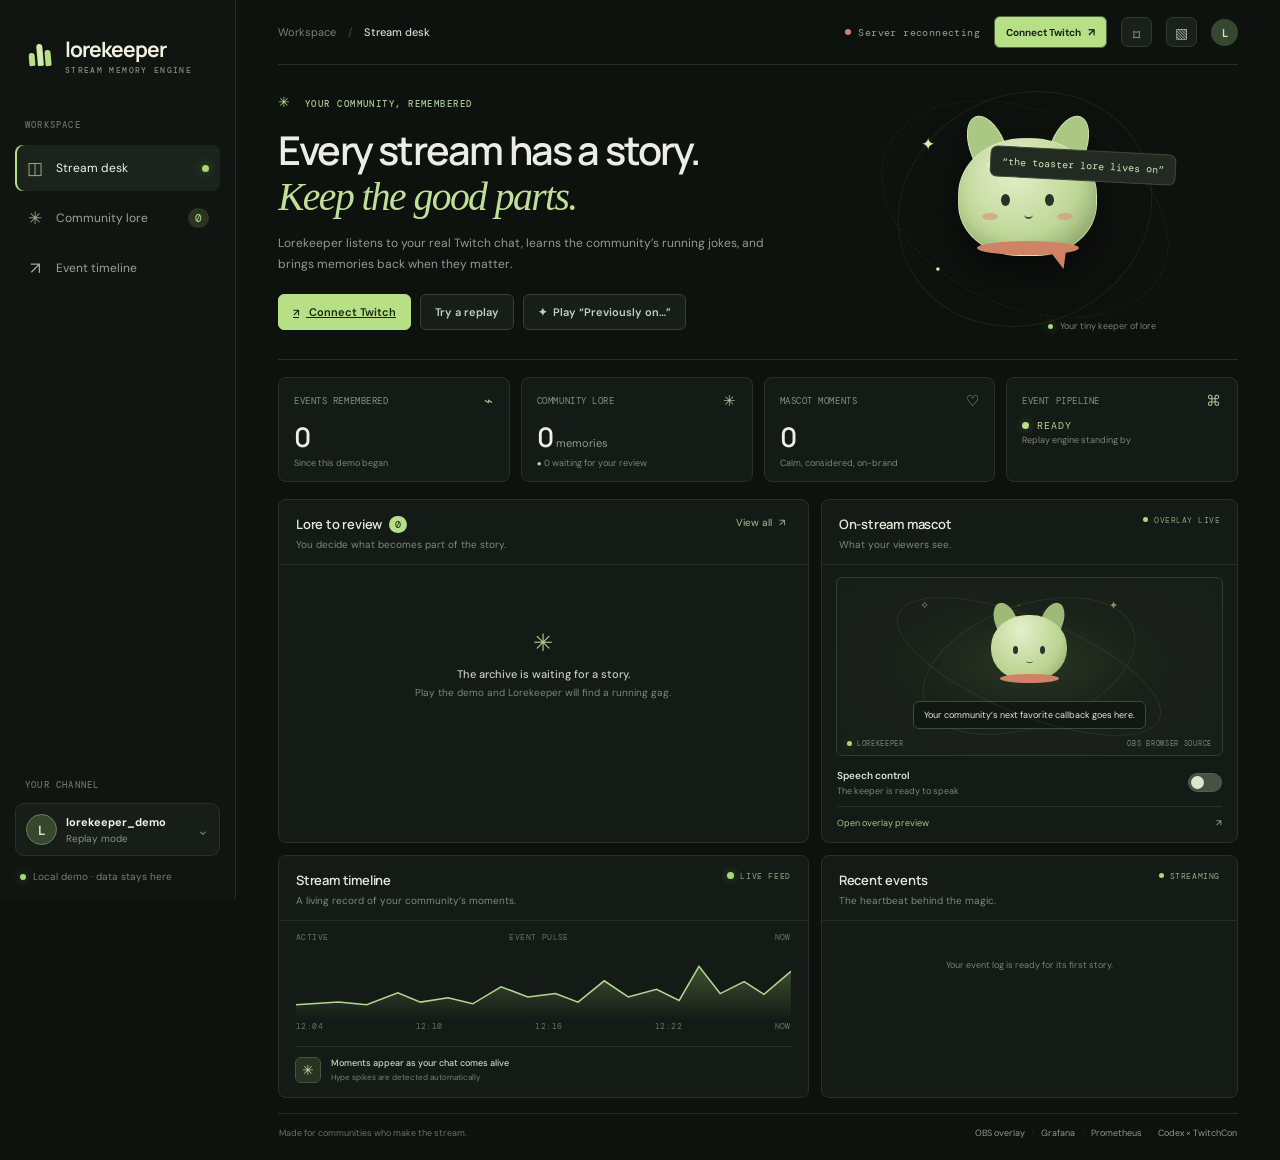
==== web/index.html @ 79e54e63 "Initial Build and design of Twitch-connected Lorekeeper with EvenSub and OBS overlay" ====
<!doctype html>
<html lang="en">
<head>
  <meta charset="utf-8"><meta name="viewport" content="width=device-width,initial-scale=1">
  <meta name="theme-color" content="#101511"><title>Lorekeeper — stream memory, made magical</title>
  <link rel="preconnect" href="https://fonts.googleapis.com"><link rel="preconnect" href="https://fonts.gstatic.com" crossorigin>
  <link href="https://fonts.googleapis.com/css2?family=DM+Mono:wght@400;500&family=DM+Sans:wght@400;500;600;700&family=Manrope:wght@400;500;600;700;800&display=swap" rel="stylesheet">
  <link rel="stylesheet" href="/web/style.css"><link rel="stylesheet" href="/web/twitch.css">
</head>
<body>
<aside class="sidebar">
  <a class="brand" href="/"><span class="brand-mark"><i></i><i></i><i></i></span><span>lorekeeper<small>STREAM MEMORY ENGINE</small></span></a>
  <div class="side-label">WORKSPACE</div>
  <button class="nav-item active" data-scroll="overview"><span class="nav-icon">◫</span>Stream desk <b class="live-dot"></b></button>
  <button class="nav-item" data-scroll="lore-section"><span class="nav-icon">✳</span>Community lore <span class="nav-count" id="side-pending">0</span></button>
  <button class="nav-item" data-scroll="activity-section"><span class="nav-icon">↗</span>Event timeline</button>
  <div class="sidebar-bottom"><div class="side-label">YOUR CHANNEL</div><div class="channel"><div class="avatar">L</div><div><strong>lorekeeper_demo</strong><span id="channel-status">Replay mode</span></div><span class="chevron">⌄</span></div><div class="side-footer"><span class="green-pip"></span>Local demo · data stays here</div></div>
</aside>
<main class="main" id="overview">
  <header class="topbar"><div class="breadcrumb">Workspace <span>/</span> <b>Stream desk</b></div><div class="top-actions"><div class="connection" id="connection"><i></i><span>Connect your Twitch channel</span></div><a class="connect-link" id="twitch-connect" href="/auth/connect">Connect Twitch <span>↗</span></a><button class="connect-link hide" id="twitch-retry">Retry EventSub</button><button class="connect-link hide" id="twitch-disconnect">Disconnect</button><button class="icon-button privacy-button" id="forget-button" title="Forget viewer memory">⌑</button><a class="icon-button" href="/overlay" target="_blank" title="Open OBS overlay">▧</a><button class="avatar tiny">L</button></div></header>
  <section class="hero"><div class="hero-copy"><div class="eyebrow"><span class="spark">✳</span> YOUR COMMUNITY, REMEMBERED</div><h1>Every stream has a story.<br><em>Keep the good parts.</em></h1><p>Lorekeeper listens to your real Twitch chat, learns the community’s running jokes, and brings memories back when they matter.</p><div class="hero-buttons"><a class="button primary" id="connect-hero" href="/auth/connect"><span>↗</span> Connect Twitch</a><button class="button ghost" id="start-replay">Try a replay</button><button class="button ghost" id="recap-button">✦ &nbsp;Play “Previously on…”</button></div></div><div class="mascot-art"><div class="orbit orbit-a"></div><div class="orbit orbit-b"></div><div class="star s1">✦</div><div class="star s2">✳</div><div class="star s3">·</div><div class="mascot"><div class="ear left"></div><div class="ear right"></div><div class="face"><div class="eye e1"></div><div class="eye e2"></div><div class="cheek c1"></div><div class="cheek c2"></div><div class="mouth"></div><div class="shine"></div></div><div class="scarf"></div></div><div class="speech-tag">“the toaster lore lives on”</div><div class="mascot-caption"><span class="live-dot"></span> Your tiny keeper of lore</div></div></section>
  <section class="stats-row"><div class="stat-card"><div class="stat-top"><span>EVENTS REMEMBERED</span><span class="stat-icon">⌁</span></div><div class="stat-value" id="stat-events">0</div><div class="stat-foot">Since this demo began</div></div><div class="stat-card"><div class="stat-top"><span>COMMUNITY LORE</span><span class="stat-icon">✳</span></div><div class="stat-value"><span id="stat-lore">0</span><small> memories</small></div><div class="stat-foot"><b class="tiny-green">●</b> <span id="stat-pending">0</span> waiting for your review</div></div><div class="stat-card"><div class="stat-top"><span>MASCOT MOMENTS</span><span class="stat-icon">♡</span></div><div class="stat-value" id="stat-reactions">0</div><div class="stat-foot">Calm, considered, on-brand</div></div><div class="stat-card"><div class="stat-top"><span>EVENT PIPELINE</span><span class="stat-icon">⌘</span></div><div class="stat-value"><span class="pipeline-state"><i></i><span id="pipeline-label">READY</span></span></div><div class="stat-foot" id="uptime">Replay engine standing by</div></div></section>
  <section class="desk-grid">
   <div class="panel lore-panel" id="lore-section"><div class="panel-head"><div><div class="panel-title">Lore to review <span class="count-pill" id="pending-pill">0</span></div><div class="panel-sub">You decide what becomes part of the story.</div></div><button class="text-button" id="view-all">View all <span>↗</span></button></div><div id="lore-list" class="lore-list"></div><div class="empty-state" id="lore-empty"><div class="empty-symbol">✳</div><strong>The archive is waiting for a story.</strong><span>Play the demo and Lorekeeper will find a running gag.</span></div></div>
   <div class="panel mascot-panel"><div class="panel-head"><div><div class="panel-title">On-stream mascot</div><div class="panel-sub">What your viewers see.</div></div><span class="mini-status"><i></i> OVERLAY LIVE</span></div><div class="overlay-preview"><div class="preview-stars">✧ &nbsp; · &nbsp; ✦</div><div class="preview-creature"><div class="p-ear left"></div><div class="p-ear right"></div><div class="p-face"><span></span><span></span><i></i></div><div class="p-scarf"></div></div><div class="preview-bubble" id="preview-line">Your community’s next favorite callback goes here.</div><div class="preview-footer"><span><i class="green-pip"></i> LOREKEEPER</span><span>OBS BROWSER SOURCE</span></div></div><div class="mascot-controls"><div><strong>Speech control</strong><span id="mute-caption">The keeper is ready to speak</span></div><button class="toggle" id="mute-toggle" aria-label="Mute mascot"><span></span></button></div><a href="/overlay" target="_blank" class="open-overlay">Open overlay preview <span>↗</span></a></div>
  </section>
  <section class="lower-grid"><div class="panel timeline-panel" id="activity-section"><div class="panel-head"><div><div class="panel-title">Stream timeline</div><div class="panel-sub">A living record of your community’s moments.</div></div><span class="timeline-live"><i class="live-dot"></i> LIVE FEED</span></div><div class="timeline-chart"><div class="chart-labels"><span>ACTIVE</span><span>EVENT PULSE</span><span>NOW</span></div><svg viewBox="0 0 700 88" preserveAspectRatio="none" id="chart"><defs><linearGradient id="fill" x1="0" x2="0" y1="0" y2="1"><stop offset="0" stop-color="#a9dc7e" stop-opacity=".28"/><stop offset="1" stop-color="#a9dc7e" stop-opacity="0"/></linearGradient></defs><path class="chart-fill" d="M0,74 L0,70 L60,67 L100,70 L144,56 L176,67 L215,62 L250,69 L290,49 L328,61 L367,57 L399,67 L436,42 L470,61 L510,52 L542,65 L570,25 L600,57 L634,43 L662,58 L700,31 L700,88 L0,88Z"/><path class="chart-line" d="M0,70 L60,67 L100,70 L144,56 L176,67 L215,62 L250,69 L290,49 L328,61 L367,57 L399,67 L436,42 L470,61 L510,52 L542,65 L570,25 L600,57 L634,43 L662,58 L700,31"/></svg><div class="chart-times"><span>12:04</span><span>12:10</span><span>12:16</span><span>12:22</span><span>NOW</span></div></div><div class="moment-strip" id="moment-strip"><div class="moment-marker"><span>✳</span><div><b>Moments appear as your chat comes alive</b><small>Hype spikes are detected automatically</small></div></div></div></div>
   <div class="panel event-panel"><div class="panel-head"><div><div class="panel-title">Recent events</div><div class="panel-sub">The heartbeat behind the magic.</div></div><span class="live-feed"><i></i> STREAMING</span></div><div class="event-list" id="event-list"></div><div class="event-empty" id="event-empty">Your event log is ready for its first story.</div></div></section>
  <footer><span>Made for communities who make the stream.</span><span><a href="/overlay" target="_blank">OBS overlay</a><span class="footer-dot">·</span><a href="http://localhost:3000" target="_blank">Grafana</a><span class="footer-dot">·</span><a href="http://localhost:9090" target="_blank">Prometheus</a><span class="footer-dot">·</span><a href="https://twitchcon-codex.devpost.com/" target="_blank">Codex × TwitchCon</a></span></footer>
</main>
<div class="toast" id="toast"></div><div class="modal-backdrop" id="modal"><div class="modal"><button class="modal-close" id="modal-close">×</button><div class="modal-icon">✳</div><div class="modal-title">Choose a replay</div><p>Play a small, repeatable stream moment. No Twitch account or API key needed.</p><div class="profile-list"><button data-profile="first_stream"><span class="profile-icon">☼</span><span><b>First stream</b><small>Meet the community and discover a running gag.</small></span><span>→</span></button><button data-profile="raid"><span class="profile-icon">↗</span><span><b>The raid</b><small>A burst of chat, handled with a steady paw.</small></span><span>→</span></button><button data-profile="troll"><span class="profile-icon">⌁</span><span><b>Safety check</b><small>See the mascot ignore a prompt injection attempt.</small></span><span>→</span></button></div><div class="modal-note">Replays use the same event pipeline as live chat.</div></div></div>
<script src="/web/app.js?v=2"></script>
</body></html>
---- web/style.css ----
:root{--bg:#0e120f;--surface:#141a15;--surface2:#181f19;--line:#28302a;--text:#eff2e9;--muted:#889287;--dim:#626e63;--lime:#b6df86;--lime2:#d4f0ab;--cream:#f1f0df;--serif:Georgia,'Times New Roman',serif;--sans:'DM Sans',Arial,sans-serif;--head:Manrope,'DM Sans',sans-serif}*{box-sizing:border-box}html{scroll-behavior:smooth}body{margin:0;background:var(--bg);color:var(--text);font:14px var(--sans);min-height:100vh}button,a{font:inherit}button{color:inherit}.sidebar{width:236px;position:fixed;inset:0 auto 0 0;border-right:1px solid #252b26;background:#101511;padding:27px 15px 17px;display:flex;flex-direction:column;z-index:5}.brand{height:55px;display:flex;gap:11px;align-items:center;text-decoration:none;color:var(--cream);padding:0 10px;font:700 21px var(--head);letter-spacing:-1px}.brand small{display:block;color:#82907c;font:500 8px 'DM Mono',monospace;letter-spacing:1.35px;margin-top:2px}.brand-mark{width:29px;height:32px;position:relative;display:flex;align-items:end;justify-content:center;gap:2px;padding-bottom:5px}.brand-mark i{width:6px;border-radius:8px 8px 3px 3px;background:var(--lime);height:13px;transform:rotate(-5deg)}.brand-mark i:nth-child(2){height:22px;background:#d2eaae}.brand-mark i:nth-child(3){height:16px}.side-label{font:500 9px 'DM Mono',monospace;letter-spacing:1.2px;color:#657064;margin:37px 10px 12px}.nav-item{background:none;border:0;width:100%;text-align:left;color:#9aa398;padding:12px 11px;border-radius:8px;display:flex;align-items:center;gap:12px;cursor:pointer;font-size:12px;margin:2px 0}.nav-item:hover,.nav-item.active{background:#1b241c;color:#eff4e9}.nav-item.active{box-shadow:inset 2px 0 var(--lime)}.nav-icon{font-size:17px;color:#9caf8e;width:18px;text-align:center}.live-dot,.green-pip{display:inline-block;width:7px;height:7px;border-radius:50%;background:#a7d776;box-shadow:0 0 10px #a7d76666}.nav-item .live-dot{margin-left:auto}.nav-count{margin-left:auto;font:11px 'DM Mono';color:var(--lime);background:#293522;padding:3px 7px;border-radius:20px}.sidebar-bottom{margin-top:auto}.sidebar-bottom .side-label{margin:0 10px 12px}.channel{border:1px solid #292f2b;background:#171d18;border-radius:9px;padding:10px;display:flex;align-items:center;gap:9px}.avatar{width:31px;height:31px;border-radius:50%;background:#35482f;border:1px solid #668252;color:#d3e6b5;display:grid;place-items:center;font:700 13px var(--head)}.channel strong,.channel span{display:block}.channel strong{font-size:11px}.channel div:nth-child(2) span{font-size:10px;color:#879284;margin-top:3px}.channel .chevron{margin-left:auto;color:#758071}.side-footer{margin:14px 5px 0;color:#748073;font-size:10px;display:flex;align-items:center;gap:7px}.side-footer .green-pip{width:6px;height:6px}.main{margin-left:236px;padding:0 42px 20px;max-width:1700px}.topbar{height:65px;border-bottom:1px solid #252c26;display:flex;align-items:center;justify-content:space-between}.breadcrumb{font-size:11px;color:#788176}.breadcrumb span{padding:0 9px;color:#475047}.breadcrumb b{font-weight:500;color:#d4d9ce}.top-actions{display:flex;align-items:center;gap:14px}.connection{font:10px 'DM Mono';letter-spacing:.4px;color:#93a18f;display:flex;align-items:center;gap:7px}.connection i,.mini-status i,.live-feed i{width:6px;height:6px;border-radius:50%;background:#a5d77c}.icon-button{color:#aab4a5;background:#1a211b;border:1px solid #303832;border-radius:7px;width:31px;height:30px;text-align:center;padding-top:6px;text-decoration:none}.tiny{width:27px;height:27px;border:0;font-size:11px}.hero{min-height:288px;position:relative;overflow:hidden;border-bottom:1px solid #272f28;display:flex;align-items:center}.hero-copy{padding:28px 0 29px;z-index:1}.eyebrow{font:500 9px 'DM Mono',monospace;color:#a9c795;letter-spacing:1.45px;margin-bottom:17px}.spark{font-size:14px;margin-right:7px;color:var(--lime)}h1{font:600 clamp(31px,3.1vw,43px)/1.13 var(--head);letter-spacing:-1.8px;margin:0;color:#ecede4}h1 em{font:italic 500 1em var(--serif);letter-spacing:-1.6px;color:#c0df98}.hero-copy p{font-size:12px;line-height:1.75;color:#929b90;max-width:515px;margin:13px 0 19px}.hero-buttons{display:flex;gap:9px}.button{cursor:pointer;border-radius:6px;padding:10px 14px;font-size:11px;font-weight:600;transition:.2s}.primary{background:var(--lime);color:#1a2515;border:1px solid var(--lime)}.primary:hover{background:var(--lime2);transform:translateY(-1px)}.primary span{font-size:10px;margin-right:7px}.ghost{background:#171d18;border:1px solid #374038;color:#c6cec1}.ghost:hover{border-color:#819174}.mascot-art{width:310px;height:260px;position:absolute;right:6%;top:14px}.orbit{border:1px solid #70845e25;border-radius:50%;position:absolute;inset:15px 25px;transform:rotate(-26deg)}.orbit-b{inset:32px 4px;transform:rotate(24deg);border-style:dashed}.mascot{position:absolute;width:144px;height:159px;left:86px;top:38px;filter:drop-shadow(0 15px 18px #0008);animation:bob 4s ease-in-out infinite}.face{position:absolute;width:139px;height:118px;border-radius:48% 48% 44% 44%;background:radial-gradient(ellipse at 40% 26%,#e5efca,#bed796 58%,#879e68);top:21px;left:2px;border:1px solid #e2f2c35c;box-shadow:inset 0 -9px 16px #627a4938}.ear{position:absolute;width:36px;height:69px;background:#aac783;border:1px solid #d1e5ad;border-radius:70% 70% 15% 15%;top:-3px;z-index:0}.ear.left{left:14px;transform:rotate(-22deg)}.ear.right{right:14px;transform:rotate(22deg)}.eye{position:absolute;width:9px;height:12px;top:55px;border-radius:50%;background:#273328}.e1{left:42px}.e2{right:42px}.cheek{position:absolute;width:16px;height:7px;background:#d89784;border-radius:50%;top:74px;opacity:.68}.c1{left:23px}.c2{right:23px}.mouth{position:absolute;top:73px;left:65px;width:9px;height:7px;border-bottom:2px solid #45543a;border-radius:0 0 8px 8px}.shine{position:absolute;top:19px;left:27px;width:20px;height:8px;border-radius:50%;background:#fff6;transform:rotate(-28deg)}.scarf{position:absolute;top:124px;left:21px;width:102px;height:14px;border-radius:50%;background:#d08364;z-index:2}.scarf:after{content:'';position:absolute;width:19px;height:21px;right:13px;top:7px;background:#d08364;clip-path:polygon(0 0,100% 0,85% 100%)}.star{position:absolute;color:#d6efa9}.s1{left:51px;top:54px;font-size:17px}.s2{right:34px;top:76px;font-size:16px}.s3{left:65px;bottom:51px;font-size:30px}.speech-tag{position:absolute;right:4px;top:71px;background:#222a21;border:1px solid #3e4b39;border-radius:7px;padding:8px 11px;color:#d3e7b9;font:10px 'DM Mono';transform:rotate(3deg)}.mascot-caption{position:absolute;right:24px;bottom:7px;color:#75836f;font-size:9px;display:flex;align-items:center;gap:7px}.mascot-caption .live-dot{width:5px;height:5px}.stats-row{display:grid;grid-template-columns:repeat(4,1fr);gap:11px;padding:17px 0}.stat-card,.panel{background:var(--surface);border:1px solid var(--line);border-radius:8px}.stat-card{padding:13px 15px 12px;min-height:96px}.stat-top{display:flex;align-items:center;justify-content:space-between;color:#859084;font:9px 'DM Mono';letter-spacing:.55px}.stat-icon{color:#a8bd91;font-size:15px}.stat-value{font:600 27px var(--head);letter-spacing:-1px;color:#ecf0e5;margin-top:7px}.stat-value small{font:400 11px var(--sans);letter-spacing:0;color:#8f9a8c}.stat-foot{font-size:9px;color:#7c877a;margin-top:2px}.tiny-green{color:#b3d992;font-size:8px}.pipeline-state{font:10px 'DM Mono';letter-spacing:1px;color:#b4d794;display:flex;align-items:center;gap:8px;margin-top:8px}.pipeline-state i{width:7px;height:7px;border-radius:50%;background:#b6df86;box-shadow:0 0 10px #b6df8666}.desk-grid{display:grid;grid-template-columns:1.12fr .88fr;gap:12px}.panel{overflow:hidden}.panel-head{padding:15px 17px 13px;display:flex;justify-content:space-between;align-items:flex-start;border-bottom:1px solid #252d26}.panel-title{font:600 13px var(--head);letter-spacing:-.2px;color:#e5e9de}.count-pill{font:10px 'DM Mono';color:#192318;background:#b6df86;border-radius:20px;padding:2px 6px;margin-left:4px;vertical-align:1px}.panel-sub{color:#7f897d;font-size:10px;margin-top:5px}.text-button{border:0;background:none;color:#a9c494;font-size:10px;cursor:pointer}.text-button span{margin-left:4px}.lore-list{padding:2px 14px}.lore-card{padding:13px 2px;border-bottom:1px solid #262e27}.lore-card:last-child{border-bottom:0}.lore-meta{display:flex;align-items:center;gap:6px;color:#92a183;font:9px 'DM Mono';text-transform:uppercase;letter-spacing:.5px}.lore-kind{color:#b5d194}.lore-summary{font-size:11px;line-height:1.55;color:#dce2d6;margin:7px 0 10px}.lore-bottom{display:flex;align-items:center;justify-content:space-between}.lore-source{font-size:9px;color:#6f796d}.lore-actions{display:flex;gap:5px}.lore-actions button{border:1px solid #374037;border-radius:4px;background:#1b221c;color:#9aa595;padding:5px 8px;font-size:9px;cursor:pointer}.lore-actions .approve{background:#b6df86;color:#1e2919;border-color:#b6df86;font-weight:600}.lore-actions button:hover{filter:brightness(1.16)}.empty-state{height:189px;display:flex;align-items:center;justify-content:center;flex-direction:column;color:#8b9688}.empty-symbol{color:#a8c68c;font-size:24px;margin-bottom:9px}.empty-state strong{font-size:11px;font-weight:500;color:#c5ccbf}.empty-state span{font-size:10px;margin-top:5px;color:#7c8779}.mini-status{font:8px 'DM Mono';letter-spacing:.5px;color:#86a276;display:flex;align-items:center;gap:6px}.mini-status i{width:5px;height:5px}.overlay-preview{height:179px;margin:12px 14px 0;border-radius:6px;position:relative;overflow:hidden;background:radial-gradient(ellipse at 50% 48%,#293622 0%,#1a2119 43%,#171d18 100%);border:1px solid #313c31;display:flex;align-items:center;justify-content:center}.overlay-preview:before,.overlay-preview:after{content:'';position:absolute;width:220px;height:120px;border:1px solid #b4d69418;border-radius:50%;transform:rotate(-20deg)}.overlay-preview:after{transform:rotate(22deg);width:280px;height:95px}.preview-stars{position:absolute;top:20px;color:#cbe5aa99;font-size:11px;letter-spacing:20px}.preview-creature{position:absolute;width:78px;height:88px;top:24px;left:calc(50% - 39px);animation:bob 4s ease-in-out infinite}.p-ear{position:absolute;width:22px;height:39px;border-radius:70% 70% 10% 10%;background:#9fb978;top:0}.p-ear.left{left:5px;transform:rotate(-21deg)}.p-ear.right{right:5px;transform:rotate(21deg)}.p-face{position:absolute;top:13px;left:1px;width:76px;height:66px;border-radius:48%;background:radial-gradient(ellipse at 40% 24%,#e5efca,#bad28f 64%,#829665);z-index:1}.p-face span{position:absolute;width:5px;height:8px;border-radius:50%;top:31px;background:#29352a}.p-face span:first-child{left:22px}.p-face span:nth-child(2){right:22px}.p-face i{position:absolute;width:7px;height:5px;border-bottom:1.5px solid #45543a;border-radius:50%;top:43px;left:35px}.p-scarf{position:absolute;left:10px;top:72px;width:59px;height:9px;background:#d08364;border-radius:50%;z-index:2}.preview-bubble{position:absolute;bottom:26px;max-width:80%;text-align:center;background:#101611df;border:1px solid #3c493b;border-radius:6px;color:#e3e9da;padding:7px 10px;font-size:9px}.preview-footer{position:absolute;bottom:7px;left:10px;right:10px;display:flex;justify-content:space-between;color:#798776;font:7px 'DM Mono';letter-spacing:.7px}.preview-footer span:first-child{display:flex;align-items:center;gap:5px}.preview-footer .green-pip{width:5px;height:5px}.mascot-controls{margin:13px 15px 9px;display:flex;align-items:center;justify-content:space-between}.mascot-controls strong,.mascot-controls span{display:block}.mascot-controls strong{font-size:10px;font-weight:600;color:#dce3d8}.mascot-controls span{font-size:9px;color:#788478;margin-top:3px}.toggle{width:34px;height:19px;background:#465344;border:1px solid #52624c;border-radius:20px;padding:2px;cursor:pointer;transition:.2s}.toggle span{display:block;background:#d9e9cc;width:13px;height:13px;border-radius:50%;transition:.2s;margin-top:0}.toggle.on{background:#bd5c56;border-color:#bd5c56}.toggle.on span{transform:translateX(14px);background:white}.open-overlay{margin:0 15px 13px;display:flex;justify-content:space-between;text-decoration:none;color:#a7c88d;font-size:9px;border-top:1px solid #293029;padding-top:10px}.lower-grid{display:grid;grid-template-columns:1.12fr .88fr;gap:12px;margin-top:12px}.timeline-live,.live-feed{font:8px 'DM Mono';letter-spacing:.6px;color:#91a984;display:flex;align-items:center;gap:6px}.live-feed i{width:5px;height:5px}.timeline-chart{padding:11px 17px 5px}.chart-labels,.chart-times{display:flex;justify-content:space-between;color:#687368;font:8px 'DM Mono';letter-spacing:.4px}.chart-labels span:nth-child(2){margin-left:-25px}.timeline-chart svg{width:100%;height:75px;margin:3px 0 -3px;overflow:visible}.chart-fill{fill:url(#fill)}.chart-line{fill:none;stroke:#b3d78f;stroke-width:1.5;vector-effect:non-scaling-stroke}.chart-times{font-size:8px}.moment-strip{margin:10px 16px 14px;border-top:1px solid #283029;padding-top:10px}.moment-marker{display:flex;align-items:center;gap:10px}.moment-marker>span{width:26px;height:26px;display:grid;place-items:center;background:#283322;border:1px solid #46563d;border-radius:6px;color:#c1df9d}.moment-marker b,.moment-marker small{display:block}.moment-marker b{font-size:9px;font-weight:500;color:#d0d7ca}.moment-marker small{font-size:8px;color:#758074;margin-top:3px}.event-list{max-height:214px;overflow:auto;padding:2px 13px}.event-row{display:grid;grid-template-columns:22px 1fr auto;gap:8px;align-items:center;padding:9px 1px;border-bottom:1px solid #252d26}.event-row:last-child{border-bottom:0}.event-icon{width:22px;height:22px;border:1px solid #384239;background:#1c241d;border-radius:5px;display:grid;place-items:center;color:#b3cc97;font-size:10px}.event-copy{min-width:0}.event-copy b{font-size:9px;font-weight:500;color:#d9e0d4}.event-copy span{display:block;white-space:nowrap;overflow:hidden;text-overflow:ellipsis;color:#7e897b;font-size:9px;margin-top:3px}.event-time{font:8px 'DM Mono';color:#667166}.event-empty{text-align:center;color:#778174;font-size:9px;padding:34px 0}footer{display:flex;justify-content:space-between;border-top:1px solid #252c26;margin-top:15px;padding:13px 1px 1px;color:#677266;font-size:9px}footer a{color:#8e9a8b;text-decoration:none}footer a:hover{color:#cee7ae}.footer-dot{padding:0 7px;color:#485147}.toast{position:fixed;z-index:20;right:22px;bottom:22px;background:#e4efce;color:#1e2a1a;padding:11px 16px;border-radius:6px;font-size:11px;box-shadow:0 6px 25px #0007;opacity:0;transform:translateY(10px);transition:.25s;pointer-events:none}.toast.show{opacity:1;transform:translateY(0)}.modal-backdrop{position:fixed;z-index:10;inset:0;background:#080b08c9;display:none;align-items:center;justify-content:center;padding:20px;backdrop-filter:blur(5px)}.modal-backdrop.open{display:flex}.modal{width:min(440px,100%);padding:27px;background:#171e18;border:1px solid #3b4739;border-radius:11px;position:relative;box-shadow:0 20px 70px #0009}.modal-close{position:absolute;right:15px;top:12px;background:none;border:0;color:#899586;font-size:21px;cursor:pointer}.modal-icon{font-size:22px;color:#c2df9f}.modal-title{font:600 20px var(--head);margin-top:8px}.modal>p{font-size:11px;color:#8b9688;line-height:1.6;margin:6px 0 18px}.profile-list{display:flex;flex-direction:column;gap:7px}.profile-list button{width:100%;text-align:left;display:flex;align-items:center;gap:11px;background:#1c241d;border:1px solid #303a30;border-radius:7px;padding:11px;cursor:pointer}.profile-list button:hover{border-color:#a5c686;background:#222d21}.profile-icon{width:30px;height:30px;display:grid;place-items:center;border-radius:6px;background:#303e2a;color:#c8e3a6;font-size:15px}.profile-list button>span:nth-child(2){flex:1}.profile-list b,.profile-list small{display:block}.profile-list b{font-size:11px;font-weight:600;color:#e1e7dc}.profile-list small{font-size:9px;color:#859082;margin-top:3px}.profile-list button>span:last-child{color:#a9c98d}.modal-note{font:9px 'DM Mono';color:#74806f;margin-top:16px}.hide{display:none!important}@keyframes bob{0%,100%{transform:translateY(0) rotate(-2deg)}50%{transform:translateY(-6px) rotate(2deg)}}@media(max-width:1150px){.main{padding:0 25px}.mascot-art{right:1%}.hero-copy p{max-width:450px}.desk-grid,.lower-grid{grid-template-columns:1fr 1fr}}@media(max-width:900px){.sidebar{width:66px;padding:22px 8px}.brand{padding:0 10px}.brand>span:last-child,.side-label,.nav-item:not(.active),.nav-item.active{font-size:0}.nav-item{justify-content:center;padding:12px 4px}.nav-icon{font-size:18px}.nav-item.active .live-dot,.nav-count,.channel div:nth-child(2),.channel .chevron,.side-footer{display:none}.sidebar-bottom .side-label{display:none}.channel{justify-content:center;padding:7px}.main{margin-left:66px}.hero{min-height:275px}.mascot-art{opacity:.55;right:-36px}.hero-copy{max-width:65%}}@media(max-width:670px){.main{padding:0 14px}.topbar{height:55px}.hero{min-height:340px;align-items:flex-start}.hero-copy{padding-top:30px;max-width:100%}.hero-copy p{max-width:380px}.mascot-art{opacity:.35;top:145px;right:-53px;transform:scale(.85);transform-origin:top right}.stats-row{grid-template-columns:1fr 1fr;gap:8px;padding:12px 0}.stat-card{min-height:91px;padding:11px}.desk-grid,.lower-grid{grid-template-columns:1fr;gap:9px}.lower-grid{margin-top:9px}.panel-head{padding:13px}.mascot-panel{grid-row:1}.overlay-preview{height:170px}.timeline-panel{min-height:220px}footer{gap:12px;align-items:flex-start;line-height:1.6}footer span:last-child{text-align:right}.modal{padding:23px}.breadcrumb{font-size:10px}.connection{font-size:9px}.hero-buttons{flex-wrap:wrap}.button{padding:9px 11px}}
---- web/twitch.css ----
.connect-link{display:inline-flex;align-items:center;gap:7px;text-decoration:none;border:1px solid #526345;background:#b6df86;color:#192417;padding:8px 11px;border-radius:6px;font-size:10px;font-weight:700;cursor:pointer}.connect-link:hover{background:#d4f0ab}.connect-link span{font-size:11px}.connect-link.hide{display:none}
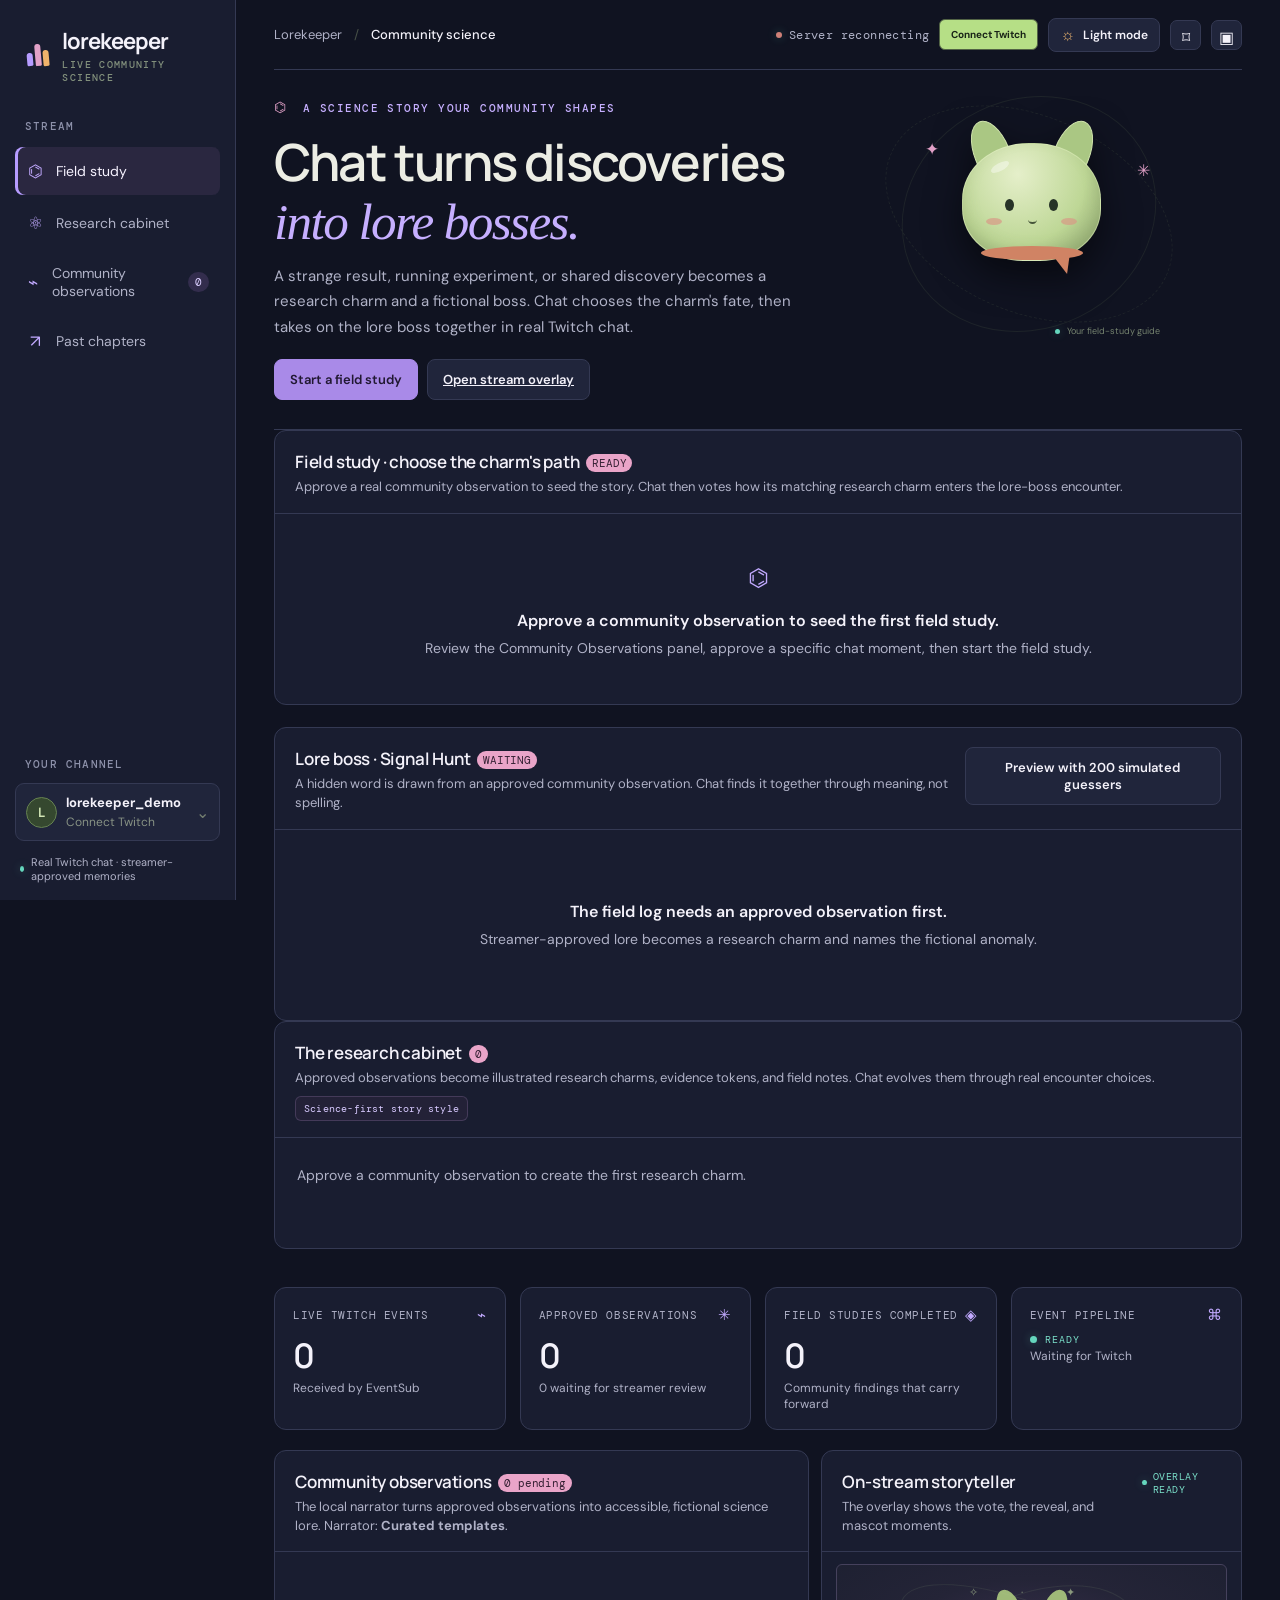
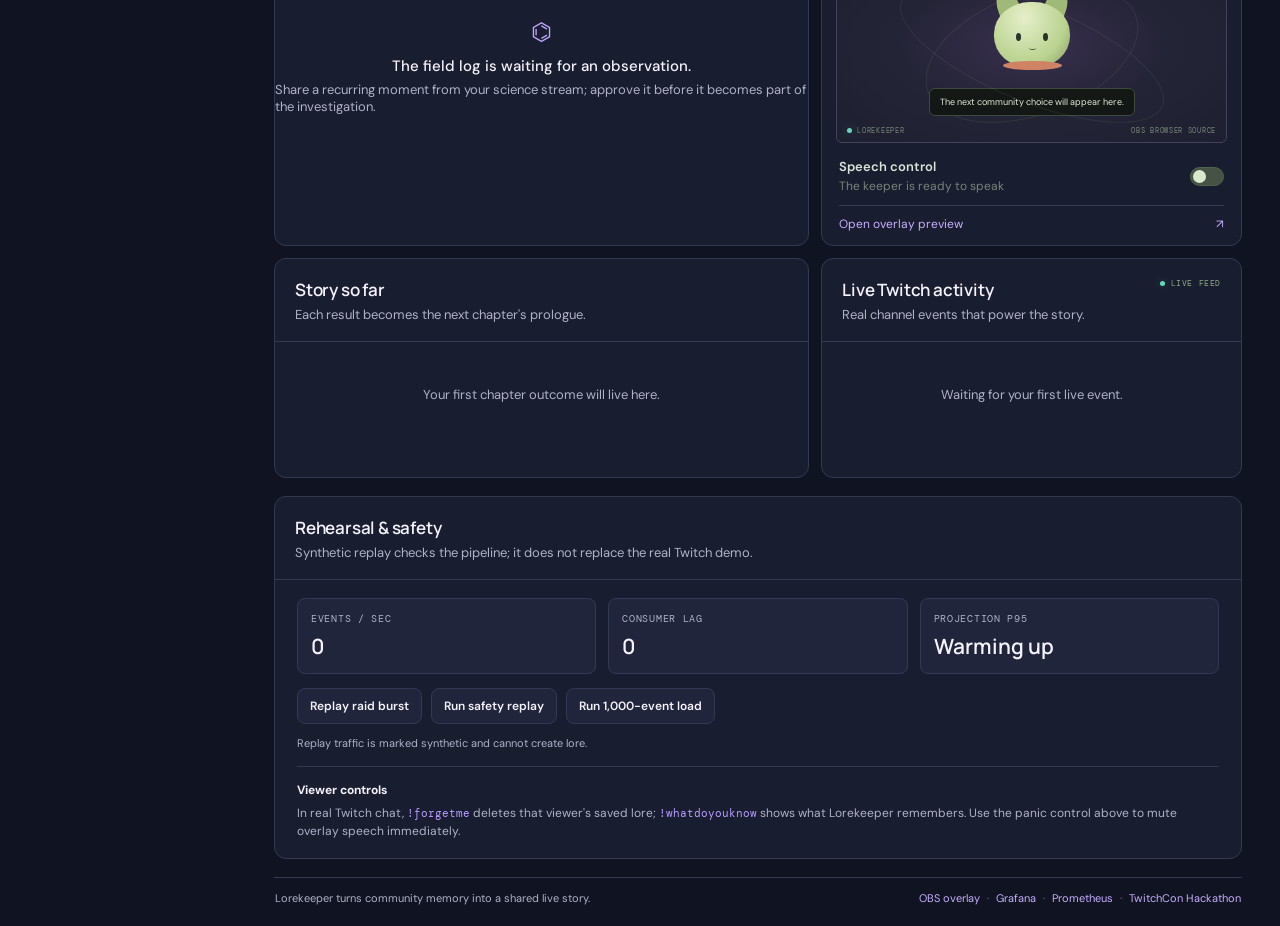
==== commit a2af97cf: "feat: add Twitch semantic signal-hunt gameplay and demo rehearsal guide" ====
--- a/web/index.html
+++ b/web/index.html
@@ -1,33 +1,121 @@
 <!doctype html>
 <html lang="en">
 <head>
-  <meta charset="utf-8"><meta name="viewport" content="width=device-width,initial-scale=1">
-  <meta name="theme-color" content="#101511"><title>Lorekeeper — stream memory, made magical</title>
-  <link rel="preconnect" href="https://fonts.googleapis.com"><link rel="preconnect" href="https://fonts.gstatic.com" crossorigin>
+  <meta charset="utf-8">
+  <meta name="viewport" content="width=device-width,initial-scale=1">
+  <meta name="theme-color" content="#101511">
+  <title>Lorekeeper - community science story game</title>
+  <link rel="preconnect" href="https://fonts.googleapis.com">
+  <link rel="preconnect" href="https://fonts.gstatic.com" crossorigin>
   <link href="https://fonts.googleapis.com/css2?family=DM+Mono:wght@400;500&family=DM+Sans:wght@400;500;600;700&family=Manrope:wght@400;500;600;700;800&display=swap" rel="stylesheet">
-  <link rel="stylesheet" href="/web/style.css"><link rel="stylesheet" href="/web/twitch.css">
+  <script>try{document.documentElement.dataset.theme=localStorage.getItem('lorekeeper-theme')||'dark'}catch{document.documentElement.dataset.theme='dark'}</script>
+  <link rel="stylesheet" href="/web/style.css">
+  <link rel="stylesheet" href="/web/twitch.css">
 </head>
 <body>
 <aside class="sidebar">
-  <a class="brand" href="/"><span class="brand-mark"><i></i><i></i><i></i></span><span>lorekeeper<small>STREAM MEMORY ENGINE</small></span></a>
-  <div class="side-label">WORKSPACE</div>
-  <button class="nav-item active" data-scroll="overview"><span class="nav-icon">◫</span>Stream desk <b class="live-dot"></b></button>
-  <button class="nav-item" data-scroll="lore-section"><span class="nav-icon">✳</span>Community lore <span class="nav-count" id="side-pending">0</span></button>
-  <button class="nav-item" data-scroll="activity-section"><span class="nav-icon">↗</span>Event timeline</button>
-  <div class="sidebar-bottom"><div class="side-label">YOUR CHANNEL</div><div class="channel"><div class="avatar">L</div><div><strong>lorekeeper_demo</strong><span id="channel-status">Replay mode</span></div><span class="chevron">⌄</span></div><div class="side-footer"><span class="green-pip"></span>Local demo · data stays here</div></div>
+  <a class="brand" href="/"><span class="brand-mark"><i></i><i></i><i></i></span><span>lorekeeper<small>LIVE COMMUNITY SCIENCE</small></span></a>
+  <div class="side-label">STREAM</div>
+  <a class="nav-item active" href="#chapter-section"><span class="nav-icon">⌬</span>Field study</a>
+  <a class="nav-item" href="#relic-vault"><span class="nav-icon">⚛</span>Research cabinet</a>
+  <a class="nav-item" href="#lore-section"><span class="nav-icon">⌁</span>Community observations <span class="nav-count" id="side-pending" title="Pending observations">0</span></a>
+  <a class="nav-item" href="#history-section"><span class="nav-icon">↗</span>Past chapters</a>
+  <div class="sidebar-bottom">
+    <div class="side-label">YOUR CHANNEL</div>
+    <div class="channel"><div class="avatar">L</div><div><strong>lorekeeper_demo</strong><span id="channel-status">Connect Twitch</span></div><span class="chevron">⌄</span></div>
+    <div class="side-footer"><span class="green-pip"></span>Real Twitch chat · streamer-approved memories</div>
+  </div>
 </aside>
 <main class="main" id="overview">
-  <header class="topbar"><div class="breadcrumb">Workspace <span>/</span> <b>Stream desk</b></div><div class="top-actions"><div class="connection" id="connection"><i></i><span>Connect your Twitch channel</span></div><a class="connect-link" id="twitch-connect" href="/auth/connect">Connect Twitch <span>↗</span></a><button class="connect-link hide" id="twitch-retry">Retry EventSub</button><button class="connect-link hide" id="twitch-disconnect">Disconnect</button><button class="icon-button privacy-button" id="forget-button" title="Forget viewer memory">⌑</button><a class="icon-button" href="/overlay" target="_blank" title="Open OBS overlay">▧</a><button class="avatar tiny">L</button></div></header>
-  <section class="hero"><div class="hero-copy"><div class="eyebrow"><span class="spark">✳</span> YOUR COMMUNITY, REMEMBERED</div><h1>Every stream has a story.<br><em>Keep the good parts.</em></h1><p>Lorekeeper listens to your real Twitch chat, learns the community’s running jokes, and brings memories back when they matter.</p><div class="hero-buttons"><a class="button primary" id="connect-hero" href="/auth/connect"><span>↗</span> Connect Twitch</a><button class="button ghost" id="start-replay">Try a replay</button><button class="button ghost" id="recap-button">✦ &nbsp;Play “Previously on…”</button></div></div><div class="mascot-art"><div class="orbit orbit-a"></div><div class="orbit orbit-b"></div><div class="star s1">✦</div><div class="star s2">✳</div><div class="star s3">·</div><div class="mascot"><div class="ear left"></div><div class="ear right"></div><div class="face"><div class="eye e1"></div><div class="eye e2"></div><div class="cheek c1"></div><div class="cheek c2"></div><div class="mouth"></div><div class="shine"></div></div><div class="scarf"></div></div><div class="speech-tag">“the toaster lore lives on”</div><div class="mascot-caption"><span class="live-dot"></span> Your tiny keeper of lore</div></div></section>
-  <section class="stats-row"><div class="stat-card"><div class="stat-top"><span>EVENTS REMEMBERED</span><span class="stat-icon">⌁</span></div><div class="stat-value" id="stat-events">0</div><div class="stat-foot">Since this demo began</div></div><div class="stat-card"><div class="stat-top"><span>COMMUNITY LORE</span><span class="stat-icon">✳</span></div><div class="stat-value"><span id="stat-lore">0</span><small> memories</small></div><div class="stat-foot"><b class="tiny-green">●</b> <span id="stat-pending">0</span> waiting for your review</div></div><div class="stat-card"><div class="stat-top"><span>MASCOT MOMENTS</span><span class="stat-icon">♡</span></div><div class="stat-value" id="stat-reactions">0</div><div class="stat-foot">Calm, considered, on-brand</div></div><div class="stat-card"><div class="stat-top"><span>EVENT PIPELINE</span><span class="stat-icon">⌘</span></div><div class="stat-value"><span class="pipeline-state"><i></i><span id="pipeline-label">READY</span></span></div><div class="stat-foot" id="uptime">Replay engine standing by</div></div></section>
+  <header class="topbar">
+    <div class="breadcrumb">Lorekeeper <span>/</span> <b>Community science</b></div>
+    <div class="top-actions">
+      <div class="connection" id="connection"><i></i><span>Twitch not connected</span></div>
+      <a class="connect-link" id="twitch-connect" href="/auth/connect">Connect Twitch</a>
+      <button class="connect-link hide" id="twitch-retry">Retry EventSub</button>
+      <button class="connect-link hide" id="twitch-disconnect">Disconnect</button>
+      <button class="theme-toggle" id="theme-toggle" type="button" aria-label="Switch to light mode" title="Switch to light mode"><span class="theme-icon" aria-hidden="true">☼</span><span class="theme-label">Light mode</span></button>
+      <button class="icon-button privacy-button" id="forget-button" title="Forget viewer memory">⌑</button>
+      <a class="icon-button" href="/overlay" target="_blank" title="Open OBS overlay">▣</a>
+    </div>
+  </header>
+  <section class="hero story-hero">
+    <div class="hero-copy">
+      <div class="eyebrow"><span class="spark">⌬</span> A SCIENCE STORY YOUR COMMUNITY SHAPES</div>
+      <h1>Chat turns discoveries<br><em>into lore bosses.</em></h1>
+      <p>A strange result, running experiment, or shared discovery becomes a research charm and a fictional boss. Chat chooses the charm's fate, then takes on the lore boss together in real Twitch chat.</p>
+      <div class="hero-buttons">
+        <button class="button primary" id="start-chapter">Start a field study</button>
+        <a class="button ghost" href="/overlay" target="_blank">Open stream overlay</a>
+        <a class="button ghost hide" id="connect-hero" href="/auth/connect">Connect Twitch</a>
+      </div>
+    </div>
+    <div class="mascot-art" aria-hidden="true"><div class="orbit orbit-a"></div><div class="orbit orbit-b"></div><div class="star s1">✦</div><div class="star s2">✳</div><div class="mascot"><div class="ear left"></div><div class="ear right"></div><div class="face"><div class="eye e1"></div><div class="eye e2"></div><div class="cheek c1"></div><div class="cheek c2"></div><div class="mouth"></div><div class="shine"></div></div><div class="scarf"></div></div><div class="mascot-caption"><span class="live-dot"></span> Your field-study guide</div></div>
+  </section>
+
+  <section class="chapter-console panel" id="chapter-section">
+    <div class="panel-head"><div><div class="panel-title">Field study · choose the charm's path <span class="count-pill" id="chapter-status">READY</span></div><div class="panel-sub">Approve a real community observation to seed the story. Chat then votes how its matching research charm enters the lore-boss encounter.</div></div></div>
+    <div id="chapter-empty" class="chapter-empty"><div class="empty-symbol">⌬</div><strong>Approve a community observation to seed the first field study.</strong><span>Review the Community Observations panel, approve a specific chat moment, then start the field study.</span></div>
+    <div id="chapter-live" class="chapter-live hide">
+      <div class="chapter-heading"><span class="chapter-kicker" id="chapter-title">FIELD STUDY 1</span><span class="chapter-clock" id="chapter-clock"></span></div>
+      <h2 id="chapter-intro"></h2>
+      <div class="memory-clue"><span>OBSERVATION FROM APPROVED COMMUNITY LORE</span><p id="chapter-seed"></p></div>
+      <div class="vote-options">
+        <article class="vote-option"><div class="vote-label"><b>A</b><div class="vote-copy"><strong id="chapter-choice-a"></strong><small id="chapter-choice-a-detail"></small></div><span id="chapter-votes-a">0</span></div><div class="vote-track"><i id="chapter-bar-a"></i></div></article>
+        <article class="vote-option"><div class="vote-label"><b>B</b><div class="vote-copy"><strong id="chapter-choice-b"></strong><small id="chapter-choice-b-detail"></small></div><span id="chapter-votes-b">0</span></div><div class="vote-track"><i id="chapter-bar-b"></i></div></article>
+      </div>
+      <div class="chapter-footer"><span id="chapter-total">0 votes</span><span id="chapter-result" class="chapter-result hide"></span><button class="button ghost chapter-close hide" id="close-chapter">Reveal the finding</button><button class="button primary hide" id="start-boss">Start lore boss encounter</button></div>
+      <p id="chapter-result-copy" class="chapter-result-copy hide"></p>
+    </div>
+  </section>
+
+  <section class="panel" id="boss-section" style="margin-top:22px">
+    <div class="panel-head"><div><div class="panel-title">Lore boss · Signal Hunt <span class="count-pill" id="boss-status">WAITING</span></div><div class="panel-sub">A hidden word is drawn from an approved community observation. Chat finds it together through meaning, not spelling.</div></div><button class="button ghost" id="boss-replay">Preview with 200 simulated guessers</button></div>
+    <div id="boss-idle" class="chapter-empty"><strong>The field log needs an approved observation first.</strong><span>Streamer-approved lore becomes a research charm and names the fictional anomaly.</span></div>
+    <div id="boss-live" class="hide"><div class="chapter-heading"><span class="chapter-kicker" id="boss-name"></span><span class="chapter-clock" id="boss-clock"></span></div><p id="boss-epithet"></p><div class="signal-clue"><b>FIELD CLUE</b><span id="boss-clue"></span><small id="boss-hint"></small></div><div class="vote-track" style="height:14px"><i id="boss-hp-bar" style="background:linear-gradient(90deg,#f06f72,#ffba77)"></i></div><div class="chapter-footer"><span id="boss-hp"></span><span id="boss-meters"></span><span id="boss-mode"></span></div><p>In Twitch chat, enter <code>!guess WORD</code>. Meaning-based signal heat updates as the community gets warmer; exact spelling solves it.</p><div id="boss-result" class="chapter-result-copy"></div><div id="boss-feed" class="chapter-history"></div><div id="boss-leaderboard" class="chapter-history"></div></div>
+  </section>
+
+  <section class="panel relic-vault" id="relic-vault">
+    <div class="panel-head relic-vault-head"><div><div class="panel-title">The research cabinet <span class="count-pill" id="relic-count">0</span></div><div class="panel-sub">Approved observations become illustrated research charms, evidence tokens, and field notes. Chat evolves them through real encounter choices.</div><div class="relic-stream-context" id="relic-stream-context">Science-first story style</div></div></div>
+    <div id="relic-empty" class="relic-empty">Approve a community observation to create the first research charm.</div>
+    <div class="relic-grid" id="relic-grid"></div>
+  </section>
+
+  <section class="stats-row">
+    <div class="stat-card"><div class="stat-top"><span>LIVE TWITCH EVENTS</span><span class="stat-icon">⌁</span></div><div class="stat-value" id="stat-events">0</div><div class="stat-foot">Received by EventSub</div></div>
+    <div class="stat-card"><div class="stat-top"><span>APPROVED OBSERVATIONS</span><span class="stat-icon">✳</span></div><div class="stat-value"><span id="stat-lore">0</span></div><div class="stat-foot"><span id="stat-pending">0</span> waiting for streamer review</div></div>
+    <div class="stat-card"><div class="stat-top"><span>FIELD STUDIES COMPLETED</span><span class="stat-icon">◈</span></div><div class="stat-value" id="stat-chapters">0</div><div class="stat-foot">Community findings that carry forward</div></div>
+    <div class="stat-card"><div class="stat-top"><span>EVENT PIPELINE</span><span class="stat-icon">⌘</span></div><div class="stat-value"><span class="pipeline-state"><i></i><span id="pipeline-label">READY</span></span></div><div class="stat-foot" id="uptime">Waiting for Twitch</div></div>
+  </section>
+
   <section class="desk-grid">
-   <div class="panel lore-panel" id="lore-section"><div class="panel-head"><div><div class="panel-title">Lore to review <span class="count-pill" id="pending-pill">0</span></div><div class="panel-sub">You decide what becomes part of the story.</div></div><button class="text-button" id="view-all">View all <span>↗</span></button></div><div id="lore-list" class="lore-list"></div><div class="empty-state" id="lore-empty"><div class="empty-symbol">✳</div><strong>The archive is waiting for a story.</strong><span>Play the demo and Lorekeeper will find a running gag.</span></div></div>
-   <div class="panel mascot-panel"><div class="panel-head"><div><div class="panel-title">On-stream mascot</div><div class="panel-sub">What your viewers see.</div></div><span class="mini-status"><i></i> OVERLAY LIVE</span></div><div class="overlay-preview"><div class="preview-stars">✧ &nbsp; · &nbsp; ✦</div><div class="preview-creature"><div class="p-ear left"></div><div class="p-ear right"></div><div class="p-face"><span></span><span></span><i></i></div><div class="p-scarf"></div></div><div class="preview-bubble" id="preview-line">Your community’s next favorite callback goes here.</div><div class="preview-footer"><span><i class="green-pip"></i> LOREKEEPER</span><span>OBS BROWSER SOURCE</span></div></div><div class="mascot-controls"><div><strong>Speech control</strong><span id="mute-caption">The keeper is ready to speak</span></div><button class="toggle" id="mute-toggle" aria-label="Mute mascot"><span></span></button></div><a href="/overlay" target="_blank" class="open-overlay">Open overlay preview <span>↗</span></a></div>
+    <div class="panel lore-panel" id="lore-section"><div class="panel-head"><div><div class="panel-title">Community observations <span class="count-pill" id="pending-pill">0 pending</span></div><div class="panel-sub">The local narrator turns approved observations into accessible, fictional science lore. Narrator: <strong id="narrator-status">Curated templates</strong>.</div></div></div><div id="lore-list" class="lore-list"></div><div class="empty-state" id="lore-empty"><div class="empty-symbol">⌬</div><strong>The field log is waiting for an observation.</strong><span>Share a recurring moment from your science stream; approve it before it becomes part of the investigation.</span></div></div>
+    <div class="panel mascot-panel"><div class="panel-head"><div><div class="panel-title">On-stream storyteller</div><div class="panel-sub">The overlay shows the vote, the reveal, and mascot moments.</div></div><span class="mini-status"><i></i> OVERLAY READY</span></div><div class="overlay-preview"><div class="preview-stars">✧ · ✦</div><div class="preview-creature"><div class="p-ear left"></div><div class="p-ear right"></div><div class="p-face"><span></span><span></span><i></i></div><div class="p-scarf"></div></div><div class="preview-bubble" id="preview-line">The next community choice will appear here.</div><div class="preview-footer"><span><i class="green-pip"></i> LOREKEEPER</span><span>OBS BROWSER SOURCE</span></div></div><div class="mascot-controls"><div><strong>Speech control</strong><span id="mute-caption">The keeper is ready to speak</span></div><button class="toggle" id="mute-toggle" aria-label="Mute mascot"><span></span></button></div><a href="/overlay" target="_blank" class="open-overlay">Open overlay preview <span>↗</span></a></div>
   </section>
-  <section class="lower-grid"><div class="panel timeline-panel" id="activity-section"><div class="panel-head"><div><div class="panel-title">Stream timeline</div><div class="panel-sub">A living record of your community’s moments.</div></div><span class="timeline-live"><i class="live-dot"></i> LIVE FEED</span></div><div class="timeline-chart"><div class="chart-labels"><span>ACTIVE</span><span>EVENT PULSE</span><span>NOW</span></div><svg viewBox="0 0 700 88" preserveAspectRatio="none" id="chart"><defs><linearGradient id="fill" x1="0" x2="0" y1="0" y2="1"><stop offset="0" stop-color="#a9dc7e" stop-opacity=".28"/><stop offset="1" stop-color="#a9dc7e" stop-opacity="0"/></linearGradient></defs><path class="chart-fill" d="M0,74 L0,70 L60,67 L100,70 L144,56 L176,67 L215,62 L250,69 L290,49 L328,61 L367,57 L399,67 L436,42 L470,61 L510,52 L542,65 L570,25 L600,57 L634,43 L662,58 L700,31 L700,88 L0,88Z"/><path class="chart-line" d="M0,70 L60,67 L100,70 L144,56 L176,67 L215,62 L250,69 L290,49 L328,61 L367,57 L399,67 L436,42 L470,61 L510,52 L542,65 L570,25 L600,57 L634,43 L662,58 L700,31"/></svg><div class="chart-times"><span>12:04</span><span>12:10</span><span>12:16</span><span>12:22</span><span>NOW</span></div></div><div class="moment-strip" id="moment-strip"><div class="moment-marker"><span>✳</span><div><b>Moments appear as your chat comes alive</b><small>Hype spikes are detected automatically</small></div></div></div></div>
-   <div class="panel event-panel"><div class="panel-head"><div><div class="panel-title">Recent events</div><div class="panel-sub">The heartbeat behind the magic.</div></div><span class="live-feed"><i></i> STREAMING</span></div><div class="event-list" id="event-list"></div><div class="event-empty" id="event-empty">Your event log is ready for its first story.</div></div></section>
-  <footer><span>Made for communities who make the stream.</span><span><a href="/overlay" target="_blank">OBS overlay</a><span class="footer-dot">·</span><a href="http://localhost:3000" target="_blank">Grafana</a><span class="footer-dot">·</span><a href="http://localhost:9090" target="_blank">Prometheus</a><span class="footer-dot">·</span><a href="https://twitchcon-codex.devpost.com/" target="_blank">Codex × TwitchCon</a></span></footer>
+
+  <section class="lower-grid">
+    <div class="panel history-panel" id="history-section"><div class="panel-head"><div><div class="panel-title">Story so far</div><div class="panel-sub">Each result becomes the next chapter's prologue.</div></div></div><div class="chapter-history" id="history-list"></div><div class="event-empty" id="history-empty">Your first chapter outcome will live here.</div></div>
+    <div class="panel event-panel"><div class="panel-head"><div><div class="panel-title">Live Twitch activity</div><div class="panel-sub">Real channel events that power the story.</div></div><span class="live-feed"><i></i> LIVE FEED</span></div><div class="event-list" id="event-list"></div><div class="event-empty" id="event-empty">Waiting for your first live event.</div></div>
+  </section>
+  <section class="panel rehearsal-panel" id="rehearsal-section">
+    <div class="panel-head"><div><div class="panel-title">Rehearsal &amp; safety</div><div class="panel-sub">Synthetic replay checks the pipeline; it does not replace the real Twitch demo.</div></div></div>
+    <div class="rehearsal-body">
+      <div class="pipeline-metrics">
+        <div><span>EVENTS / SEC</span><strong id="pipeline-eps">0</strong></div>
+        <div><span>CONSUMER LAG</span><strong id="pipeline-lag">0</strong></div>
+        <div><span>PROJECTION P95</span><strong id="pipeline-p95">Warming up</strong></div>
+      </div>
+      <div class="rehearsal-actions">
+        <button class="button ghost" id="replay-raid">Replay raid burst</button>
+        <button class="button ghost" id="replay-troll">Run safety replay</button>
+        <button class="button ghost" id="load-replay">Run 1,000-event load</button>
+      </div>
+      <div class="rehearsal-note" id="rehearsal-status">Replay traffic is marked synthetic and cannot create lore.</div>
+    <div class="privacy-note"><strong>Viewer controls</strong><span>In real Twitch chat, <code>!forgetme</code> deletes that viewer's saved lore; <code>!whatdoyouknow</code> shows what Lorekeeper remembers. Use the panic control above to mute overlay speech immediately.</span></div>
+    </div>
+  </section>
+  <footer><span>Lorekeeper turns community memory into a shared live story.</span><span><a href="/overlay" target="_blank">OBS overlay</a><span class="footer-dot">·</span><a href="http://localhost:3000" target="_blank">Grafana</a><span class="footer-dot">·</span><a href="http://localhost:9090" target="_blank">Prometheus</a><span class="footer-dot">·</span><a href="https://twitchcon-codex.devpost.com/" target="_blank">TwitchCon Hackathon</a></span></footer>
 </main>
-<div class="toast" id="toast"></div><div class="modal-backdrop" id="modal"><div class="modal"><button class="modal-close" id="modal-close">×</button><div class="modal-icon">✳</div><div class="modal-title">Choose a replay</div><p>Play a small, repeatable stream moment. No Twitch account or API key needed.</p><div class="profile-list"><button data-profile="first_stream"><span class="profile-icon">☼</span><span><b>First stream</b><small>Meet the community and discover a running gag.</small></span><span>→</span></button><button data-profile="raid"><span class="profile-icon">↗</span><span><b>The raid</b><small>A burst of chat, handled with a steady paw.</small></span><span>→</span></button><button data-profile="troll"><span class="profile-icon">⌁</span><span><b>Safety check</b><small>See the mascot ignore a prompt injection attempt.</small></span><span>→</span></button></div><div class="modal-note">Replays use the same event pipeline as live chat.</div></div></div>
-<script src="/web/app.js?v=2"></script>
+<div class="toast" id="toast"></div>
+<script src="/web/app.js?v=7"></script>
 </body></html>
--- a/web/style.css
+++ b/web/style.css
@@ -1 +1,102 @@
 :root{--bg:#0e120f;--surface:#141a15;--surface2:#181f19;--line:#28302a;--text:#eff2e9;--muted:#889287;--dim:#626e63;--lime:#b6df86;--lime2:#d4f0ab;--cream:#f1f0df;--serif:Georgia,'Times New Roman',serif;--sans:'DM Sans',Arial,sans-serif;--head:Manrope,'DM Sans',sans-serif}*{box-sizing:border-box}html{scroll-behavior:smooth}body{margin:0;background:var(--bg);color:var(--text);font:14px var(--sans);min-height:100vh}button,a{font:inherit}button{color:inherit}.sidebar{width:236px;position:fixed;inset:0 auto 0 0;border-right:1px solid #252b26;background:#101511;padding:27px 15px 17px;display:flex;flex-direction:column;z-index:5}.brand{height:55px;display:flex;gap:11px;align-items:center;text-decoration:none;color:var(--cream);padding:0 10px;font:700 21px var(--head);letter-spacing:-1px}.brand small{display:block;color:#82907c;font:500 8px 'DM Mono',monospace;letter-spacing:1.35px;margin-top:2px}.brand-mark{width:29px;height:32px;position:relative;display:flex;align-items:end;justify-content:center;gap:2px;padding-bottom:5px}.brand-mark i{width:6px;border-radius:8px 8px 3px 3px;background:var(--lime);height:13px;transform:rotate(-5deg)}.brand-mark i:nth-child(2){height:22px;background:#d2eaae}.brand-mark i:nth-child(3){height:16px}.side-label{font:500 9px 'DM Mono',monospace;letter-spacing:1.2px;color:#657064;margin:37px 10px 12px}.nav-item{background:none;border:0;width:100%;text-align:left;color:#9aa398;padding:12px 11px;border-radius:8px;display:flex;align-items:center;gap:12px;cursor:pointer;font-size:12px;margin:2px 0}.nav-item:hover,.nav-item.active{background:#1b241c;color:#eff4e9}.nav-item.active{box-shadow:inset 2px 0 var(--lime)}.nav-icon{font-size:17px;color:#9caf8e;width:18px;text-align:center}.live-dot,.green-pip{display:inline-block;width:7px;height:7px;border-radius:50%;background:#a7d776;box-shadow:0 0 10px #a7d76666}.nav-item .live-dot{margin-left:auto}.nav-count{margin-left:auto;font:11px 'DM Mono';color:var(--lime);background:#293522;padding:3px 7px;border-radius:20px}.sidebar-bottom{margin-top:auto}.sidebar-bottom .side-label{margin:0 10px 12px}.channel{border:1px solid #292f2b;background:#171d18;border-radius:9px;padding:10px;display:flex;align-items:center;gap:9px}.avatar{width:31px;height:31px;border-radius:50%;background:#35482f;border:1px solid #668252;color:#d3e6b5;display:grid;place-items:center;font:700 13px var(--head)}.channel strong,.channel span{display:block}.channel strong{font-size:11px}.channel div:nth-child(2) span{font-size:10px;color:#879284;margin-top:3px}.channel .chevron{margin-left:auto;color:#758071}.side-footer{margin:14px 5px 0;color:#748073;font-size:10px;display:flex;align-items:center;gap:7px}.side-footer .green-pip{width:6px;height:6px}.main{margin-left:236px;padding:0 42px 20px;max-width:1700px}.topbar{height:65px;border-bottom:1px solid #252c26;display:flex;align-items:center;justify-content:space-between}.breadcrumb{font-size:11px;color:#788176}.breadcrumb span{padding:0 9px;color:#475047}.breadcrumb b{font-weight:500;color:#d4d9ce}.top-actions{display:flex;align-items:center;gap:14px}.connection{font:10px 'DM Mono';letter-spacing:.4px;color:#93a18f;display:flex;align-items:center;gap:7px}.connection i,.mini-status i,.live-feed i{width:6px;height:6px;border-radius:50%;background:#a5d77c}.icon-button{color:#aab4a5;background:#1a211b;border:1px solid #303832;border-radius:7px;width:31px;height:30px;text-align:center;padding-top:6px;text-decoration:none}.tiny{width:27px;height:27px;border:0;font-size:11px}.hero{min-height:288px;position:relative;overflow:hidden;border-bottom:1px solid #272f28;display:flex;align-items:center}.hero-copy{padding:28px 0 29px;z-index:1}.eyebrow{font:500 9px 'DM Mono',monospace;color:#a9c795;letter-spacing:1.45px;margin-bottom:17px}.spark{font-size:14px;margin-right:7px;color:var(--lime)}h1{font:600 clamp(31px,3.1vw,43px)/1.13 var(--head);letter-spacing:-1.8px;margin:0;color:#ecede4}h1 em{font:italic 500 1em var(--serif);letter-spacing:-1.6px;color:#c0df98}.hero-copy p{font-size:12px;line-height:1.75;color:#929b90;max-width:515px;margin:13px 0 19px}.hero-buttons{display:flex;gap:9px}.button{cursor:pointer;border-radius:6px;padding:10px 14px;font-size:11px;font-weight:600;transition:.2s}.primary{background:var(--lime);color:#1a2515;border:1px solid var(--lime)}.primary:hover{background:var(--lime2);transform:translateY(-1px)}.primary span{font-size:10px;margin-right:7px}.ghost{background:#171d18;border:1px solid #374038;color:#c6cec1}.ghost:hover{border-color:#819174}.mascot-art{width:310px;height:260px;position:absolute;right:6%;top:14px}.orbit{border:1px solid #70845e25;border-radius:50%;position:absolute;inset:15px 25px;transform:rotate(-26deg)}.orbit-b{inset:32px 4px;transform:rotate(24deg);border-style:dashed}.mascot{position:absolute;width:144px;height:159px;left:86px;top:38px;filter:drop-shadow(0 15px 18px #0008);animation:bob 4s ease-in-out infinite}.face{position:absolute;width:139px;height:118px;border-radius:48% 48% 44% 44%;background:radial-gradient(ellipse at 40% 26%,#e5efca,#bed796 58%,#879e68);top:21px;left:2px;border:1px solid #e2f2c35c;box-shadow:inset 0 -9px 16px #627a4938}.ear{position:absolute;width:36px;height:69px;background:#aac783;border:1px solid #d1e5ad;border-radius:70% 70% 15% 15%;top:-3px;z-index:0}.ear.left{left:14px;transform:rotate(-22deg)}.ear.right{right:14px;transform:rotate(22deg)}.eye{position:absolute;width:9px;height:12px;top:55px;border-radius:50%;background:#273328}.e1{left:42px}.e2{right:42px}.cheek{position:absolute;width:16px;height:7px;background:#d89784;border-radius:50%;top:74px;opacity:.68}.c1{left:23px}.c2{right:23px}.mouth{position:absolute;top:73px;left:65px;width:9px;height:7px;border-bottom:2px solid #45543a;border-radius:0 0 8px 8px}.shine{position:absolute;top:19px;left:27px;width:20px;height:8px;border-radius:50%;background:#fff6;transform:rotate(-28deg)}.scarf{position:absolute;top:124px;left:21px;width:102px;height:14px;border-radius:50%;background:#d08364;z-index:2}.scarf:after{content:'';position:absolute;width:19px;height:21px;right:13px;top:7px;background:#d08364;clip-path:polygon(0 0,100% 0,85% 100%)}.star{position:absolute;color:#d6efa9}.s1{left:51px;top:54px;font-size:17px}.s2{right:34px;top:76px;font-size:16px}.s3{left:65px;bottom:51px;font-size:30px}.speech-tag{position:absolute;right:4px;top:71px;background:#222a21;border:1px solid #3e4b39;border-radius:7px;padding:8px 11px;color:#d3e7b9;font:10px 'DM Mono';transform:rotate(3deg)}.mascot-caption{position:absolute;right:24px;bottom:7px;color:#75836f;font-size:9px;display:flex;align-items:center;gap:7px}.mascot-caption .live-dot{width:5px;height:5px}.stats-row{display:grid;grid-template-columns:repeat(4,1fr);gap:11px;padding:17px 0}.stat-card,.panel{background:var(--surface);border:1px solid var(--line);border-radius:8px}.stat-card{padding:13px 15px 12px;min-height:96px}.stat-top{display:flex;align-items:center;justify-content:space-between;color:#859084;font:9px 'DM Mono';letter-spacing:.55px}.stat-icon{color:#a8bd91;font-size:15px}.stat-value{font:600 27px var(--head);letter-spacing:-1px;color:#ecf0e5;margin-top:7px}.stat-value small{font:400 11px var(--sans);letter-spacing:0;color:#8f9a8c}.stat-foot{font-size:9px;color:#7c877a;margin-top:2px}.tiny-green{color:#b3d992;font-size:8px}.pipeline-state{font:10px 'DM Mono';letter-spacing:1px;color:#b4d794;display:flex;align-items:center;gap:8px;margin-top:8px}.pipeline-state i{width:7px;height:7px;border-radius:50%;background:#b6df86;box-shadow:0 0 10px #b6df8666}.desk-grid{display:grid;grid-template-columns:1.12fr .88fr;gap:12px}.panel{overflow:hidden}.panel-head{padding:15px 17px 13px;display:flex;justify-content:space-between;align-items:flex-start;border-bottom:1px solid #252d26}.panel-title{font:600 13px var(--head);letter-spacing:-.2px;color:#e5e9de}.count-pill{font:10px 'DM Mono';color:#192318;background:#b6df86;border-radius:20px;padding:2px 6px;margin-left:4px;vertical-align:1px}.panel-sub{color:#7f897d;font-size:10px;margin-top:5px}.text-button{border:0;background:none;color:#a9c494;font-size:10px;cursor:pointer}.text-button span{margin-left:4px}.lore-list{padding:2px 14px}.lore-card{padding:13px 2px;border-bottom:1px solid #262e27}.lore-card:last-child{border-bottom:0}.lore-meta{display:flex;align-items:center;gap:6px;color:#92a183;font:9px 'DM Mono';text-transform:uppercase;letter-spacing:.5px}.lore-kind{color:#b5d194}.lore-summary{font-size:11px;line-height:1.55;color:#dce2d6;margin:7px 0 10px}.lore-bottom{display:flex;align-items:center;justify-content:space-between}.lore-source{font-size:9px;color:#6f796d}.lore-actions{display:flex;gap:5px}.lore-actions button{border:1px solid #374037;border-radius:4px;background:#1b221c;color:#9aa595;padding:5px 8px;font-size:9px;cursor:pointer}.lore-actions .approve{background:#b6df86;color:#1e2919;border-color:#b6df86;font-weight:600}.lore-actions button:hover{filter:brightness(1.16)}.empty-state{height:189px;display:flex;align-items:center;justify-content:center;flex-direction:column;color:#8b9688}.empty-symbol{color:#a8c68c;font-size:24px;margin-bottom:9px}.empty-state strong{font-size:11px;font-weight:500;color:#c5ccbf}.empty-state span{font-size:10px;margin-top:5px;color:#7c8779}.mini-status{font:8px 'DM Mono';letter-spacing:.5px;color:#86a276;display:flex;align-items:center;gap:6px}.mini-status i{width:5px;height:5px}.overlay-preview{height:179px;margin:12px 14px 0;border-radius:6px;position:relative;overflow:hidden;background:radial-gradient(ellipse at 50% 48%,#293622 0%,#1a2119 43%,#171d18 100%);border:1px solid #313c31;display:flex;align-items:center;justify-content:center}.overlay-preview:before,.overlay-preview:after{content:'';position:absolute;width:220px;height:120px;border:1px solid #b4d69418;border-radius:50%;transform:rotate(-20deg)}.overlay-preview:after{transform:rotate(22deg);width:280px;height:95px}.preview-stars{position:absolute;top:20px;color:#cbe5aa99;font-size:11px;letter-spacing:20px}.preview-creature{position:absolute;width:78px;height:88px;top:24px;left:calc(50% - 39px);animation:bob 4s ease-in-out infinite}.p-ear{position:absolute;width:22px;height:39px;border-radius:70% 70% 10% 10%;background:#9fb978;top:0}.p-ear.left{left:5px;transform:rotate(-21deg)}.p-ear.right{right:5px;transform:rotate(21deg)}.p-face{position:absolute;top:13px;left:1px;width:76px;height:66px;border-radius:48%;background:radial-gradient(ellipse at 40% 24%,#e5efca,#bad28f 64%,#829665);z-index:1}.p-face span{position:absolute;width:5px;height:8px;border-radius:50%;top:31px;background:#29352a}.p-face span:first-child{left:22px}.p-face span:nth-child(2){right:22px}.p-face i{position:absolute;width:7px;height:5px;border-bottom:1.5px solid #45543a;border-radius:50%;top:43px;left:35px}.p-scarf{position:absolute;left:10px;top:72px;width:59px;height:9px;background:#d08364;border-radius:50%;z-index:2}.preview-bubble{position:absolute;bottom:26px;max-width:80%;text-align:center;background:#101611df;border:1px solid #3c493b;border-radius:6px;color:#e3e9da;padding:7px 10px;font-size:9px}.preview-footer{position:absolute;bottom:7px;left:10px;right:10px;display:flex;justify-content:space-between;color:#798776;font:7px 'DM Mono';letter-spacing:.7px}.preview-footer span:first-child{display:flex;align-items:center;gap:5px}.preview-footer .green-pip{width:5px;height:5px}.mascot-controls{margin:13px 15px 9px;display:flex;align-items:center;justify-content:space-between}.mascot-controls strong,.mascot-controls span{display:block}.mascot-controls strong{font-size:10px;font-weight:600;color:#dce3d8}.mascot-controls span{font-size:9px;color:#788478;margin-top:3px}.toggle{width:34px;height:19px;background:#465344;border:1px solid #52624c;border-radius:20px;padding:2px;cursor:pointer;transition:.2s}.toggle span{display:block;background:#d9e9cc;width:13px;height:13px;border-radius:50%;transition:.2s;margin-top:0}.toggle.on{background:#bd5c56;border-color:#bd5c56}.toggle.on span{transform:translateX(14px);background:white}.open-overlay{margin:0 15px 13px;display:flex;justify-content:space-between;text-decoration:none;color:#a7c88d;font-size:9px;border-top:1px solid #293029;padding-top:10px}.lower-grid{display:grid;grid-template-columns:1.12fr .88fr;gap:12px;margin-top:12px}.timeline-live,.live-feed{font:8px 'DM Mono';letter-spacing:.6px;color:#91a984;display:flex;align-items:center;gap:6px}.live-feed i{width:5px;height:5px}.timeline-chart{padding:11px 17px 5px}.chart-labels,.chart-times{display:flex;justify-content:space-between;color:#687368;font:8px 'DM Mono';letter-spacing:.4px}.chart-labels span:nth-child(2){margin-left:-25px}.timeline-chart svg{width:100%;height:75px;margin:3px 0 -3px;overflow:visible}.chart-fill{fill:url(#fill)}.chart-line{fill:none;stroke:#b3d78f;stroke-width:1.5;vector-effect:non-scaling-stroke}.chart-times{font-size:8px}.moment-strip{margin:10px 16px 14px;border-top:1px solid #283029;padding-top:10px}.moment-marker{display:flex;align-items:center;gap:10px}.moment-marker>span{width:26px;height:26px;display:grid;place-items:center;background:#283322;border:1px solid #46563d;border-radius:6px;color:#c1df9d}.moment-marker b,.moment-marker small{display:block}.moment-marker b{font-size:9px;font-weight:500;color:#d0d7ca}.moment-marker small{font-size:8px;color:#758074;margin-top:3px}.event-list{max-height:214px;overflow:auto;padding:2px 13px}.event-row{display:grid;grid-template-columns:22px 1fr auto;gap:8px;align-items:center;padding:9px 1px;border-bottom:1px solid #252d26}.event-row:last-child{border-bottom:0}.event-icon{width:22px;height:22px;border:1px solid #384239;background:#1c241d;border-radius:5px;display:grid;place-items:center;color:#b3cc97;font-size:10px}.event-copy{min-width:0}.event-copy b{font-size:9px;font-weight:500;color:#d9e0d4}.event-copy span{display:block;white-space:nowrap;overflow:hidden;text-overflow:ellipsis;color:#7e897b;font-size:9px;margin-top:3px}.event-time{font:8px 'DM Mono';color:#667166}.event-empty{text-align:center;color:#778174;font-size:9px;padding:34px 0}footer{display:flex;justify-content:space-between;border-top:1px solid #252c26;margin-top:15px;padding:13px 1px 1px;color:#677266;font-size:9px}footer a{color:#8e9a8b;text-decoration:none}footer a:hover{color:#cee7ae}.footer-dot{padding:0 7px;color:#485147}.toast{position:fixed;z-index:20;right:22px;bottom:22px;background:#e4efce;color:#1e2a1a;padding:11px 16px;border-radius:6px;font-size:11px;box-shadow:0 6px 25px #0007;opacity:0;transform:translateY(10px);transition:.25s;pointer-events:none}.toast.show{opacity:1;transform:translateY(0)}.modal-backdrop{position:fixed;z-index:10;inset:0;background:#080b08c9;display:none;align-items:center;justify-content:center;padding:20px;backdrop-filter:blur(5px)}.modal-backdrop.open{display:flex}.modal{width:min(440px,100%);padding:27px;background:#171e18;border:1px solid #3b4739;border-radius:11px;position:relative;box-shadow:0 20px 70px #0009}.modal-close{position:absolute;right:15px;top:12px;background:none;border:0;color:#899586;font-size:21px;cursor:pointer}.modal-icon{font-size:22px;color:#c2df9f}.modal-title{font:600 20px var(--head);margin-top:8px}.modal>p{font-size:11px;color:#8b9688;line-height:1.6;margin:6px 0 18px}.profile-list{display:flex;flex-direction:column;gap:7px}.profile-list button{width:100%;text-align:left;display:flex;align-items:center;gap:11px;background:#1c241d;border:1px solid #303a30;border-radius:7px;padding:11px;cursor:pointer}.profile-list button:hover{border-color:#a5c686;background:#222d21}.profile-icon{width:30px;height:30px;display:grid;place-items:center;border-radius:6px;background:#303e2a;color:#c8e3a6;font-size:15px}.profile-list button>span:nth-child(2){flex:1}.profile-list b,.profile-list small{display:block}.profile-list b{font-size:11px;font-weight:600;color:#e1e7dc}.profile-list small{font-size:9px;color:#859082;margin-top:3px}.profile-list button>span:last-child{color:#a9c98d}.modal-note{font:9px 'DM Mono';color:#74806f;margin-top:16px}.hide{display:none!important}@keyframes bob{0%,100%{transform:translateY(0) rotate(-2deg)}50%{transform:translateY(-6px) rotate(2deg)}}@media(max-width:1150px){.main{padding:0 25px}.mascot-art{right:1%}.hero-copy p{max-width:450px}.desk-grid,.lower-grid{grid-template-columns:1fr 1fr}}@media(max-width:900px){.sidebar{width:66px;padding:22px 8px}.brand{padding:0 10px}.brand>span:last-child,.side-label,.nav-item:not(.active),.nav-item.active{font-size:0}.nav-item{justify-content:center;padding:12px 4px}.nav-icon{font-size:18px}.nav-item.active .live-dot,.nav-count,.channel div:nth-child(2),.channel .chevron,.side-footer{display:none}.sidebar-bottom .side-label{display:none}.channel{justify-content:center;padding:7px}.main{margin-left:66px}.hero{min-height:275px}.mascot-art{opacity:.55;right:-36px}.hero-copy{max-width:65%}}@media(max-width:670px){.main{padding:0 14px}.topbar{height:55px}.hero{min-height:340px;align-items:flex-start}.hero-copy{padding-top:30px;max-width:100%}.hero-copy p{max-width:380px}.mascot-art{opacity:.35;top:145px;right:-53px;transform:scale(.85);transform-origin:top right}.stats-row{grid-template-columns:1fr 1fr;gap:8px;padding:12px 0}.stat-card{min-height:91px;padding:11px}.desk-grid,.lower-grid{grid-template-columns:1fr;gap:9px}.lower-grid{margin-top:9px}.panel-head{padding:13px}.mascot-panel{grid-row:1}.overlay-preview{height:170px}.timeline-panel{min-height:220px}footer{gap:12px;align-items:flex-start;line-height:1.6}footer span:last-child{text-align:right}.modal{padding:23px}.breadcrumb{font-size:10px}.connection{font-size:9px}.hero-buttons{flex-wrap:wrap}.button{padding:9px 11px}}
+
+.nav-item{text-decoration:none;scroll-margin-top:18px}#lore-section,#activity-section{scroll-margin-top:18px}
+.chapter-console{margin:0 0 16px;scroll-margin-top:18px}.chapter-console .panel-head{align-items:center}.chapter-empty{min-height:176px;display:flex;align-items:center;justify-content:center;flex-direction:column;gap:8px;text-align:center;color:#8b9688;padding:24px}.chapter-empty strong{font-size:13px;font-weight:600;color:#dfe6d9}.chapter-empty>span{font-size:11px;color:#8a9586}.chapter-empty code{color:#c8e4a7;background:#20291e;padding:2px 5px;border-radius:4px}.chapter-live{padding:20px 22px 18px}.chapter-heading{display:flex;align-items:center;justify-content:space-between}.chapter-kicker{font:10px 'DM Mono',monospace;letter-spacing:1.1px;color:#b7d892}.chapter-clock{font:10px 'DM Mono',monospace;color:#92a087}.chapter-live h2{font:600 clamp(20px,2.2vw,28px)/1.25 var(--head);letter-spacing:-.7px;color:#edf1e6;margin:11px 0 15px}.memory-clue{border:1px solid #394535;background:linear-gradient(110deg,#1d271d,#171e18);border-radius:7px;padding:11px 13px}.memory-clue span{font:9px 'DM Mono',monospace;letter-spacing:.9px;color:#9cb888}.memory-clue p{font-size:12px;line-height:1.5;color:#d7e1cf;margin:6px 0 0}.vote-options{display:grid;grid-template-columns:1fr 1fr;gap:10px;margin-top:13px}.vote-option{border:1px solid #303a30;background:#181f19;border-radius:7px;padding:11px}.vote-label{display:flex;align-items:center;gap:9px}.vote-label>b{display:grid;place-items:center;width:24px;height:24px;border-radius:6px;background:#2b3925;color:#d4eab8;font:600 11px 'DM Mono'}.vote-label strong{font-size:11px;color:#e4eadf;font-weight:600;flex:1}.vote-label>span{font:10px 'DM Mono';color:#c0d5a9}.vote-track{height:5px;background:#293129;border-radius:5px;margin:11px 0 0 33px;overflow:hidden}.vote-track i{display:block;width:0;height:100%;background:linear-gradient(90deg,#8fb96c,#c6e99d);border-radius:5px;transition:width .35s}.chapter-footer{display:flex;align-items:center;justify-content:space-between;margin-top:12px;color:#869181;font:9px 'DM Mono',monospace}.chapter-result{color:#d1e8ad;letter-spacing:.7px}.chapter-result-copy{border-top:1px solid #2c352c;padding-top:12px;color:#dce6d4;font:500 12px/1.6 var(--sans);margin:12px 0 0}.chapter-close{padding:7px 10px}.chapter-history{padding:3px 15px}.history-item{padding:12px 2px;border-bottom:1px solid #283029}.history-item:last-child{border-bottom:0}.history-item b,.history-item span{display:block}.history-item b{font-size:10px;color:#dce4d7;font-weight:600}.history-item span{font-size:9px;color:#899585;line-height:1.5;margin-top:4px}.story-hero h1{max-width:620px}.story-hero .hero-copy p{max-width:520px}.story-hero .hero-buttons{align-items:center}.history-panel{min-height:220px}
+@media(max-width:670px){.vote-options{grid-template-columns:1fr}.chapter-live{padding:15px}.chapter-empty{padding:22px 14px}.story-hero .hero-buttons{gap:7px}}
+.button:disabled{opacity:.48;cursor:not-allowed;transform:none}
+
+/* Dashboard readability and theme switch */
+:root{color-scheme:dark;--bg:#0c110e;--surface:#141b16;--surface2:#1a231c;--line:#2b382e;--text:#f2f5ed;--muted:#a4b09f;--dim:#879384;--lime:#b9e28b;--lime2:#d8f2b5}
+:root[data-theme="light"]{color-scheme:light;--bg:#f3f6f1;--surface:#fff;--surface2:#f6f8f4;--line:#dce5da;--text:#202a21;--muted:#536252;--dim:#687767;--lime:#6e983e;--lime2:#52782c;--cream:#243024}
+body{font-size:16px;background:var(--bg);color:var(--text);transition:background-color .2s,color .2s}
+.sidebar{background:var(--surface);border-color:var(--line)}
+.brand{color:var(--text);font-size:22px}.brand small{font-size:10px}
+.side-label{font-size:11px;color:var(--dim)}
+.nav-item{font-size:14px;color:var(--muted);padding:13px 11px}
+.channel{background:var(--surface2);border-color:var(--line)}.channel strong{font-size:13px}.channel div:nth-child(2) span{font-size:12px}.side-footer{font-size:11px;color:var(--muted)}
+.main{padding-left:38px;padding-right:38px}
+.topbar{border-color:var(--line);min-height:70px}.breadcrumb{font-size:13px;color:var(--muted)}.breadcrumb b{color:var(--text)}
+.connection{font-size:12px;color:var(--muted)}.top-actions{gap:10px}
+.theme-toggle{display:inline-flex;align-items:center;gap:8px;border:1px solid var(--line);border-radius:8px;padding:8px 11px;background:var(--surface2);color:var(--text);font-size:12px;font-weight:600;cursor:pointer;white-space:nowrap}
+.theme-toggle:hover{border-color:var(--lime)}.theme-icon{font-size:16px;line-height:1;color:var(--lime)}
+.hero{min-height:300px;border-color:var(--line)}h1{font-size:clamp(38px,4vw,54px)}.eyebrow{font-size:11px}.hero-copy p{font-size:15px;line-height:1.7;color:var(--muted)}
+.button{font-size:13px;padding:11px 15px;border-radius:8px}.ghost{background:var(--surface2);border-color:var(--line);color:var(--text)}
+.stats-row{gap:14px;padding:20px 0}.stat-card,.panel{background:var(--surface);border-color:var(--line);border-radius:12px}.stat-card{padding:17px 18px;min-height:116px}.stat-top{font-size:11px;color:var(--muted)}.stat-value{font-size:34px;color:var(--text)}.stat-value small{font-size:14px;color:var(--muted)}.stat-foot{font-size:12px;color:var(--muted)}
+.panel-head{padding:19px 20px 16px;border-color:var(--line)}.panel-title{font-size:17px;color:var(--text)}.panel-sub{font-size:13px;color:var(--muted);line-height:1.45}.count-pill{font-size:11px}
+.chapter-console{margin-bottom:18px}.chapter-empty{min-height:190px}.chapter-empty strong{font-size:16px;color:var(--text)}.chapter-empty>span{font-size:14px;color:var(--muted)}.chapter-live{padding:23px 24px}.chapter-kicker,.chapter-clock{font-size:12px}.chapter-live h2{font-size:clamp(23px,2.5vw,32px);color:var(--text)}.memory-clue{background:var(--surface2);border-color:var(--line)}.memory-clue span{font-size:10px}.memory-clue p{font-size:15px;color:var(--text)}
+.vote-options{gap:14px;margin-top:17px}.vote-option{padding:15px;background:var(--surface2);border-color:var(--line);border-radius:9px}.vote-label>b{width:30px;height:30px;font-size:13px}.vote-label strong{font-size:14px;color:var(--text)}.vote-label>span{font-size:12px}.vote-track{height:7px}.chapter-footer{font-size:12px;color:var(--muted);margin-top:16px}.chapter-result{font-size:12px;color:var(--lime2)}.chapter-result-copy{font-size:15px;color:var(--text);line-height:1.6}
+.lore-list{padding:4px 19px}.lore-card{padding:16px 2px;border-color:var(--line)}.lore-meta{font-size:11px}.lore-summary{font-size:15px;line-height:1.6;color:var(--text);margin:9px 0 12px}.lore-source{font-size:12px;color:var(--muted)}.lore-actions{gap:8px}.lore-actions button{font-size:12px;padding:8px 10px;border-radius:6px;background:var(--surface2);border-color:var(--line);color:var(--text)}.lore-actions .approve{background:#a8d77a;color:#192316;border-color:#a8d77a}.empty-state{height:210px}.empty-state strong{font-size:15px;color:var(--text)}.empty-state span{font-size:13px;color:var(--muted)}
+.mini-status{font-size:10px}.mascot-controls{margin:15px 17px 11px}.mascot-controls strong{font-size:13px}.mascot-controls span{font-size:12px}.open-overlay{font-size:12px;margin-left:17px;margin-right:17px}
+.chapter-history{padding:3px 20px}.history-item{padding:15px 2px;border-color:var(--line)}.history-item b{font-size:14px;color:var(--text)}.history-item span{font-size:13px;color:var(--muted);line-height:1.5}.event-list{padding:3px 18px}.event-row{grid-template-columns:30px 1fr auto;gap:10px;padding:12px 1px;border-color:var(--line)}.event-icon{width:28px;height:28px;font-size:13px}.event-copy b{font-size:13px;color:var(--text)}.event-copy span{font-size:12px;color:var(--muted)}.event-time{font-size:10px;color:var(--dim)}.event-empty{font-size:13px;color:var(--muted);padding:38px 16px}
+footer{border-color:var(--line);font-size:11px;color:var(--muted)}footer a{color:var(--muted)}
+:root[data-theme="light"] body{background:var(--bg);color:var(--text)}
+:root[data-theme="light"] .sidebar{background:#fff;border-color:var(--line)}
+:root[data-theme="light"] .brand{color:#243024}:root[data-theme="light"] .brand small{color:#657463}
+:root[data-theme="light"] .nav-item{color:#536252}:root[data-theme="light"] .nav-item:hover,:root[data-theme="light"] .nav-item.active{background:#edf3e9;color:#263624}:root[data-theme="light"] .nav-icon{color:#65884a}
+:root[data-theme="light"] .channel{background:#f7f9f5}:root[data-theme="light"] .channel strong{color:#273427}:root[data-theme="light"] .channel div:nth-child(2) span{color:#667565}
+:root[data-theme="light"] .topbar,:root[data-theme="light"] .hero,:root[data-theme="light"] footer{border-color:#dce5da}
+:root[data-theme="light"] .breadcrumb{color:#637061}:root[data-theme="light"] .breadcrumb b{color:#263226}
+:root[data-theme="light"] h1{color:#202a21}:root[data-theme="light"] h1 em{color:#65883f}:root[data-theme="light"] .hero-copy p{color:#586757}:root[data-theme="light"] .eyebrow{color:#5e7d43}
+:root[data-theme="light"] .stat-card,:root[data-theme="light"] .panel{background:#fff;border-color:#dce5da;box-shadow:0 4px 16px #34472a0a}
+:root[data-theme="light"] .stat-top{color:#667565}:root[data-theme="light"] .stat-icon{color:#6d8a50}:root[data-theme="light"] .stat-value{color:#243024}:root[data-theme="light"] .stat-foot{color:#657363}
+:root[data-theme="light"] .panel-head{border-color:#e4eae1}:root[data-theme="light"] .panel-title{color:#263226}:root[data-theme="light"] .panel-sub{color:#647262}
+:root[data-theme="light"] .chapter-empty{color:#5f6d5c}:root[data-theme="light"] .chapter-empty strong{color:#263226}:root[data-theme="light"] .chapter-empty>span{color:#657363}:root[data-theme="light"] .chapter-empty code{background:#edf4e7;color:#45672d}
+:root[data-theme="light"] .chapter-kicker{color:#567a38}:root[data-theme="light"] .chapter-clock{color:#657363}:root[data-theme="light"] .chapter-live h2{color:#253125}:root[data-theme="light"] .memory-clue{background:#f3f7ef;border-color:#dce6d5}:root[data-theme="light"] .memory-clue span{color:#587b3d}:root[data-theme="light"] .memory-clue p{color:#354233}
+:root[data-theme="light"] .vote-option{background:#f8faf6;border-color:#dce5da}:root[data-theme="light"] .vote-label>b{background:#e7f0dd;color:#45662e}:root[data-theme="light"] .vote-label strong{color:#2e392d}:root[data-theme="light"] .vote-label>span{color:#526b3d}:root[data-theme="light"] .vote-track{background:#e5ebe1}:root[data-theme="light"] .chapter-footer{color:#657363}:root[data-theme="light"] .chapter-result{color:#4e742e}:root[data-theme="light"] .chapter-result-copy{color:#334032;border-color:#e0e8dc}
+:root[data-theme="light"] .lore-card,:root[data-theme="light"] .history-item,:root[data-theme="light"] .event-row{border-color:#e5ebe2}:root[data-theme="light"] .lore-meta{color:#65785b}:root[data-theme="light"] .lore-kind{color:#567c39}:root[data-theme="light"] .lore-summary{color:#303b2f}:root[data-theme="light"] .lore-source{color:#657363}:root[data-theme="light"] .lore-actions button{background:#f6f8f4;color:#465345;border-color:#dce5da}:root[data-theme="light"] .lore-actions .approve{background:#a8d77a;color:#1f2a1b;border-color:#a8d77a}
+:root[data-theme="light"] .empty-state strong{color:#334032}:root[data-theme="light"] .empty-state span{color:#657363}:root[data-theme="light"] .history-item b{color:#303b2f}:root[data-theme="light"] .history-item span{color:#657363}:root[data-theme="light"] .event-copy b{color:#303b2f}:root[data-theme="light"] .event-copy span{color:#657363}:root[data-theme="light"] .event-time{color:#778474}:root[data-theme="light"] .event-icon{background:#f3f7ef;border-color:#dce5da;color:#628547}:root[data-theme="light"] .event-empty{color:#657363}
+:root[data-theme="light"] .button.ghost{background:#fff;color:#384536;border-color:#cbd7c5}:root[data-theme="light"] .button.ghost:hover{border-color:#83a664;background:#f6faf2}
+:root[data-theme="light"] .theme-toggle{background:#fff;color:#293729;border-color:#d4ded0}:root[data-theme="light"] .theme-icon{color:#718a45}
+:root[data-theme="light"] .icon-button{background:#fff;color:#455343;border-color:#d4ded0}
+:root[data-theme="light"] .toast{background:#263626;color:#f2f7ed}
+button:focus-visible,a:focus-visible{outline:3px solid #8bbd5a;outline-offset:3px}
+@media(max-width:900px){.main{padding-left:25px;padding-right:25px}.theme-label{display:none}.theme-toggle{width:38px;height:38px;justify-content:center;padding:7px}.top-actions{gap:7px}}
+@media(max-width:670px){.main{padding:0 14px}.hero{min-height:340px}.hero-copy p{font-size:14px}.stats-row{gap:9px}.stat-card{padding:13px;min-height:100px}.stat-top{font-size:9px}.stat-value{font-size:29px}.panel-head{padding:15px}.chapter-live{padding:17px}.chapter-live h2{font-size:23px}.vote-options{grid-template-columns:1fr}.lore-summary{font-size:14px}.connection{display:none}.top-actions{gap:5px}.theme-toggle{width:34px;height:34px}.event-copy span{white-space:normal}}
+
+/* Storybook palette: ink and violet at night, parchment and plum by day. */
+:root{--bg:#101321;--surface:#191d30;--surface2:#20253b;--line:#343953;--text:#f4f2fa;--muted:#b0b2c7;--dim:#8d91aa;--lime:#b69cff;--lime2:#d6c6ff;--cream:#f4f2fa}
+:root[data-theme="light"]{--bg:#f6f3ed;--surface:#fffdf9;--surface2:#f7f2e9;--line:#e6ddcf;--text:#292338;--muted:#625b70;--dim:#7b7387;--lime:#7351a6;--lime2:#62418f;--cream:#292338}
+.sidebar{background:var(--surface);border-color:var(--line)}
+.brand-mark i{background:#b69cff}.brand-mark i:nth-child(2){background:#e2a1c8}.brand-mark i:nth-child(3){background:#f0b36b}
+.nav-item:hover,.nav-item.active{background:#2a2740;color:#f7f3ff}.nav-item.active{box-shadow:inset 3px 0 #b69cff}.nav-icon{color:#c2aaff}.nav-count{color:#dbcfff;background:#332d4d}
+.live-dot,.green-pip,.connection i,.mini-status i,.live-feed i{background:#65d6bd;box-shadow:0 0 10px #65d6bd55}
+.eyebrow{color:#c6afff}.spark,.star{color:#e2a1c8}.hero{border-color:var(--line)}h1 em{color:#c6afff}
+.primary{background:#a98ae8;border-color:#a98ae8;color:#211832}.primary:hover{background:#c0a8f2;border-color:#c0a8f2}.ghost{background:var(--surface2);border-color:var(--line);color:var(--text)}.ghost:hover{border-color:#ac91e9}
+.stat-icon{color:#c2aaff}.stat-top{color:var(--muted)}.stat-value{color:var(--text)}.pipeline-state{color:#7be0ca}.pipeline-state i{background:#65d6bd;box-shadow:0 0 10px #65d6bd55}
+.count-pill{background:#e9a4c8;color:#352033}.panel-head{border-color:var(--line)}.panel-title{color:var(--text)}.panel-sub{color:var(--muted)}
+.chapter-empty{color:var(--muted)}.chapter-empty strong{color:var(--text)}.chapter-empty>span{color:var(--muted)}.chapter-empty code{color:#d8caff;background:#302a47}
+.chapter-kicker{color:#c6afff}.chapter-clock{color:var(--muted)}.chapter-live h2{color:var(--text)}.memory-clue{border-color:#51426e;background:linear-gradient(110deg,#29243c,#211f31)}.memory-clue span{color:#d5c2ff}.memory-clue p{color:#eeebf5}
+.vote-option{border-color:#3d405b;background:#20243a}.vote-label>b{background:#39314f;color:#e2d5ff}.vote-label strong{color:var(--text)}.vote-label>span{color:#f1b4d2}.vote-track{background:#373a52}.vote-track i{background:linear-gradient(90deg,#a687e3,#e6a4c8)}.chapter-result{color:#f2b7d3}.chapter-result-copy{color:#e9e6f0;border-color:var(--line)}
+.lore-meta{color:#b7aacb}.lore-kind{color:#d7a4ca}.lore-summary{color:#eeebf4}.lore-source{color:var(--muted)}.lore-card{border-color:var(--line)}.lore-actions button{background:#24283c;border-color:#41445a;color:#e4e1ed}.lore-actions .approve{background:#e8a2c6;border-color:#e8a2c6;color:#332033}.empty-symbol{color:#c2aaff}.empty-state strong{color:var(--text)}.empty-state span{color:var(--muted)}
+.mini-status{color:#7be0ca}.open-overlay{color:#c6afff;border-color:var(--line)}.chapter-history .history-item{border-color:var(--line)}.history-item b{color:var(--text)}.history-item span{color:var(--muted)}.event-row{border-color:var(--line)}.event-icon{background:#25283e;border-color:#41445c;color:#dbb2ee}.event-copy b{color:var(--text)}.event-copy span,.event-time{color:var(--muted)}
+.theme-toggle{background:var(--surface2);border-color:var(--line);color:var(--text)}.theme-icon{color:#eab36f}.icon-button{background:var(--surface2);border-color:var(--line);color:var(--text)}footer{border-color:var(--line);color:var(--muted)}footer a{color:#c6afff}.footer-dot{color:#777b94}
+.connect-link{background:#b69cff;border-color:#b69cff;color:#241a35}.connect-link:hover{background:#d6c6ff;border-color:#d6c6ff}
+.overlay-preview{background:radial-gradient(ellipse at 50% 45%,#39304d 0%,#242437 48%,#1d2031 100%);border-color:#45415c}
+:root[data-theme="light"] .sidebar{background:#fffdf9;border-color:#e6ddcf}
+:root[data-theme="light"] .brand{color:#292338}:root[data-theme="light"] .brand small{color:#736987}
+:root[data-theme="light"] .nav-item{color:#5c5369}:root[data-theme="light"] .nav-item:hover,:root[data-theme="light"] .nav-item.active{background:#f0eaf7;color:#342645}:root[data-theme="light"] .nav-item.active{box-shadow:inset 3px 0 #7959aa}:root[data-theme="light"] .nav-icon{color:#7959aa}:root[data-theme="light"] .nav-count{background:#eee5f7;color:#63458d}
+:root[data-theme="light"] .channel{background:#faf7f0;border-color:#e6ddcf}:root[data-theme="light"] .channel strong{color:#342d40}:root[data-theme="light"] .channel div:nth-child(2) span{color:#746b7e}:root[data-theme="light"] .side-footer{color:#746b7e}
+:root[data-theme="light"] .topbar,:root[data-theme="light"] .hero,:root[data-theme="light"] footer{border-color:#e6ddcf}:root[data-theme="light"] .breadcrumb{color:#746b7e}:root[data-theme="light"] .breadcrumb b{color:#292338}
+:root[data-theme="light"] h1{color:#292338}:root[data-theme="light"] h1 em{color:#7959aa}:root[data-theme="light"] .hero-copy p{color:#625b70}:root[data-theme="light"] .eyebrow{color:#72549d}:root[data-theme="light"] .spark{color:#b15f87}
+:root[data-theme="light"] .stat-card,:root[data-theme="light"] .panel{background:#fffdf9;border-color:#e6ddcf;box-shadow:0 5px 20px #4b3c5a0b}:root[data-theme="light"] .stat-top,:root[data-theme="light"] .stat-foot{color:#625b70}:root[data-theme="light"] .stat-icon{color:#7959aa}:root[data-theme="light"] .stat-value{color:#292338}:root[data-theme="light"] .pipeline-state{color:#167d71}:root[data-theme="light"] .pipeline-state i{background:#26a18b;box-shadow:none}
+:root[data-theme="light"] .panel-head{border-color:#eee8df}:root[data-theme="light"] .panel-title{color:#292338}:root[data-theme="light"] .panel-sub{color:#625b70}:root[data-theme="light"] .count-pill{background:#f1d7e5;color:#633b55}
+:root[data-theme="light"] .chapter-empty{color:#625b70}:root[data-theme="light"] .chapter-empty strong{color:#292338}:root[data-theme="light"] .chapter-empty>span{color:#625b70}:root[data-theme="light"] .chapter-empty code{background:#f0eaf7;color:#62418f}:root[data-theme="light"] .chapter-kicker{color:#72549d}:root[data-theme="light"] .chapter-clock{color:#625b70}:root[data-theme="light"] .chapter-live h2{color:#292338}
+:root[data-theme="light"] .memory-clue{background:linear-gradient(110deg,#f3edf8,#faf4f1);border-color:#e2d4eb}:root[data-theme="light"] .memory-clue span{color:#72549d}:root[data-theme="light"] .memory-clue p{color:#3c3445}:root[data-theme="light"] .vote-option{background:#faf7fc;border-color:#e2d9ec}:root[data-theme="light"] .vote-label>b{background:#ece3f5;color:#63458d}:root[data-theme="light"] .vote-label strong{color:#342d40}:root[data-theme="light"] .vote-label>span{color:#795278}:root[data-theme="light"] .vote-track{background:#e8e2ee}:root[data-theme="light"] .vote-track i{background:linear-gradient(90deg,#7959aa,#d17fa8)}:root[data-theme="light"] .chapter-result{color:#8a4d70}:root[data-theme="light"] .chapter-result-copy{color:#403747;border-color:#e6ddcf}
+:root[data-theme="light"] .lore-meta{color:#756685}:root[data-theme="light"] .lore-kind{color:#8a557e}:root[data-theme="light"] .lore-summary{color:#342d40}:root[data-theme="light"] .lore-source{color:#625b70}:root[data-theme="light"] .lore-card,:root[data-theme="light"] .history-item,:root[data-theme="light"] .event-row{border-color:#eee8df}:root[data-theme="light"] .lore-actions button{background:#faf7f0;border-color:#e6ddcf;color:#51485a}:root[data-theme="light"] .lore-actions .approve{background:#e8a2c6;border-color:#e8a2c6;color:#332033}:root[data-theme="light"] .empty-symbol{color:#7959aa}:root[data-theme="light"] .empty-state strong{color:#342d40}:root[data-theme="light"] .empty-state span{color:#625b70}
+:root[data-theme="light"] .mini-status{color:#167d71}:root[data-theme="light"] .open-overlay{color:#72549d;border-color:#e6ddcf}:root[data-theme="light"] .history-item b{color:#342d40}:root[data-theme="light"] .history-item span{color:#625b70}:root[data-theme="light"] .event-icon{background:#f1ecf7;border-color:#e2d9ec;color:#7959aa}:root[data-theme="light"] .event-copy b{color:#342d40}:root[data-theme="light"] .event-copy span,:root[data-theme="light"] .event-time{color:#625b70}:root[data-theme="light"] .theme-toggle{background:#fffdf9;color:#342d40;border-color:#e6ddcf}:root[data-theme="light"] .theme-icon{color:#ad6a37}:root[data-theme="light"] .icon-button{background:#fffdf9;color:#51485a;border-color:#e6ddcf}:root[data-theme="light"] footer{color:#625b70}:root[data-theme="light"] footer a{color:#72549d}
+:root[data-theme="light"] .connect-link{background:#d99abd;border-color:#d99abd;color:#38243a}:root[data-theme="light"] .connect-link:hover{background:#e8b7d1;border-color:#e8b7d1}:root[data-theme="light"] .overlay-preview{background:radial-gradient(ellipse at 50% 45%,#ece2f1 0%,#e7e7ef 53%,#e1e5ee 100%);border-color:#d6d4e2}
+:root[data-theme="light"] .button.ghost{background:#fffdf9;color:#51445e;border-color:#dfd4e5}:root[data-theme="light"] .button.ghost:hover{background:#f6f0f8;border-color:#a88bc1}
+.relic-vault{margin:0 0 18px}.relic-empty{padding:28px 22px;color:var(--muted);font-size:14px}.relic-grid{display:grid;grid-template-columns:repeat(auto-fill,minmax(280px,1fr));gap:14px;padding:18px}
+.relic-vault-head{align-items:center}.relic-stream-context{display:inline-flex;align-items:center;margin-top:8px;padding:5px 8px;border:1px solid #76628c66;border-radius:6px;background:#30274170;color:#d8caff;font:10px 'DM Mono',monospace;letter-spacing:.2px}
+.relic-card{min-width:0;display:grid;grid-template-columns:118px 1fr;gap:13px;padding:12px;border:1px solid var(--line);border-radius:12px;background:linear-gradient(145deg,var(--surface2),var(--surface));overflow:hidden;position:relative;transition:transform .2s,border-color .2s,box-shadow .2s}.relic-card:hover{transform:translateY(-2px);border-color:#a98cff;box-shadow:0 9px 25px #0002}.relic-artwork{min-height:142px;position:relative;display:grid;place-items:center;overflow:hidden;border-radius:9px;background:radial-gradient(ellipse at 50% 48%,#39304d 0%,#242437 60%,#1d2031 100%);border:1px solid #45415c}.relic-artwork:before,.relic-artwork:after{content:"✦";position:absolute;color:#f2cee6;opacity:.8;animation:relic-twinkle 2.4s ease-in-out infinite}.relic-artwork:before{top:15px;left:16px;font-size:10px}.relic-artwork:after{right:15px;bottom:20px;font-size:8px;animation-delay:.8s}.relic-artwork svg{width:108px;height:108px;filter:drop-shadow(0 5px 11px #0008);animation:relic-float 3.5s ease-in-out infinite}.relic-tier{position:absolute;top:7px;right:7px;padding:4px 6px;border-radius:5px;background:#161727ce;border:1px solid #ffffff25;color:#f5eaff;font:9px 'DM Mono',monospace;text-transform:uppercase;letter-spacing:.5px}.relic-charge{position:absolute;bottom:8px;left:8px;display:flex;gap:4px}.relic-charge i{width:8px;height:8px;border:1px solid #d2c1ff88;transform:rotate(45deg);border-radius:1px}.relic-charge i.charged{background:#f2b2d7;border-color:#ffd7ec;box-shadow:0 0 8px #e79ecb99}.relic-details{min-width:0;align-self:center}.relic-category{display:block;color:#c6afff;font:10px 'DM Mono',monospace;letter-spacing:.45px;text-transform:uppercase}.relic-details h3{font:700 17px/1.2 var(--head);letter-spacing:-.35px;color:var(--text);margin:7px 0}.relic-details p{font-size:12px;line-height:1.45;color:var(--muted);margin:0 0 8px}.relic-power{display:inline-block;color:#f0bad7;background:#3b2b43;border:1px solid #62435f;border-radius:5px;padding:4px 6px;font:9px 'DM Mono',monospace;letter-spacing:.4px}.relic-progress{height:5px;background:#37364b;border-radius:8px;margin:11px 0 5px;overflow:hidden}.relic-progress i{display:block;height:100%;border-radius:inherit;background:linear-gradient(90deg,#a98cff,#f19ac0);transition:width .7s ease}.relic-meta{display:flex;justify-content:space-between;color:var(--dim);font:9px 'DM Mono',monospace}.relic-card[data-stage="1"] .relic-artwork svg{filter:drop-shadow(0 0 10px #c6afff66)}.relic-card[data-stage="2"] .relic-artwork svg{filter:drop-shadow(0 0 13px #e6a4c899)}.relic-card[data-stage="3"] .relic-artwork svg,.relic-card[data-stage="4"] .relic-artwork svg{filter:drop-shadow(0 0 18px #ffd68fbb)}.relic-card[data-stage="3"],.relic-card[data-stage="4"]{border-color:#c49bef}
+.relic-details .relic-memory{display:-webkit-box;-webkit-line-clamp:2;-webkit-box-orient:vertical;overflow:hidden;color:var(--dim);font-style:italic;margin-bottom:6px}
+@keyframes relic-float{0%,100%{transform:translateY(0) rotate(-2deg)}50%{transform:translateY(-4px) rotate(2deg)}}@keyframes relic-twinkle{0%,100%{opacity:.25;transform:scale(.8)}50%{opacity:.95;transform:scale(1.2)}}
+:root[data-theme="light"] .relic-card{background:linear-gradient(145deg,#fffdf9,#f7f2e9);border-color:#e2d9ec}:root[data-theme="light"] .relic-card:hover{border-color:#a88bc1;box-shadow:0 9px 25px #4b3c5a12}:root[data-theme="light"] .relic-artwork{background:radial-gradient(ellipse at 50% 45%,#483553 0%,#312b46 60%,#25263b 100%);border-color:#76628c}:root[data-theme="light"] .relic-tier{background:#252035d9;color:#fff4ff}:root[data-theme="light"] .relic-category{color:#72549d}:root[data-theme="light"] .relic-details h3{color:#292338}:root[data-theme="light"] .relic-details p{color:#625b70}:root[data-theme="light"] .relic-power{color:#75466d;background:#f4e7f1;border-color:#e7cfe0}:root[data-theme="light"] .relic-progress{background:#e8e2ee}:root[data-theme="light"] .relic-meta{color:#746b7e}:root[data-theme="light"] .relic-empty{color:#625b70}
+@media(max-width:700px){.relic-grid{grid-template-columns:1fr;padding:13px}.relic-card{grid-template-columns:104px 1fr;gap:11px;padding:10px}.relic-artwork{min-height:132px}.relic-artwork svg{width:96px;height:96px}.relic-details h3{font-size:15px}}
+:root[data-theme="light"] .relic-stream-context{background:#f0eaf7;color:#63458d;border-color:#dfd4e5}
+.vote-label strong{min-width:0;line-height:1.4}
+.vote-copy{flex:1;min-width:0;display:flex;flex-direction:column;gap:3px}.vote-copy strong{font-size:13px;line-height:1.3;flex:none}.vote-copy small{font-size:11px;line-height:1.4;color:var(--muted)}
+.rehearsal-panel{margin:18px 0}.rehearsal-body{padding:18px 22px}.pipeline-metrics{display:grid;grid-template-columns:repeat(3,1fr);gap:12px}.pipeline-metrics>div{display:flex;flex-direction:column;gap:7px;padding:13px;border:1px solid var(--line);background:var(--surface2);border-radius:8px}.pipeline-metrics span{font:10px 'DM Mono',monospace;letter-spacing:.7px;color:var(--muted)}.pipeline-metrics strong{font:600 21px var(--head);color:var(--text)}.rehearsal-actions{display:flex;flex-wrap:wrap;gap:9px;margin-top:14px}.rehearsal-actions .button{font-size:12px;padding:9px 12px}.rehearsal-actions button:disabled{opacity:.55;cursor:wait}.rehearsal-note{font:11px var(--sans);color:var(--muted);margin-top:12px}.privacy-note{display:flex;flex-direction:column;gap:5px;margin-top:16px;padding-top:14px;border-top:1px solid var(--line);font-size:12px;color:var(--muted);line-height:1.5}.privacy-note strong{color:var(--text)}.privacy-note code{color:var(--accent);font:11px 'DM Mono',monospace}
+@media(max-width:670px){.pipeline-metrics{grid-template-columns:1fr}.rehearsal-body{padding:14px}.rehearsal-actions{display:grid;grid-template-columns:1fr}}
+.privacy-note code{color:var(--lime)}
+.signal-clue{display:grid;gap:6px;margin:16px 0;padding:16px 18px;border:1px solid var(--line);border-radius:14px;background:linear-gradient(135deg,rgba(220,130,91,.10),rgba(140,105,190,.08));font-size:16px;line-height:1.5}.signal-clue b{font:700 11px 'DM Mono',monospace;letter-spacing:.12em;color:#dc825b}.signal-clue small{color:var(--muted);font-size:14px}
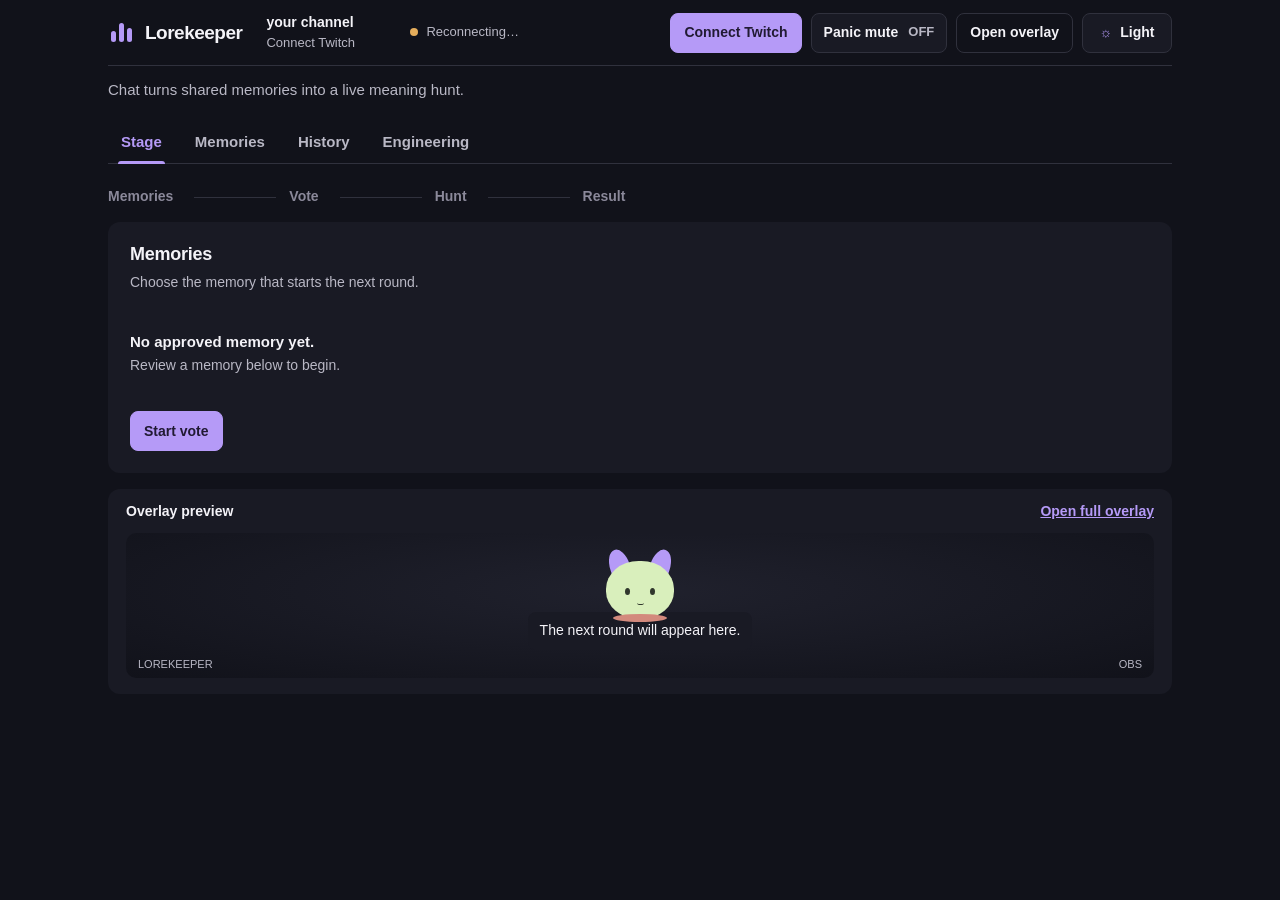
==== commit 40daa335: "feat: add rank-calibrated semantic hunts and stabilize demo startup" ====
--- a/web/index.html
+++ b/web/index.html
@@ -3,119 +3,156 @@
 <head>
   <meta charset="utf-8">
   <meta name="viewport" content="width=device-width,initial-scale=1">
-  <meta name="theme-color" content="#101511">
-  <title>Lorekeeper - community science story game</title>
-  <link rel="preconnect" href="https://fonts.googleapis.com">
-  <link rel="preconnect" href="https://fonts.gstatic.com" crossorigin>
-  <link href="https://fonts.googleapis.com/css2?family=DM+Mono:wght@400;500&family=DM+Sans:wght@400;500;600;700&family=Manrope:wght@400;500;600;700;800&display=swap" rel="stylesheet">
+  <meta name="theme-color" content="#12131a">
+  <title>Lorekeeper</title>
   <script>try{document.documentElement.dataset.theme=localStorage.getItem('lorekeeper-theme')||'dark'}catch{document.documentElement.dataset.theme='dark'}</script>
+  <link rel="stylesheet" href="/web/twitch.css">
   <link rel="stylesheet" href="/web/style.css">
-  <link rel="stylesheet" href="/web/twitch.css">
 </head>
 <body>
-<aside class="sidebar">
-  <a class="brand" href="/"><span class="brand-mark"><i></i><i></i><i></i></span><span>lorekeeper<small>LIVE COMMUNITY SCIENCE</small></span></a>
-  <div class="side-label">STREAM</div>
-  <a class="nav-item active" href="#chapter-section"><span class="nav-icon">⌬</span>Field study</a>
-  <a class="nav-item" href="#relic-vault"><span class="nav-icon">⚛</span>Research cabinet</a>
-  <a class="nav-item" href="#lore-section"><span class="nav-icon">⌁</span>Community observations <span class="nav-count" id="side-pending" title="Pending observations">0</span></a>
-  <a class="nav-item" href="#history-section"><span class="nav-icon">↗</span>Past chapters</a>
-  <div class="sidebar-bottom">
-    <div class="side-label">YOUR CHANNEL</div>
-    <div class="channel"><div class="avatar">L</div><div><strong>lorekeeper_demo</strong><span id="channel-status">Connect Twitch</span></div><span class="chevron">⌄</span></div>
-    <div class="side-footer"><span class="green-pip"></span>Real Twitch chat · streamer-approved memories</div>
-  </div>
-</aside>
 <main class="main" id="overview">
   <header class="topbar">
-    <div class="breadcrumb">Lorekeeper <span>/</span> <b>Community science</b></div>
+    <a class="brand" href="#stage" aria-label="Lorekeeper home"><span class="brand-mark"><i></i><i></i><i></i></span><span>Lorekeeper</span></a>
+    <div class="channel"><div><strong>your channel</strong><span id="channel-status">Connect Twitch</span></div></div>
     <div class="top-actions">
-      <div class="connection" id="connection"><i></i><span>Twitch not connected</span></div>
+      <div class="connection" id="connection" role="status"><i></i><span>Twitch not connected</span></div>
       <a class="connect-link" id="twitch-connect" href="/auth/connect">Connect Twitch</a>
-      <button class="connect-link hide" id="twitch-retry">Retry EventSub</button>
-      <button class="connect-link hide" id="twitch-disconnect">Disconnect</button>
+      <button class="connect-link hide" id="twitch-retry" type="button">Retry EventSub</button>
+      <button class="connect-link hide" id="twitch-disconnect" type="button">Disconnect</button>
+      <button class="panic-toggle" id="mute-toggle" type="button" aria-pressed="false"><span>Panic mute</span><b id="mute-caption">OFF</b></button>
+      <a class="button ghost" id="top-overlay" href="/overlay" target="_blank" rel="noopener">Open overlay</a>
       <button class="theme-toggle" id="theme-toggle" type="button" aria-label="Switch to light mode" title="Switch to light mode"><span class="theme-icon" aria-hidden="true">☼</span><span class="theme-label">Light mode</span></button>
-      <button class="icon-button privacy-button" id="forget-button" title="Forget viewer memory">⌑</button>
-      <a class="icon-button" href="/overlay" target="_blank" title="Open OBS overlay">▣</a>
     </div>
   </header>
-  <section class="hero story-hero">
-    <div class="hero-copy">
-      <div class="eyebrow"><span class="spark">⌬</span> A SCIENCE STORY YOUR COMMUNITY SHAPES</div>
-      <h1>Chat turns discoveries<br><em>into lore bosses.</em></h1>
-      <p>A strange result, running experiment, or shared discovery becomes a research charm and a fictional boss. Chat chooses the charm's fate, then takes on the lore boss together in real Twitch chat.</p>
-      <div class="hero-buttons">
-        <button class="button primary" id="start-chapter">Start a field study</button>
-        <a class="button ghost" href="/overlay" target="_blank">Open stream overlay</a>
-        <a class="button ghost hide" id="connect-hero" href="/auth/connect">Connect Twitch</a>
+
+  <p class="tagline">Chat turns shared memories into a live meaning hunt.</p>
+
+  <nav class="tabs" aria-label="Dashboard sections" role="tablist">
+    <a class="tab active" href="#stage" data-tab="stage" role="tab" aria-selected="true">Stage</a>
+    <a class="tab" href="#memories" data-tab="memories" role="tab" aria-selected="false">Memories</a>
+    <a class="tab" href="#history" data-tab="history" role="tab" aria-selected="false">History</a>
+    <a class="tab" href="#engineering" data-tab="engineering" role="tab" aria-selected="false">Engineering</a>
+  </nav>
+
+  <section class="tab-panel" id="stage-tab" data-panel="stage" role="tabpanel">
+    <ol class="step-indicator" id="round-steps" aria-label="Round progress">
+      <li data-step="memories">Memories</li><li data-step="vote">Vote</li><li data-step="hunt">Hunt</li><li data-step="result">Result</li>
+    </ol>
+
+    <section class="panel stage-panel chapter-console" id="chapter-section" aria-live="polite">
+      <div class="panel-head"><div><div class="panel-title" id="stage-heading">Memories</div><div class="panel-sub" id="stage-subtitle">Choose the memory that starts the next round.</div></div><span class="sr-only" id="chapter-status">READY</span></div>
+
+      <div class="step-view" id="memory-step-panel" data-view="memories">
+        <div id="chapter-empty" class="chapter-empty"><strong>No approved memory yet.</strong><span>Review a memory below to begin.</span></div>
+        <article class="stage-memory hide" id="stage-memory-card">
+          <div class="memory-meta"><span id="stage-memory-state">APPROVED</span><span id="stage-memory-count"></span></div>
+          <p class="memory-text" id="stage-memory-summary"></p>
+          <div class="memory-actions" id="stage-memory-actions"></div>
+        </article>
+        <div class="step-actions"><button class="button primary" id="start-vote" type="button">Start vote</button></div>
       </div>
-    </div>
-    <div class="mascot-art" aria-hidden="true"><div class="orbit orbit-a"></div><div class="orbit orbit-b"></div><div class="star s1">✦</div><div class="star s2">✳</div><div class="mascot"><div class="ear left"></div><div class="ear right"></div><div class="face"><div class="eye e1"></div><div class="eye e2"></div><div class="cheek c1"></div><div class="cheek c2"></div><div class="mouth"></div><div class="shine"></div></div><div class="scarf"></div></div><div class="mascot-caption"><span class="live-dot"></span> Your field-study guide</div></div>
+
+      <div class="step-view hide" id="vote-step-panel" data-view="vote">
+        <div id="chapter-live" class="chapter-live">
+          <div class="chapter-heading"><span class="chapter-kicker" id="chapter-title">Round 1</span><span class="chapter-clock" id="chapter-clock"></span></div>
+          <h2 id="chapter-intro"></h2>
+          <div class="memory-clue"><span>MEMORY</span><p id="chapter-seed"></p></div>
+          <div class="vote-options">
+            <article class="vote-option"><div class="vote-label"><b>A</b><div class="vote-copy"><strong id="chapter-choice-a">Reveal a hint now</strong><small id="chapter-choice-a-detail">Show hint 1 when the Hunt starts.</small></div><span id="chapter-votes-a">0 votes</span></div><div class="vote-track"><i id="chapter-bar-a"></i></div></article>
+            <article class="vote-option"><div class="vote-label"><b>B</b><div class="vote-copy"><strong id="chapter-choice-b">+20 seconds, hint stays hidden</strong><small id="chapter-choice-b-detail">Keep hint 1 hidden at first.</small></div><span id="chapter-votes-b">0 votes</span></div><div class="vote-track"><i id="chapter-bar-b"></i></div></article>
+          </div>
+          <div class="vote-footer chapter-footer"><span id="chapter-total">0 votes</span><span class="chapter-result hide" id="chapter-result"></span></div>
+          <p class="vote-instruction">Viewers vote in Twitch chat: <code>!vote A</code> or <code>!vote B</code>.</p>
+          <p id="chapter-result-copy" class="chapter-result-copy hide"></p>
+          <div class="step-actions"><button class="button primary chapter-close" id="close-chapter" type="button">Close vote</button></div>
+        </div>
+      </div>
+
+      <div class="step-view hide" id="hunt-step-panel" data-view="hunt">
+        <div id="boss-section" class="hunt-panel">
+          <div class="panel-head compact-head"><span class="count-pill" id="boss-status">READY</span></div>
+          <div id="boss-idle" class="chapter-empty"><strong>The Hunt is ready.</strong><span>Start the Hunt, then chat guesses with <code>!guess WORD</code>.</span></div>
+          <div id="boss-live" class="hide">
+            <div class="chapter-heading"><span class="chapter-kicker" id="boss-name"></span><span class="chapter-clock" id="boss-clock"></span></div>
+            <p id="boss-epithet" class="boss-description"></p>
+            <div class="signal-clue"><b>CLUE</b><span id="boss-clue"></span><small id="boss-hint"></small></div>
+            <div id="boss-scoring-warning" class="signal-warning hide"></div><div id="boss-input-notice" class="signal-notice hide"></div>
+            <div class="heat-meter"><div class="heat-label"><span>Best heat</span><strong id="boss-meters">0%</strong></div><div class="heat-track"><i id="boss-hp-bar"></i></div></div>
+            <p id="boss-hp" class="sr-only"></p><p id="boss-mode" class="mode-note"></p>
+            <p class="chat-instruction">In Twitch chat, send one word: <code>!guess WORD</code>.</p>
+            <details id="boss-offline-vocab" class="offline-vocab hide"><summary>Offline practice words</summary><span id="boss-offline-words"></span></details>
+            <div id="boss-result" class="hide"></div>
+            <div class="feed-heading">Closest guesses</div><div id="boss-closest-guesses" class="guess-feed"></div>
+            <div class="feed-heading">Recent guesses</div><div id="boss-feed" class="guess-feed"></div>
+            <div id="boss-leaderboard" class="hide"></div>
+          </div>
+          <div class="hunt-actions"><button class="button primary hide" id="start-boss" type="button">Start Hunt</button><button class="button ghost synthetic-button" id="boss-replay" type="button">Preview with 200 simulated guessers · synthetic</button></div>
+        </div>
+      </div>
+
+      <div class="step-view hide" id="result-step-panel" data-view="result">
+        <div class="result-panel">
+          <div class="result-kicker">ROUND COMPLETE</div>
+          <h2 id="result-word">The answer</h2>
+          <p class="result-label">Why this word?</p><p id="result-story" class="result-story"></p><p class="result-memory-label">Memory</p><p id="result-memory" class="result-memory"></p>
+          <p class="result-label">Top contributors</p><div id="result-contributors" class="contributor-list"></div>
+          <button class="button primary" id="start-chapter" type="button">Start next round</button>
+        </div>
+      </div>
+    </section>
+
+    <section class="panel preview-panel mascot-panel" aria-label="Overlay preview">
+      <div class="preview-heading"><strong>Overlay preview</strong><a class="open-overlay" href="/overlay" target="_blank" rel="noopener">Open full overlay</a></div>
+      <div class="overlay-preview"><div class="preview-creature" aria-hidden="true"><div class="p-ear left"></div><div class="p-ear right"></div><div class="p-face"><span></span><span></span><i></i></div><div class="p-scarf"></div></div><div class="preview-bubble" id="preview-line">The next round will appear here.</div><div class="preview-footer"><span>LOREKEEPER</span><span>OBS</span></div></div>
+    </section>
   </section>
 
-  <section class="chapter-console panel" id="chapter-section">
-    <div class="panel-head"><div><div class="panel-title">Field study · choose the charm's path <span class="count-pill" id="chapter-status">READY</span></div><div class="panel-sub">Approve a real community observation to seed the story. Chat then votes how its matching research charm enters the lore-boss encounter.</div></div></div>
-    <div id="chapter-empty" class="chapter-empty"><div class="empty-symbol">⌬</div><strong>Approve a community observation to seed the first field study.</strong><span>Review the Community Observations panel, approve a specific chat moment, then start the field study.</span></div>
-    <div id="chapter-live" class="chapter-live hide">
-      <div class="chapter-heading"><span class="chapter-kicker" id="chapter-title">FIELD STUDY 1</span><span class="chapter-clock" id="chapter-clock"></span></div>
-      <h2 id="chapter-intro"></h2>
-      <div class="memory-clue"><span>OBSERVATION FROM APPROVED COMMUNITY LORE</span><p id="chapter-seed"></p></div>
-      <div class="vote-options">
-        <article class="vote-option"><div class="vote-label"><b>A</b><div class="vote-copy"><strong id="chapter-choice-a"></strong><small id="chapter-choice-a-detail"></small></div><span id="chapter-votes-a">0</span></div><div class="vote-track"><i id="chapter-bar-a"></i></div></article>
-        <article class="vote-option"><div class="vote-label"><b>B</b><div class="vote-copy"><strong id="chapter-choice-b"></strong><small id="chapter-choice-b-detail"></small></div><span id="chapter-votes-b">0</span></div><div class="vote-track"><i id="chapter-bar-b"></i></div></article>
-      </div>
-      <div class="chapter-footer"><span id="chapter-total">0 votes</span><span id="chapter-result" class="chapter-result hide"></span><button class="button ghost chapter-close hide" id="close-chapter">Reveal the finding</button><button class="button primary hide" id="start-boss">Start lore boss encounter</button></div>
-      <p id="chapter-result-copy" class="chapter-result-copy hide"></p>
-    </div>
+  <section class="tab-panel hide" id="memories-tab" data-panel="memories" role="tabpanel">
+    <section class="panel lore-panel" id="lore-section">
+      <div class="panel-head"><div><div class="panel-title">Memories <span class="count-pill" id="pending-pill">0 pending</span></div><div class="panel-sub">Approve the moments you want to carry into a Round.</div></div></div>
+      <div id="lore-list" class="lore-list"></div>
+      <div class="empty-state" id="lore-empty">No memories yet.</div>
+      <span class="hide" id="side-pending">0</span>
+    </section>
+    <a class="button hide" id="connect-hero" href="/auth/connect">Connect Twitch</a>
   </section>
 
-  <section class="panel" id="boss-section" style="margin-top:22px">
-    <div class="panel-head"><div><div class="panel-title">Lore boss · Signal Hunt <span class="count-pill" id="boss-status">WAITING</span></div><div class="panel-sub">A hidden word is drawn from an approved community observation. Chat finds it together through meaning, not spelling.</div></div><button class="button ghost" id="boss-replay">Preview with 200 simulated guessers</button></div>
-    <div id="boss-idle" class="chapter-empty"><strong>The field log needs an approved observation first.</strong><span>Streamer-approved lore becomes a research charm and names the fictional anomaly.</span></div>
-    <div id="boss-live" class="hide"><div class="chapter-heading"><span class="chapter-kicker" id="boss-name"></span><span class="chapter-clock" id="boss-clock"></span></div><p id="boss-epithet"></p><div class="signal-clue"><b>FIELD CLUE</b><span id="boss-clue"></span><small id="boss-hint"></small></div><div class="vote-track" style="height:14px"><i id="boss-hp-bar" style="background:linear-gradient(90deg,#f06f72,#ffba77)"></i></div><div class="chapter-footer"><span id="boss-hp"></span><span id="boss-meters"></span><span id="boss-mode"></span></div><p>In Twitch chat, enter <code>!guess WORD</code>. Meaning-based signal heat updates as the community gets warmer; exact spelling solves it.</p><div id="boss-result" class="chapter-result-copy"></div><div id="boss-feed" class="chapter-history"></div><div id="boss-leaderboard" class="chapter-history"></div></div>
+  <section class="tab-panel hide" id="history-tab" data-panel="history" role="tabpanel">
+    <section class="panel history-panel" id="history-section">
+      <div class="panel-head"><div><div class="panel-title">Past rounds and charms</div><div class="panel-sub">Each Round and its Charm, together in one timeline.</div></div></div>
+      <div class="round-history chapter-history" id="history-list"></div><div class="event-empty" id="history-empty">No past rounds yet.</div>
+    </section>
+    <section class="panel relic-vault hide" id="relic-vault" aria-hidden="true">
+      <div class="panel-head relic-vault-head"><div><div class="panel-title">Charms <span class="count-pill" id="relic-count">0</span></div></div></div>
+      <div id="relic-empty" class="relic-empty hide">No charms yet.</div><div class="relic-grid hide" id="relic-grid"></div>
+      <span class="hide" id="relic-stream-context">Science-first style</span>
+    </section>
   </section>
 
-  <section class="panel relic-vault" id="relic-vault">
-    <div class="panel-head relic-vault-head"><div><div class="panel-title">The research cabinet <span class="count-pill" id="relic-count">0</span></div><div class="panel-sub">Approved observations become illustrated research charms, evidence tokens, and field notes. Chat evolves them through real encounter choices.</div><div class="relic-stream-context" id="relic-stream-context">Science-first story style</div></div></div>
-    <div id="relic-empty" class="relic-empty">Approve a community observation to create the first research charm.</div>
-    <div class="relic-grid" id="relic-grid"></div>
+  <section class="tab-panel hide" id="engineering-tab" data-panel="engineering" role="tabpanel">
+    <section class="stats-row">
+      <article class="stat-card"><div class="stat-top">Twitch events</div><div class="stat-value" id="stat-events">0</div><div class="stat-foot">Received by EventSub</div></article>
+      <article class="stat-card"><div class="stat-top">Approved memories</div><div class="stat-value" id="stat-lore">0</div><div class="stat-foot"><span id="stat-pending">0</span> waiting for review</div></article>
+      <article class="stat-card"><div class="stat-top">Rounds completed</div><div class="stat-value" id="stat-chapters">0</div><div class="stat-foot">Community rounds</div></article>
+      <article class="stat-card"><div class="stat-top">Event pipeline</div><div class="stat-value"><span class="pipeline-state"><i></i><span id="pipeline-label">READY</span></span></div><div class="stat-foot" id="uptime">Waiting for Twitch</div></article>
+    </section>
+    <section class="panel rehearsal-panel" id="rehearsal-section">
+      <div class="panel-head"><div><div class="panel-title">Rehearsal and safety</div><div class="panel-sub">Synthetic traffic exercises the pipeline; it is not live Twitch activity.</div></div></div>
+      <div class="rehearsal-body">
+        <div class="pipeline-metrics"><div><span>EVENTS / SEC</span><strong id="pipeline-eps">0</strong></div><div><span>CONSUMER LAG</span><strong id="pipeline-lag">0</strong></div><div><span>PROJECTION P95</span><strong id="pipeline-p95">-</strong></div></div>
+        <div class="rehearsal-actions"><button class="button ghost" id="replay-raid" type="button">Replay raid burst</button><button class="button ghost" id="replay-troll" type="button">Run safety replay</button><button class="button ghost" id="load-replay" type="button">Run 1,000-event load</button></div>
+        <div class="rehearsal-note" id="rehearsal-status">Replay traffic is marked synthetic and cannot create memories.</div>
+        <div class="privacy-note"><strong>Viewer controls</strong><span><code>!forgetme</code> deletes a viewer’s saved memory. <code>!whatdoyouknow</code> shows what Lorekeeper remembers. Panic mute stops overlay speech.</span><button class="button ghost" id="forget-button" type="button">Forget viewer memory</button></div>
+      </div>
+    </section>
+    <section class="panel event-panel">
+      <div class="panel-head"><div><div class="panel-title">Live Twitch activity</div><div class="panel-sub">Recent channel events.</div></div><span class="live-feed"><i></i> LIVE</span></div>
+      <div class="event-list" id="event-list"></div><div class="event-empty" id="event-empty">Waiting for Twitch activity.</div>
+    </section>
+    <div class="service-links"><a href="http://localhost:3000" target="_blank" rel="noopener">Grafana</a><a href="http://localhost:9090" target="_blank" rel="noopener">Prometheus</a><span>Event log: <b id="event-log-label">-</b></span></div>
   </section>
-
-  <section class="stats-row">
-    <div class="stat-card"><div class="stat-top"><span>LIVE TWITCH EVENTS</span><span class="stat-icon">⌁</span></div><div class="stat-value" id="stat-events">0</div><div class="stat-foot">Received by EventSub</div></div>
-    <div class="stat-card"><div class="stat-top"><span>APPROVED OBSERVATIONS</span><span class="stat-icon">✳</span></div><div class="stat-value"><span id="stat-lore">0</span></div><div class="stat-foot"><span id="stat-pending">0</span> waiting for streamer review</div></div>
-    <div class="stat-card"><div class="stat-top"><span>FIELD STUDIES COMPLETED</span><span class="stat-icon">◈</span></div><div class="stat-value" id="stat-chapters">0</div><div class="stat-foot">Community findings that carry forward</div></div>
-    <div class="stat-card"><div class="stat-top"><span>EVENT PIPELINE</span><span class="stat-icon">⌘</span></div><div class="stat-value"><span class="pipeline-state"><i></i><span id="pipeline-label">READY</span></span></div><div class="stat-foot" id="uptime">Waiting for Twitch</div></div>
-  </section>
-
-  <section class="desk-grid">
-    <div class="panel lore-panel" id="lore-section"><div class="panel-head"><div><div class="panel-title">Community observations <span class="count-pill" id="pending-pill">0 pending</span></div><div class="panel-sub">The local narrator turns approved observations into accessible, fictional science lore. Narrator: <strong id="narrator-status">Curated templates</strong>.</div></div></div><div id="lore-list" class="lore-list"></div><div class="empty-state" id="lore-empty"><div class="empty-symbol">⌬</div><strong>The field log is waiting for an observation.</strong><span>Share a recurring moment from your science stream; approve it before it becomes part of the investigation.</span></div></div>
-    <div class="panel mascot-panel"><div class="panel-head"><div><div class="panel-title">On-stream storyteller</div><div class="panel-sub">The overlay shows the vote, the reveal, and mascot moments.</div></div><span class="mini-status"><i></i> OVERLAY READY</span></div><div class="overlay-preview"><div class="preview-stars">✧ · ✦</div><div class="preview-creature"><div class="p-ear left"></div><div class="p-ear right"></div><div class="p-face"><span></span><span></span><i></i></div><div class="p-scarf"></div></div><div class="preview-bubble" id="preview-line">The next community choice will appear here.</div><div class="preview-footer"><span><i class="green-pip"></i> LOREKEEPER</span><span>OBS BROWSER SOURCE</span></div></div><div class="mascot-controls"><div><strong>Speech control</strong><span id="mute-caption">The keeper is ready to speak</span></div><button class="toggle" id="mute-toggle" aria-label="Mute mascot"><span></span></button></div><a href="/overlay" target="_blank" class="open-overlay">Open overlay preview <span>↗</span></a></div>
-  </section>
-
-  <section class="lower-grid">
-    <div class="panel history-panel" id="history-section"><div class="panel-head"><div><div class="panel-title">Story so far</div><div class="panel-sub">Each result becomes the next chapter's prologue.</div></div></div><div class="chapter-history" id="history-list"></div><div class="event-empty" id="history-empty">Your first chapter outcome will live here.</div></div>
-    <div class="panel event-panel"><div class="panel-head"><div><div class="panel-title">Live Twitch activity</div><div class="panel-sub">Real channel events that power the story.</div></div><span class="live-feed"><i></i> LIVE FEED</span></div><div class="event-list" id="event-list"></div><div class="event-empty" id="event-empty">Waiting for your first live event.</div></div>
-  </section>
-  <section class="panel rehearsal-panel" id="rehearsal-section">
-    <div class="panel-head"><div><div class="panel-title">Rehearsal &amp; safety</div><div class="panel-sub">Synthetic replay checks the pipeline; it does not replace the real Twitch demo.</div></div></div>
-    <div class="rehearsal-body">
-      <div class="pipeline-metrics">
-        <div><span>EVENTS / SEC</span><strong id="pipeline-eps">0</strong></div>
-        <div><span>CONSUMER LAG</span><strong id="pipeline-lag">0</strong></div>
-        <div><span>PROJECTION P95</span><strong id="pipeline-p95">Warming up</strong></div>
-      </div>
-      <div class="rehearsal-actions">
-        <button class="button ghost" id="replay-raid">Replay raid burst</button>
-        <button class="button ghost" id="replay-troll">Run safety replay</button>
-        <button class="button ghost" id="load-replay">Run 1,000-event load</button>
-      </div>
-      <div class="rehearsal-note" id="rehearsal-status">Replay traffic is marked synthetic and cannot create lore.</div>
-    <div class="privacy-note"><strong>Viewer controls</strong><span>In real Twitch chat, <code>!forgetme</code> deletes that viewer's saved lore; <code>!whatdoyouknow</code> shows what Lorekeeper remembers. Use the panic control above to mute overlay speech immediately.</span></div>
-    </div>
-  </section>
-  <footer><span>Lorekeeper turns community memory into a shared live story.</span><span><a href="/overlay" target="_blank">OBS overlay</a><span class="footer-dot">·</span><a href="http://localhost:3000" target="_blank">Grafana</a><span class="footer-dot">·</span><a href="http://localhost:9090" target="_blank">Prometheus</a><span class="footer-dot">·</span><a href="https://twitchcon-codex.devpost.com/" target="_blank">TwitchCon Hackathon</a></span></footer>
 </main>
-<div class="toast" id="toast"></div>
-<script src="/web/app.js?v=7"></script>
-</body></html>
+<div class="toast" id="toast" role="status" aria-live="polite"></div>
+<script src="/web/app.js?v=9"></script>
+</body>
+</html>
--- a/web/style.css
+++ b/web/style.css
@@ -1,102 +1,258 @@
-:root{--bg:#0e120f;--surface:#141a15;--surface2:#181f19;--line:#28302a;--text:#eff2e9;--muted:#889287;--dim:#626e63;--lime:#b6df86;--lime2:#d4f0ab;--cream:#f1f0df;--serif:Georgia,'Times New Roman',serif;--sans:'DM Sans',Arial,sans-serif;--head:Manrope,'DM Sans',sans-serif}*{box-sizing:border-box}html{scroll-behavior:smooth}body{margin:0;background:var(--bg);color:var(--text);font:14px var(--sans);min-height:100vh}button,a{font:inherit}button{color:inherit}.sidebar{width:236px;position:fixed;inset:0 auto 0 0;border-right:1px solid #252b26;background:#101511;padding:27px 15px 17px;display:flex;flex-direction:column;z-index:5}.brand{height:55px;display:flex;gap:11px;align-items:center;text-decoration:none;color:var(--cream);padding:0 10px;font:700 21px var(--head);letter-spacing:-1px}.brand small{display:block;color:#82907c;font:500 8px 'DM Mono',monospace;letter-spacing:1.35px;margin-top:2px}.brand-mark{width:29px;height:32px;position:relative;display:flex;align-items:end;justify-content:center;gap:2px;padding-bottom:5px}.brand-mark i{width:6px;border-radius:8px 8px 3px 3px;background:var(--lime);height:13px;transform:rotate(-5deg)}.brand-mark i:nth-child(2){height:22px;background:#d2eaae}.brand-mark i:nth-child(3){height:16px}.side-label{font:500 9px 'DM Mono',monospace;letter-spacing:1.2px;color:#657064;margin:37px 10px 12px}.nav-item{background:none;border:0;width:100%;text-align:left;color:#9aa398;padding:12px 11px;border-radius:8px;display:flex;align-items:center;gap:12px;cursor:pointer;font-size:12px;margin:2px 0}.nav-item:hover,.nav-item.active{background:#1b241c;color:#eff4e9}.nav-item.active{box-shadow:inset 2px 0 var(--lime)}.nav-icon{font-size:17px;color:#9caf8e;width:18px;text-align:center}.live-dot,.green-pip{display:inline-block;width:7px;height:7px;border-radius:50%;background:#a7d776;box-shadow:0 0 10px #a7d76666}.nav-item .live-dot{margin-left:auto}.nav-count{margin-left:auto;font:11px 'DM Mono';color:var(--lime);background:#293522;padding:3px 7px;border-radius:20px}.sidebar-bottom{margin-top:auto}.sidebar-bottom .side-label{margin:0 10px 12px}.channel{border:1px solid #292f2b;background:#171d18;border-radius:9px;padding:10px;display:flex;align-items:center;gap:9px}.avatar{width:31px;height:31px;border-radius:50%;background:#35482f;border:1px solid #668252;color:#d3e6b5;display:grid;place-items:center;font:700 13px var(--head)}.channel strong,.channel span{display:block}.channel strong{font-size:11px}.channel div:nth-child(2) span{font-size:10px;color:#879284;margin-top:3px}.channel .chevron{margin-left:auto;color:#758071}.side-footer{margin:14px 5px 0;color:#748073;font-size:10px;display:flex;align-items:center;gap:7px}.side-footer .green-pip{width:6px;height:6px}.main{margin-left:236px;padding:0 42px 20px;max-width:1700px}.topbar{height:65px;border-bottom:1px solid #252c26;display:flex;align-items:center;justify-content:space-between}.breadcrumb{font-size:11px;color:#788176}.breadcrumb span{padding:0 9px;color:#475047}.breadcrumb b{font-weight:500;color:#d4d9ce}.top-actions{display:flex;align-items:center;gap:14px}.connection{font:10px 'DM Mono';letter-spacing:.4px;color:#93a18f;display:flex;align-items:center;gap:7px}.connection i,.mini-status i,.live-feed i{width:6px;height:6px;border-radius:50%;background:#a5d77c}.icon-button{color:#aab4a5;background:#1a211b;border:1px solid #303832;border-radius:7px;width:31px;height:30px;text-align:center;padding-top:6px;text-decoration:none}.tiny{width:27px;height:27px;border:0;font-size:11px}.hero{min-height:288px;position:relative;overflow:hidden;border-bottom:1px solid #272f28;display:flex;align-items:center}.hero-copy{padding:28px 0 29px;z-index:1}.eyebrow{font:500 9px 'DM Mono',monospace;color:#a9c795;letter-spacing:1.45px;margin-bottom:17px}.spark{font-size:14px;margin-right:7px;color:var(--lime)}h1{font:600 clamp(31px,3.1vw,43px)/1.13 var(--head);letter-spacing:-1.8px;margin:0;color:#ecede4}h1 em{font:italic 500 1em var(--serif);letter-spacing:-1.6px;color:#c0df98}.hero-copy p{font-size:12px;line-height:1.75;color:#929b90;max-width:515px;margin:13px 0 19px}.hero-buttons{display:flex;gap:9px}.button{cursor:pointer;border-radius:6px;padding:10px 14px;font-size:11px;font-weight:600;transition:.2s}.primary{background:var(--lime);color:#1a2515;border:1px solid var(--lime)}.primary:hover{background:var(--lime2);transform:translateY(-1px)}.primary span{font-size:10px;margin-right:7px}.ghost{background:#171d18;border:1px solid #374038;color:#c6cec1}.ghost:hover{border-color:#819174}.mascot-art{width:310px;height:260px;position:absolute;right:6%;top:14px}.orbit{border:1px solid #70845e25;border-radius:50%;position:absolute;inset:15px 25px;transform:rotate(-26deg)}.orbit-b{inset:32px 4px;transform:rotate(24deg);border-style:dashed}.mascot{position:absolute;width:144px;height:159px;left:86px;top:38px;filter:drop-shadow(0 15px 18px #0008);animation:bob 4s ease-in-out infinite}.face{position:absolute;width:139px;height:118px;border-radius:48% 48% 44% 44%;background:radial-gradient(ellipse at 40% 26%,#e5efca,#bed796 58%,#879e68);top:21px;left:2px;border:1px solid #e2f2c35c;box-shadow:inset 0 -9px 16px #627a4938}.ear{position:absolute;width:36px;height:69px;background:#aac783;border:1px solid #d1e5ad;border-radius:70% 70% 15% 15%;top:-3px;z-index:0}.ear.left{left:14px;transform:rotate(-22deg)}.ear.right{right:14px;transform:rotate(22deg)}.eye{position:absolute;width:9px;height:12px;top:55px;border-radius:50%;background:#273328}.e1{left:42px}.e2{right:42px}.cheek{position:absolute;width:16px;height:7px;background:#d89784;border-radius:50%;top:74px;opacity:.68}.c1{left:23px}.c2{right:23px}.mouth{position:absolute;top:73px;left:65px;width:9px;height:7px;border-bottom:2px solid #45543a;border-radius:0 0 8px 8px}.shine{position:absolute;top:19px;left:27px;width:20px;height:8px;border-radius:50%;background:#fff6;transform:rotate(-28deg)}.scarf{position:absolute;top:124px;left:21px;width:102px;height:14px;border-radius:50%;background:#d08364;z-index:2}.scarf:after{content:'';position:absolute;width:19px;height:21px;right:13px;top:7px;background:#d08364;clip-path:polygon(0 0,100% 0,85% 100%)}.star{position:absolute;color:#d6efa9}.s1{left:51px;top:54px;font-size:17px}.s2{right:34px;top:76px;font-size:16px}.s3{left:65px;bottom:51px;font-size:30px}.speech-tag{position:absolute;right:4px;top:71px;background:#222a21;border:1px solid #3e4b39;border-radius:7px;padding:8px 11px;color:#d3e7b9;font:10px 'DM Mono';transform:rotate(3deg)}.mascot-caption{position:absolute;right:24px;bottom:7px;color:#75836f;font-size:9px;display:flex;align-items:center;gap:7px}.mascot-caption .live-dot{width:5px;height:5px}.stats-row{display:grid;grid-template-columns:repeat(4,1fr);gap:11px;padding:17px 0}.stat-card,.panel{background:var(--surface);border:1px solid var(--line);border-radius:8px}.stat-card{padding:13px 15px 12px;min-height:96px}.stat-top{display:flex;align-items:center;justify-content:space-between;color:#859084;font:9px 'DM Mono';letter-spacing:.55px}.stat-icon{color:#a8bd91;font-size:15px}.stat-value{font:600 27px var(--head);letter-spacing:-1px;color:#ecf0e5;margin-top:7px}.stat-value small{font:400 11px var(--sans);letter-spacing:0;color:#8f9a8c}.stat-foot{font-size:9px;color:#7c877a;margin-top:2px}.tiny-green{color:#b3d992;font-size:8px}.pipeline-state{font:10px 'DM Mono';letter-spacing:1px;color:#b4d794;display:flex;align-items:center;gap:8px;margin-top:8px}.pipeline-state i{width:7px;height:7px;border-radius:50%;background:#b6df86;box-shadow:0 0 10px #b6df8666}.desk-grid{display:grid;grid-template-columns:1.12fr .88fr;gap:12px}.panel{overflow:hidden}.panel-head{padding:15px 17px 13px;display:flex;justify-content:space-between;align-items:flex-start;border-bottom:1px solid #252d26}.panel-title{font:600 13px var(--head);letter-spacing:-.2px;color:#e5e9de}.count-pill{font:10px 'DM Mono';color:#192318;background:#b6df86;border-radius:20px;padding:2px 6px;margin-left:4px;vertical-align:1px}.panel-sub{color:#7f897d;font-size:10px;margin-top:5px}.text-button{border:0;background:none;color:#a9c494;font-size:10px;cursor:pointer}.text-button span{margin-left:4px}.lore-list{padding:2px 14px}.lore-card{padding:13px 2px;border-bottom:1px solid #262e27}.lore-card:last-child{border-bottom:0}.lore-meta{display:flex;align-items:center;gap:6px;color:#92a183;font:9px 'DM Mono';text-transform:uppercase;letter-spacing:.5px}.lore-kind{color:#b5d194}.lore-summary{font-size:11px;line-height:1.55;color:#dce2d6;margin:7px 0 10px}.lore-bottom{display:flex;align-items:center;justify-content:space-between}.lore-source{font-size:9px;color:#6f796d}.lore-actions{display:flex;gap:5px}.lore-actions button{border:1px solid #374037;border-radius:4px;background:#1b221c;color:#9aa595;padding:5px 8px;font-size:9px;cursor:pointer}.lore-actions .approve{background:#b6df86;color:#1e2919;border-color:#b6df86;font-weight:600}.lore-actions button:hover{filter:brightness(1.16)}.empty-state{height:189px;display:flex;align-items:center;justify-content:center;flex-direction:column;color:#8b9688}.empty-symbol{color:#a8c68c;font-size:24px;margin-bottom:9px}.empty-state strong{font-size:11px;font-weight:500;color:#c5ccbf}.empty-state span{font-size:10px;margin-top:5px;color:#7c8779}.mini-status{font:8px 'DM Mono';letter-spacing:.5px;color:#86a276;display:flex;align-items:center;gap:6px}.mini-status i{width:5px;height:5px}.overlay-preview{height:179px;margin:12px 14px 0;border-radius:6px;position:relative;overflow:hidden;background:radial-gradient(ellipse at 50% 48%,#293622 0%,#1a2119 43%,#171d18 100%);border:1px solid #313c31;display:flex;align-items:center;justify-content:center}.overlay-preview:before,.overlay-preview:after{content:'';position:absolute;width:220px;height:120px;border:1px solid #b4d69418;border-radius:50%;transform:rotate(-20deg)}.overlay-preview:after{transform:rotate(22deg);width:280px;height:95px}.preview-stars{position:absolute;top:20px;color:#cbe5aa99;font-size:11px;letter-spacing:20px}.preview-creature{position:absolute;width:78px;height:88px;top:24px;left:calc(50% - 39px);animation:bob 4s ease-in-out infinite}.p-ear{position:absolute;width:22px;height:39px;border-radius:70% 70% 10% 10%;background:#9fb978;top:0}.p-ear.left{left:5px;transform:rotate(-21deg)}.p-ear.right{right:5px;transform:rotate(21deg)}.p-face{position:absolute;top:13px;left:1px;width:76px;height:66px;border-radius:48%;background:radial-gradient(ellipse at 40% 24%,#e5efca,#bad28f 64%,#829665);z-index:1}.p-face span{position:absolute;width:5px;height:8px;border-radius:50%;top:31px;background:#29352a}.p-face span:first-child{left:22px}.p-face span:nth-child(2){right:22px}.p-face i{position:absolute;width:7px;height:5px;border-bottom:1.5px solid #45543a;border-radius:50%;top:43px;left:35px}.p-scarf{position:absolute;left:10px;top:72px;width:59px;height:9px;background:#d08364;border-radius:50%;z-index:2}.preview-bubble{position:absolute;bottom:26px;max-width:80%;text-align:center;background:#101611df;border:1px solid #3c493b;border-radius:6px;color:#e3e9da;padding:7px 10px;font-size:9px}.preview-footer{position:absolute;bottom:7px;left:10px;right:10px;display:flex;justify-content:space-between;color:#798776;font:7px 'DM Mono';letter-spacing:.7px}.preview-footer span:first-child{display:flex;align-items:center;gap:5px}.preview-footer .green-pip{width:5px;height:5px}.mascot-controls{margin:13px 15px 9px;display:flex;align-items:center;justify-content:space-between}.mascot-controls strong,.mascot-controls span{display:block}.mascot-controls strong{font-size:10px;font-weight:600;color:#dce3d8}.mascot-controls span{font-size:9px;color:#788478;margin-top:3px}.toggle{width:34px;height:19px;background:#465344;border:1px solid #52624c;border-radius:20px;padding:2px;cursor:pointer;transition:.2s}.toggle span{display:block;background:#d9e9cc;width:13px;height:13px;border-radius:50%;transition:.2s;margin-top:0}.toggle.on{background:#bd5c56;border-color:#bd5c56}.toggle.on span{transform:translateX(14px);background:white}.open-overlay{margin:0 15px 13px;display:flex;justify-content:space-between;text-decoration:none;color:#a7c88d;font-size:9px;border-top:1px solid #293029;padding-top:10px}.lower-grid{display:grid;grid-template-columns:1.12fr .88fr;gap:12px;margin-top:12px}.timeline-live,.live-feed{font:8px 'DM Mono';letter-spacing:.6px;color:#91a984;display:flex;align-items:center;gap:6px}.live-feed i{width:5px;height:5px}.timeline-chart{padding:11px 17px 5px}.chart-labels,.chart-times{display:flex;justify-content:space-between;color:#687368;font:8px 'DM Mono';letter-spacing:.4px}.chart-labels span:nth-child(2){margin-left:-25px}.timeline-chart svg{width:100%;height:75px;margin:3px 0 -3px;overflow:visible}.chart-fill{fill:url(#fill)}.chart-line{fill:none;stroke:#b3d78f;stroke-width:1.5;vector-effect:non-scaling-stroke}.chart-times{font-size:8px}.moment-strip{margin:10px 16px 14px;border-top:1px solid #283029;padding-top:10px}.moment-marker{display:flex;align-items:center;gap:10px}.moment-marker>span{width:26px;height:26px;display:grid;place-items:center;background:#283322;border:1px solid #46563d;border-radius:6px;color:#c1df9d}.moment-marker b,.moment-marker small{display:block}.moment-marker b{font-size:9px;font-weight:500;color:#d0d7ca}.moment-marker small{font-size:8px;color:#758074;margin-top:3px}.event-list{max-height:214px;overflow:auto;padding:2px 13px}.event-row{display:grid;grid-template-columns:22px 1fr auto;gap:8px;align-items:center;padding:9px 1px;border-bottom:1px solid #252d26}.event-row:last-child{border-bottom:0}.event-icon{width:22px;height:22px;border:1px solid #384239;background:#1c241d;border-radius:5px;display:grid;place-items:center;color:#b3cc97;font-size:10px}.event-copy{min-width:0}.event-copy b{font-size:9px;font-weight:500;color:#d9e0d4}.event-copy span{display:block;white-space:nowrap;overflow:hidden;text-overflow:ellipsis;color:#7e897b;font-size:9px;margin-top:3px}.event-time{font:8px 'DM Mono';color:#667166}.event-empty{text-align:center;color:#778174;font-size:9px;padding:34px 0}footer{display:flex;justify-content:space-between;border-top:1px solid #252c26;margin-top:15px;padding:13px 1px 1px;color:#677266;font-size:9px}footer a{color:#8e9a8b;text-decoration:none}footer a:hover{color:#cee7ae}.footer-dot{padding:0 7px;color:#485147}.toast{position:fixed;z-index:20;right:22px;bottom:22px;background:#e4efce;color:#1e2a1a;padding:11px 16px;border-radius:6px;font-size:11px;box-shadow:0 6px 25px #0007;opacity:0;transform:translateY(10px);transition:.25s;pointer-events:none}.toast.show{opacity:1;transform:translateY(0)}.modal-backdrop{position:fixed;z-index:10;inset:0;background:#080b08c9;display:none;align-items:center;justify-content:center;padding:20px;backdrop-filter:blur(5px)}.modal-backdrop.open{display:flex}.modal{width:min(440px,100%);padding:27px;background:#171e18;border:1px solid #3b4739;border-radius:11px;position:relative;box-shadow:0 20px 70px #0009}.modal-close{position:absolute;right:15px;top:12px;background:none;border:0;color:#899586;font-size:21px;cursor:pointer}.modal-icon{font-size:22px;color:#c2df9f}.modal-title{font:600 20px var(--head);margin-top:8px}.modal>p{font-size:11px;color:#8b9688;line-height:1.6;margin:6px 0 18px}.profile-list{display:flex;flex-direction:column;gap:7px}.profile-list button{width:100%;text-align:left;display:flex;align-items:center;gap:11px;background:#1c241d;border:1px solid #303a30;border-radius:7px;padding:11px;cursor:pointer}.profile-list button:hover{border-color:#a5c686;background:#222d21}.profile-icon{width:30px;height:30px;display:grid;place-items:center;border-radius:6px;background:#303e2a;color:#c8e3a6;font-size:15px}.profile-list button>span:nth-child(2){flex:1}.profile-list b,.profile-list small{display:block}.profile-list b{font-size:11px;font-weight:600;color:#e1e7dc}.profile-list small{font-size:9px;color:#859082;margin-top:3px}.profile-list button>span:last-child{color:#a9c98d}.modal-note{font:9px 'DM Mono';color:#74806f;margin-top:16px}.hide{display:none!important}@keyframes bob{0%,100%{transform:translateY(0) rotate(-2deg)}50%{transform:translateY(-6px) rotate(2deg)}}@media(max-width:1150px){.main{padding:0 25px}.mascot-art{right:1%}.hero-copy p{max-width:450px}.desk-grid,.lower-grid{grid-template-columns:1fr 1fr}}@media(max-width:900px){.sidebar{width:66px;padding:22px 8px}.brand{padding:0 10px}.brand>span:last-child,.side-label,.nav-item:not(.active),.nav-item.active{font-size:0}.nav-item{justify-content:center;padding:12px 4px}.nav-icon{font-size:18px}.nav-item.active .live-dot,.nav-count,.channel div:nth-child(2),.channel .chevron,.side-footer{display:none}.sidebar-bottom .side-label{display:none}.channel{justify-content:center;padding:7px}.main{margin-left:66px}.hero{min-height:275px}.mascot-art{opacity:.55;right:-36px}.hero-copy{max-width:65%}}@media(max-width:670px){.main{padding:0 14px}.topbar{height:55px}.hero{min-height:340px;align-items:flex-start}.hero-copy{padding-top:30px;max-width:100%}.hero-copy p{max-width:380px}.mascot-art{opacity:.35;top:145px;right:-53px;transform:scale(.85);transform-origin:top right}.stats-row{grid-template-columns:1fr 1fr;gap:8px;padding:12px 0}.stat-card{min-height:91px;padding:11px}.desk-grid,.lower-grid{grid-template-columns:1fr;gap:9px}.lower-grid{margin-top:9px}.panel-head{padding:13px}.mascot-panel{grid-row:1}.overlay-preview{height:170px}.timeline-panel{min-height:220px}footer{gap:12px;align-items:flex-start;line-height:1.6}footer span:last-child{text-align:right}.modal{padding:23px}.breadcrumb{font-size:10px}.connection{font-size:9px}.hero-buttons{flex-wrap:wrap}.button{padding:9px 11px}}
+:root {
+  color-scheme: dark;
+  --bg: #11121a;
+  --surface: #191a24;
+  --surface-soft: #20212d;
+  --line: #30313d;
+  --text: #f4f3f8;
+  --muted: #b9b8c5;
+  --subtle: #8b899a;
+  --accent: #b59af7;
+  --accent-strong: #9c78eb;
+  --accent-ink: #211a33;
+  --danger: #dc7779;
+  --sans: Inter, "Segoe UI", Arial, sans-serif;
+  --head: Inter, "Segoe UI", Arial, sans-serif;
+}
+:root[data-theme="light"] {
+  color-scheme: light;
+  --bg: #f7f6fa;
+  --surface: #fff;
+  --surface-soft: #f0eef5;
+  --line: #e1deea;
+  --text: #292634;
+  --muted: #5e5b6b;
+  --subtle: #777384;
+  --accent: #7655b6;
+  --accent-strong: #62409f;
+  --accent-ink: #fff;
+  --danger: #b43f48;
+}
+* { box-sizing: border-box; }
+html { min-height: 100%; background: var(--bg); }
+body { margin: 0; min-height: 100vh; background: var(--bg); color: var(--text); font: 15px/1.55 var(--sans); }
+button, a { font: inherit; }
+button { color: inherit; }
+a { color: var(--accent); }
+.hide { display: none !important; }
+.sr-only { position: absolute; width: 1px; height: 1px; padding: 0; margin: -1px; overflow: hidden; clip: rect(0,0,0,0); white-space: nowrap; border: 0; }
+button:focus-visible, a:focus-visible, summary:focus-visible { outline: 3px solid var(--accent); outline-offset: 3px; }
+.main { width: min(1120px, 100%); margin: 0 auto; padding: 0 28px 48px; }
+.topbar { min-height: 66px; display: flex; align-items: center; gap: 24px; border-bottom: 1px solid var(--line); }
+.brand { display: inline-flex; align-items: center; gap: 10px; color: var(--text); text-decoration: none; font-size: 19px; font-weight: 750; letter-spacing: -.5px; white-space: nowrap; }
+.brand-mark { display: inline-flex; align-items: end; gap: 3px; height: 25px; padding: 3px; }
+.brand-mark i { display: block; width: 5px; height: 11px; border-radius: 8px; background: var(--accent); }
+.brand-mark i:nth-child(2) { height: 19px; }
+.brand-mark i:nth-child(3) { height: 14px; }
+.channel { min-width: 120px; }
+.channel strong, .channel span { display: block; }
+.channel strong { max-width: 150px; overflow: hidden; text-overflow: ellipsis; white-space: nowrap; font-size: 14px; }
+.channel span { color: var(--muted); font-size: 13px; }
+.top-actions { flex: 1; display: flex; align-items: center; justify-content: flex-end; gap: 9px; min-width: 0; }
+.connection { display: flex; align-items: center; gap: 8px; margin-right: auto; color: var(--muted); font-size: 13px; white-space: nowrap; }
+.connection i, .live-feed i { width: 8px; height: 8px; border-radius: 50%; background: #56c3a4; flex: 0 0 auto; }
+.connection i.warning { background: #e5ad5c; }
+.panic-toggle { display: inline-flex; align-items: center; gap: 10px; min-height: 40px; padding: 0 12px; border: 1px solid var(--line); border-radius: 8px; background: var(--surface); cursor: pointer; font-size: 14px; font-weight: 650; white-space: nowrap; }
+.panic-toggle b { color: var(--muted); font-size: 13px; }
+.panic-toggle.on { border-color: var(--danger); color: var(--danger); }
+.panic-toggle.on b { color: var(--danger); }
+.theme-toggle, .button, .icon-button, .connect-link { min-height: 40px; display: inline-flex; align-items: center; justify-content: center; gap: 8px; padding: 0 13px; border: 1px solid var(--line); border-radius: 8px; background: var(--surface); color: var(--text); text-decoration: none; cursor: pointer; font-size: 14px; font-weight: 600; white-space: nowrap; }
+.theme-toggle { min-width: 90px; }
+.theme-icon { color: var(--accent); }
+.connect-link { background: var(--accent); border-color: var(--accent); color: var(--accent-ink); }
+.connect-link:hover, .button.primary:hover { background: var(--accent-strong); border-color: var(--accent-strong); color: white; }
+.connect-link.hide { display: none !important; }
+.button { transition: background .15s, border-color .15s, transform .15s; }
+.button:hover, .theme-toggle:hover { border-color: var(--accent); }
+.button:disabled { opacity: .48; cursor: not-allowed; }
+.button.primary { background: var(--accent); border-color: var(--accent); color: var(--accent-ink); }
+.button.secondary { background: var(--surface-soft); border-color: transparent; }
+.button.ghost, .button.quiet { background: transparent; }
+.button.quiet { color: var(--muted); }
+.tagline { margin: 12px 0 18px; color: var(--muted); font-size: 15px; }
+.tabs { display: flex; gap: 7px; border-bottom: 1px solid var(--line); margin-bottom: 22px; }
+.tab { position: relative; display: inline-flex; align-items: center; min-height: 44px; padding: 0 13px; color: var(--muted); text-decoration: none; font-weight: 600; }
+.tab:hover { color: var(--text); }
+.tab.active { color: var(--accent); }
+.tab.active::after { position: absolute; right: 10px; bottom: -1px; left: 10px; height: 3px; border-radius: 3px 3px 0 0; background: var(--accent); content: ""; }
+.tab-panel.hide { display: none; }
+.step-indicator { display: flex; gap: 0; align-items: center; padding: 0; margin: 0 0 14px; list-style: none; }
+.step-indicator li { display: flex; align-items: center; gap: 8px; color: var(--subtle); font-size: 14px; font-weight: 600; }
+.step-indicator li:not(:last-child)::after { width: clamp(18px, 8vw, 82px); height: 1px; margin: 0 13px; background: var(--line); content: ""; }
+.step-indicator li.current { color: var(--accent); }
+.step-indicator li.complete { color: var(--muted); }
+.panel { margin-bottom: 16px; overflow: hidden; border-radius: 12px; background: var(--surface); }
+.panel-head { display: flex; align-items: center; justify-content: space-between; gap: 16px; padding: 19px 22px 0; }
+.panel-title { font-size: 18px; font-weight: 700; letter-spacing: -.25px; }
+.panel-sub { margin-top: 3px; color: var(--muted); font-size: 14px; }
+.count-pill { display: inline-flex; padding: 3px 9px; border-radius: 99px; background: var(--surface-soft); color: var(--muted); font-size: 12px; font-weight: 650; vertical-align: middle; }
+.stage-panel { padding-bottom: 22px; }
+.stage-panel > .panel-head { padding-bottom: 8px; }
+.step-view { padding: 10px 22px 0; }
+.chapter-empty { padding: 18px 0; color: var(--muted); }
+.chapter-empty strong { display: block; color: var(--text); font-size: 15px; font-weight: 650; }
+.chapter-empty > span { display: block; margin-top: 2px; font-size: 14px; }
+.stage-memory { padding: 13px 0 4px; }
+.memory-meta { display: flex; flex-wrap: wrap; gap: 12px; color: var(--muted); font-size: 13px; font-weight: 650; }
+.memory-meta span:first-child { color: var(--accent); }
+.memory-text { max-width: 820px; margin: 9px 0 13px; font-size: 17px; line-height: 1.5; }
+.memory-actions, .step-actions, .hunt-actions { display: flex; flex-wrap: wrap; align-items: center; gap: 9px; }
+.approved-label { color: var(--muted); font-size: 14px; }
+.step-actions { margin-top: 17px; }
+.chapter-live { padding: 5px 0 0; }
+.chapter-heading { display: flex; align-items: center; justify-content: space-between; gap: 14px; }
+.chapter-kicker { font-size: 15px; font-weight: 700; }
+.chapter-clock { color: var(--accent); font-size: 14px; font-variant-numeric: tabular-nums; }
+.chapter-live h2 { max-width: 850px; margin: 12px 0 18px; font-size: 21px; line-height: 1.4; font-weight: 600; }
+.memory-clue { padding: 13px 15px; border-radius: 9px; background: var(--surface-soft); }
+.memory-clue span { color: var(--accent); font-size: 12px; font-weight: 700; letter-spacing: .05em; text-transform: uppercase; }
+.memory-clue p { margin: 4px 0 0; font-size: 15px; }
+.vote-options { display: grid; grid-template-columns: repeat(2,minmax(0,1fr)); gap: 20px; margin: 20px 0 12px; }
+.vote-option { min-width: 0; padding: 0 0 12px; border-bottom: 2px solid var(--line); }
+.vote-label { display: flex; align-items: start; gap: 10px; }
+.vote-label > b { display: grid; place-items: center; width: 28px; height: 28px; flex: 0 0 auto; border-radius: 8px; background: var(--accent); color: var(--accent-ink); font-size: 14px; }
+.vote-copy { min-width: 0; flex: 1; }
+.vote-copy strong, .vote-copy small { display: block; }
+.vote-copy strong { font-size: 15px; line-height: 1.35; }
+.vote-copy small { margin-top: 4px; color: var(--muted); font-size: 14px; }
+.vote-label > span { color: var(--muted); font-size: 13px; white-space: nowrap; }
+.vote-track { height: 5px; margin: 12px 0 0 38px; overflow: hidden; border-radius: 5px; background: var(--line); }
+.vote-track i { display: block; width: 0; height: 100%; border-radius: inherit; background: var(--accent); transition: width .3s ease; }
+.vote-footer { display: flex; gap: 12px; align-items: center; color: var(--muted); font-size: 14px; }
+.vote-instruction { margin: 8px 0 0; color: var(--muted); font-size: 14px; }
+.chapter-result-copy { margin: 12px 0; color: var(--text); font-size: 15px; }
+.compact-head { padding: 0 0 8px; }
+.hunt-panel { padding: 3px 0 0; }
+.boss-description { color: var(--muted); font-size: 15px; }
+.signal-clue { display: grid; gap: 8px; margin: 14px 0; padding: 15px 17px; border-radius: 10px; background: var(--surface-soft); font-size: 16px; line-height: 1.5; }
+.signal-clue b { color: var(--accent); font-size: 12px; letter-spacing: .06em; }
+.signal-clue small { color: var(--muted); font-size: 15px; }
+.signal-warning, .signal-notice { margin: 10px 0; padding: 10px 12px; border-radius: 8px; font-size: 14px; }
+.signal-warning { border: 1px solid #b85a5e; background: color-mix(in srgb, var(--danger) 13%, var(--surface)); }
+.signal-notice { background: var(--surface-soft); color: var(--muted); }
+.heat-meter { margin: 14px 0; }
+.heat-label { display: flex; justify-content: space-between; gap: 10px; font-size: 14px; }
+.heat-label strong { color: var(--accent); font-variant-numeric: tabular-nums; }
+.heat-track { height: 10px; margin-top: 7px; overflow: hidden; border-radius: 20px; background: var(--surface-soft); }
+.heat-track i { display: block; width: 0; height: 100%; border-radius: inherit; background: var(--accent); transition: width .35s ease; }
+.mode-note, .chat-instruction { color: var(--muted); font-size: 14px; }
+.offline-vocab { margin: 10px 0; font-size: 14px; }
+.offline-vocab summary { cursor: pointer; color: var(--text); font-weight: 650; }
+.offline-vocab span { display: block; max-height: 140px; overflow: auto; margin-top: 8px; color: var(--muted); line-height: 1.7; }
+.feed-heading, .result-label { margin: 14px 0 5px; color: var(--muted); font-size: 13px; font-weight: 700; }
+.guess-feed, .contributor-list { display: grid; gap: 1px; }
+.guess-item, .contributor-row { display: flex; justify-content: space-between; gap: 12px; padding: 8px 0; border-bottom: 1px solid var(--line); font-size: 14px; }
+.guess-item span, .contributor-row span { color: var(--muted); text-align: right; }
+.hunt-actions { margin-top: 16px; }
+.synthetic-button { font-size: 13px; }
+.result-panel { padding: 12px 0 0; }
+.result-kicker { color: var(--accent); font-size: 13px; font-weight: 750; letter-spacing: .06em; }
+.result-panel h2 { margin: 4px 0 10px; font-size: clamp(28px,5vw,42px); line-height: 1.15; letter-spacing: -.7px; }
+.result-story, .result-memory { max-width: 820px; margin: 4px 0 10px; color: var(--text); font-size: 15px; }
+.result-memory-label { margin: 14px 0 0; color: var(--muted); font-size: 13px; font-weight: 700; }
+.result-panel #start-chapter { margin-top: 20px; }
+.preview-panel { padding: 12px 18px 16px; }
+.preview-heading { display: flex; justify-content: space-between; align-items: center; gap: 10px; font-size: 14px; }
+.open-overlay { color: var(--accent); font-size: 14px; font-weight: 600; }
+.overlay-preview { position: relative; display: flex; align-items: center; justify-content: center; min-height: 145px; margin-top: 10px; overflow: hidden; border-radius: 10px; background: radial-gradient(ellipse at 50% 40%,var(--surface-soft),var(--bg)); }
+.preview-creature { position: absolute; top: 16px; left: calc(50% - 34px); width: 68px; height: 76px; }
+.p-ear { position: absolute; top: 0; width: 20px; height: 36px; border-radius: 70% 70% 12% 12%; background: var(--accent); }
+.p-ear.left { left: 4px; transform: rotate(-18deg); }.p-ear.right { right: 4px; transform: rotate(18deg); }
+.p-face { position: absolute; z-index: 1; top: 12px; left: 0; width: 68px; height: 58px; border-radius: 48%; background: #d9efbc; }
+.p-face span { position: absolute; top: 27px; width: 5px; height: 7px; border-radius: 50%; background: #30372c; }
+.p-face span:first-child { left: 19px; }.p-face span:nth-child(2) { right: 19px; }
+.p-face i { position: absolute; top: 40px; left: 31px; width: 7px; height: 4px; border-bottom: 1px solid #30372c; border-radius: 50%; }
+.p-scarf { position: absolute; z-index: 2; top: 65px; left: 7px; width: 54px; height: 8px; border-radius: 50%; background: #d38a7d; }
+.preview-bubble { position: absolute; bottom: 28px; max-width: min(560px,84%); padding: 8px 12px; border-radius: 8px; background: var(--surface); color: var(--text); font-size: 14px; text-align: center; }
+.preview-footer { position: absolute; right: 12px; bottom: 5px; left: 12px; display: flex; justify-content: space-between; color: var(--muted); font-size: 11px; }
+.lore-panel { padding-bottom: 12px; }
+.lore-list { padding: 5px 22px; }
+.lore-card { padding: 15px 0; border-bottom: 1px solid var(--line); }
+.lore-card:last-child { border-bottom: 0; }
+.lore-summary { margin: 7px 0 10px; font-size: 15px; line-height: 1.5; }
+.lore-bottom { display: flex; flex-wrap: wrap; align-items: center; justify-content: space-between; gap: 10px; }
+.lore-source { color: var(--muted); font-size: 13px; }
+.lore-actions { display: flex; flex-wrap: wrap; gap: 7px; }
+.lore-actions .button { min-height: 36px; padding: 0 11px; }
+.empty-state, .event-empty { padding: 18px 22px; color: var(--muted); font-size: 14px; }
+.narrator-note { color: var(--muted); font-size: 13px; font-weight: 500; }
+.round-history { padding: 5px 22px 16px; }
+.history-item { padding: 15px 0; border-bottom: 1px solid var(--line); }
+.history-item:last-child { border-bottom: 0; }
+.history-heading { display: flex; justify-content: space-between; gap: 12px; }
+.history-heading b, .history-item b { font-size: 15px; }
+.history-heading span, .history-item p { color: var(--muted); font-size: 14px; }
+.history-item p { margin: 5px 0; }
+.history-charm { display: flex; gap: 10px; align-items: center; margin-top: 10px; color: var(--accent); }
+.history-charm > span { font-size: 21px; }
+.history-charm b, .history-charm small { display: block; }
+.history-charm b { color: var(--text); font-size: 14px; }
+.history-charm small { color: var(--muted); font-size: 13px; }
+.history-charm-only { padding: 12px 0; }
+.stats-row { display: grid; grid-template-columns: repeat(4,minmax(0,1fr)); gap: 14px; margin-bottom: 16px; }
+.stat-card { min-width: 0; padding: 13px 0; border-bottom: 1px solid var(--line); }
+.stat-top, .stat-foot { color: var(--muted); font-size: 13px; }
+.stat-value { margin: 3px 0; font-size: 26px; font-weight: 700; font-variant-numeric: tabular-nums; }
+.pipeline-state { display: inline-flex; align-items: center; gap: 8px; font-size: 17px; }
+.pipeline-state i { width: 8px; height: 8px; border-radius: 50%; background: #56c3a4; }
+.rehearsal-panel { padding-bottom: 16px; }
+.rehearsal-body { padding: 17px 22px; }
+.pipeline-metrics { display: grid; grid-template-columns: repeat(3,minmax(0,1fr)); gap: 18px; }
+.pipeline-metrics > div { display: flex; flex-direction: column; gap: 3px; padding: 7px 0; border-bottom: 1px solid var(--line); }
+.pipeline-metrics span { color: var(--muted); font-size: 12px; font-weight: 700; }
+.pipeline-metrics strong { font-size: 20px; font-variant-numeric: tabular-nums; }
+.rehearsal-actions { display: flex; flex-wrap: wrap; gap: 8px; margin-top: 15px; }
+.rehearsal-note, .privacy-note { margin-top: 12px; color: var(--muted); font-size: 14px; }
+.privacy-note { display: flex; flex-wrap: wrap; align-items: center; gap: 10px; padding-top: 12px; border-top: 1px solid var(--line); }
+.privacy-note strong { color: var(--text); }
+.privacy-note code { color: var(--accent); }
+.event-panel { margin-top: 16px; padding-bottom: 8px; }
+.live-feed { display: inline-flex; align-items: center; gap: 7px; color: var(--muted); font-size: 13px; }
+.event-list { padding: 5px 22px; }
+.event-row { display: grid; grid-template-columns: 24px minmax(0,1fr) auto; align-items: center; gap: 11px; padding: 10px 0; border-bottom: 1px solid var(--line); }
+.event-row:last-child { border-bottom: 0; }
+.event-icon { color: var(--accent); font-size: 18px; }
+.event-copy b, .event-copy small, .event-copy span { display: block; }
+.event-copy b { font-size: 14px; }
+.event-copy small { color: var(--muted); font-size: 13px; }
+.event-copy span { color: var(--muted); font-size: 14px; }
+.event-row time { color: var(--muted); font-size: 13px; }
+.service-links { display: flex; flex-wrap: wrap; gap: 17px; align-items: center; padding: 14px 0; color: var(--muted); font-size: 14px; }
+.service-links a { color: var(--accent); font-weight: 650; }
+.toast { position: fixed; z-index: 10; right: 22px; bottom: 22px; max-width: min(480px,calc(100vw - 32px)); padding: 12px 16px; border-radius: 9px; background: var(--surface-soft); color: var(--text); box-shadow: 0 8px 32px #0004; opacity: 0; transform: translateY(8px); pointer-events: none; transition: .2s; font-size: 14px; }
+.toast.show { opacity: 1; transform: translateY(0); }
 
-.nav-item{text-decoration:none;scroll-margin-top:18px}#lore-section,#activity-section{scroll-margin-top:18px}
-.chapter-console{margin:0 0 16px;scroll-margin-top:18px}.chapter-console .panel-head{align-items:center}.chapter-empty{min-height:176px;display:flex;align-items:center;justify-content:center;flex-direction:column;gap:8px;text-align:center;color:#8b9688;padding:24px}.chapter-empty strong{font-size:13px;font-weight:600;color:#dfe6d9}.chapter-empty>span{font-size:11px;color:#8a9586}.chapter-empty code{color:#c8e4a7;background:#20291e;padding:2px 5px;border-radius:4px}.chapter-live{padding:20px 22px 18px}.chapter-heading{display:flex;align-items:center;justify-content:space-between}.chapter-kicker{font:10px 'DM Mono',monospace;letter-spacing:1.1px;color:#b7d892}.chapter-clock{font:10px 'DM Mono',monospace;color:#92a087}.chapter-live h2{font:600 clamp(20px,2.2vw,28px)/1.25 var(--head);letter-spacing:-.7px;color:#edf1e6;margin:11px 0 15px}.memory-clue{border:1px solid #394535;background:linear-gradient(110deg,#1d271d,#171e18);border-radius:7px;padding:11px 13px}.memory-clue span{font:9px 'DM Mono',monospace;letter-spacing:.9px;color:#9cb888}.memory-clue p{font-size:12px;line-height:1.5;color:#d7e1cf;margin:6px 0 0}.vote-options{display:grid;grid-template-columns:1fr 1fr;gap:10px;margin-top:13px}.vote-option{border:1px solid #303a30;background:#181f19;border-radius:7px;padding:11px}.vote-label{display:flex;align-items:center;gap:9px}.vote-label>b{display:grid;place-items:center;width:24px;height:24px;border-radius:6px;background:#2b3925;color:#d4eab8;font:600 11px 'DM Mono'}.vote-label strong{font-size:11px;color:#e4eadf;font-weight:600;flex:1}.vote-label>span{font:10px 'DM Mono';color:#c0d5a9}.vote-track{height:5px;background:#293129;border-radius:5px;margin:11px 0 0 33px;overflow:hidden}.vote-track i{display:block;width:0;height:100%;background:linear-gradient(90deg,#8fb96c,#c6e99d);border-radius:5px;transition:width .35s}.chapter-footer{display:flex;align-items:center;justify-content:space-between;margin-top:12px;color:#869181;font:9px 'DM Mono',monospace}.chapter-result{color:#d1e8ad;letter-spacing:.7px}.chapter-result-copy{border-top:1px solid #2c352c;padding-top:12px;color:#dce6d4;font:500 12px/1.6 var(--sans);margin:12px 0 0}.chapter-close{padding:7px 10px}.chapter-history{padding:3px 15px}.history-item{padding:12px 2px;border-bottom:1px solid #283029}.history-item:last-child{border-bottom:0}.history-item b,.history-item span{display:block}.history-item b{font-size:10px;color:#dce4d7;font-weight:600}.history-item span{font-size:9px;color:#899585;line-height:1.5;margin-top:4px}.story-hero h1{max-width:620px}.story-hero .hero-copy p{max-width:520px}.story-hero .hero-buttons{align-items:center}.history-panel{min-height:220px}
-@media(max-width:670px){.vote-options{grid-template-columns:1fr}.chapter-live{padding:15px}.chapter-empty{padding:22px 14px}.story-hero .hero-buttons{gap:7px}}
-.button:disabled{opacity:.48;cursor:not-allowed;transform:none}
-
-/* Dashboard readability and theme switch */
-:root{color-scheme:dark;--bg:#0c110e;--surface:#141b16;--surface2:#1a231c;--line:#2b382e;--text:#f2f5ed;--muted:#a4b09f;--dim:#879384;--lime:#b9e28b;--lime2:#d8f2b5}
-:root[data-theme="light"]{color-scheme:light;--bg:#f3f6f1;--surface:#fff;--surface2:#f6f8f4;--line:#dce5da;--text:#202a21;--muted:#536252;--dim:#687767;--lime:#6e983e;--lime2:#52782c;--cream:#243024}
-body{font-size:16px;background:var(--bg);color:var(--text);transition:background-color .2s,color .2s}
-.sidebar{background:var(--surface);border-color:var(--line)}
-.brand{color:var(--text);font-size:22px}.brand small{font-size:10px}
-.side-label{font-size:11px;color:var(--dim)}
-.nav-item{font-size:14px;color:var(--muted);padding:13px 11px}
-.channel{background:var(--surface2);border-color:var(--line)}.channel strong{font-size:13px}.channel div:nth-child(2) span{font-size:12px}.side-footer{font-size:11px;color:var(--muted)}
-.main{padding-left:38px;padding-right:38px}
-.topbar{border-color:var(--line);min-height:70px}.breadcrumb{font-size:13px;color:var(--muted)}.breadcrumb b{color:var(--text)}
-.connection{font-size:12px;color:var(--muted)}.top-actions{gap:10px}
-.theme-toggle{display:inline-flex;align-items:center;gap:8px;border:1px solid var(--line);border-radius:8px;padding:8px 11px;background:var(--surface2);color:var(--text);font-size:12px;font-weight:600;cursor:pointer;white-space:nowrap}
-.theme-toggle:hover{border-color:var(--lime)}.theme-icon{font-size:16px;line-height:1;color:var(--lime)}
-.hero{min-height:300px;border-color:var(--line)}h1{font-size:clamp(38px,4vw,54px)}.eyebrow{font-size:11px}.hero-copy p{font-size:15px;line-height:1.7;color:var(--muted)}
-.button{font-size:13px;padding:11px 15px;border-radius:8px}.ghost{background:var(--surface2);border-color:var(--line);color:var(--text)}
-.stats-row{gap:14px;padding:20px 0}.stat-card,.panel{background:var(--surface);border-color:var(--line);border-radius:12px}.stat-card{padding:17px 18px;min-height:116px}.stat-top{font-size:11px;color:var(--muted)}.stat-value{font-size:34px;color:var(--text)}.stat-value small{font-size:14px;color:var(--muted)}.stat-foot{font-size:12px;color:var(--muted)}
-.panel-head{padding:19px 20px 16px;border-color:var(--line)}.panel-title{font-size:17px;color:var(--text)}.panel-sub{font-size:13px;color:var(--muted);line-height:1.45}.count-pill{font-size:11px}
-.chapter-console{margin-bottom:18px}.chapter-empty{min-height:190px}.chapter-empty strong{font-size:16px;color:var(--text)}.chapter-empty>span{font-size:14px;color:var(--muted)}.chapter-live{padding:23px 24px}.chapter-kicker,.chapter-clock{font-size:12px}.chapter-live h2{font-size:clamp(23px,2.5vw,32px);color:var(--text)}.memory-clue{background:var(--surface2);border-color:var(--line)}.memory-clue span{font-size:10px}.memory-clue p{font-size:15px;color:var(--text)}
-.vote-options{gap:14px;margin-top:17px}.vote-option{padding:15px;background:var(--surface2);border-color:var(--line);border-radius:9px}.vote-label>b{width:30px;height:30px;font-size:13px}.vote-label strong{font-size:14px;color:var(--text)}.vote-label>span{font-size:12px}.vote-track{height:7px}.chapter-footer{font-size:12px;color:var(--muted);margin-top:16px}.chapter-result{font-size:12px;color:var(--lime2)}.chapter-result-copy{font-size:15px;color:var(--text);line-height:1.6}
-.lore-list{padding:4px 19px}.lore-card{padding:16px 2px;border-color:var(--line)}.lore-meta{font-size:11px}.lore-summary{font-size:15px;line-height:1.6;color:var(--text);margin:9px 0 12px}.lore-source{font-size:12px;color:var(--muted)}.lore-actions{gap:8px}.lore-actions button{font-size:12px;padding:8px 10px;border-radius:6px;background:var(--surface2);border-color:var(--line);color:var(--text)}.lore-actions .approve{background:#a8d77a;color:#192316;border-color:#a8d77a}.empty-state{height:210px}.empty-state strong{font-size:15px;color:var(--text)}.empty-state span{font-size:13px;color:var(--muted)}
-.mini-status{font-size:10px}.mascot-controls{margin:15px 17px 11px}.mascot-controls strong{font-size:13px}.mascot-controls span{font-size:12px}.open-overlay{font-size:12px;margin-left:17px;margin-right:17px}
-.chapter-history{padding:3px 20px}.history-item{padding:15px 2px;border-color:var(--line)}.history-item b{font-size:14px;color:var(--text)}.history-item span{font-size:13px;color:var(--muted);line-height:1.5}.event-list{padding:3px 18px}.event-row{grid-template-columns:30px 1fr auto;gap:10px;padding:12px 1px;border-color:var(--line)}.event-icon{width:28px;height:28px;font-size:13px}.event-copy b{font-size:13px;color:var(--text)}.event-copy span{font-size:12px;color:var(--muted)}.event-time{font-size:10px;color:var(--dim)}.event-empty{font-size:13px;color:var(--muted);padding:38px 16px}
-footer{border-color:var(--line);font-size:11px;color:var(--muted)}footer a{color:var(--muted)}
-:root[data-theme="light"] body{background:var(--bg);color:var(--text)}
-:root[data-theme="light"] .sidebar{background:#fff;border-color:var(--line)}
-:root[data-theme="light"] .brand{color:#243024}:root[data-theme="light"] .brand small{color:#657463}
-:root[data-theme="light"] .nav-item{color:#536252}:root[data-theme="light"] .nav-item:hover,:root[data-theme="light"] .nav-item.active{background:#edf3e9;color:#263624}:root[data-theme="light"] .nav-icon{color:#65884a}
-:root[data-theme="light"] .channel{background:#f7f9f5}:root[data-theme="light"] .channel strong{color:#273427}:root[data-theme="light"] .channel div:nth-child(2) span{color:#667565}
-:root[data-theme="light"] .topbar,:root[data-theme="light"] .hero,:root[data-theme="light"] footer{border-color:#dce5da}
-:root[data-theme="light"] .breadcrumb{color:#637061}:root[data-theme="light"] .breadcrumb b{color:#263226}
-:root[data-theme="light"] h1{color:#202a21}:root[data-theme="light"] h1 em{color:#65883f}:root[data-theme="light"] .hero-copy p{color:#586757}:root[data-theme="light"] .eyebrow{color:#5e7d43}
-:root[data-theme="light"] .stat-card,:root[data-theme="light"] .panel{background:#fff;border-color:#dce5da;box-shadow:0 4px 16px #34472a0a}
-:root[data-theme="light"] .stat-top{color:#667565}:root[data-theme="light"] .stat-icon{color:#6d8a50}:root[data-theme="light"] .stat-value{color:#243024}:root[data-theme="light"] .stat-foot{color:#657363}
-:root[data-theme="light"] .panel-head{border-color:#e4eae1}:root[data-theme="light"] .panel-title{color:#263226}:root[data-theme="light"] .panel-sub{color:#647262}
-:root[data-theme="light"] .chapter-empty{color:#5f6d5c}:root[data-theme="light"] .chapter-empty strong{color:#263226}:root[data-theme="light"] .chapter-empty>span{color:#657363}:root[data-theme="light"] .chapter-empty code{background:#edf4e7;color:#45672d}
-:root[data-theme="light"] .chapter-kicker{color:#567a38}:root[data-theme="light"] .chapter-clock{color:#657363}:root[data-theme="light"] .chapter-live h2{color:#253125}:root[data-theme="light"] .memory-clue{background:#f3f7ef;border-color:#dce6d5}:root[data-theme="light"] .memory-clue span{color:#587b3d}:root[data-theme="light"] .memory-clue p{color:#354233}
-:root[data-theme="light"] .vote-option{background:#f8faf6;border-color:#dce5da}:root[data-theme="light"] .vote-label>b{background:#e7f0dd;color:#45662e}:root[data-theme="light"] .vote-label strong{color:#2e392d}:root[data-theme="light"] .vote-label>span{color:#526b3d}:root[data-theme="light"] .vote-track{background:#e5ebe1}:root[data-theme="light"] .chapter-footer{color:#657363}:root[data-theme="light"] .chapter-result{color:#4e742e}:root[data-theme="light"] .chapter-result-copy{color:#334032;border-color:#e0e8dc}
-:root[data-theme="light"] .lore-card,:root[data-theme="light"] .history-item,:root[data-theme="light"] .event-row{border-color:#e5ebe2}:root[data-theme="light"] .lore-meta{color:#65785b}:root[data-theme="light"] .lore-kind{color:#567c39}:root[data-theme="light"] .lore-summary{color:#303b2f}:root[data-theme="light"] .lore-source{color:#657363}:root[data-theme="light"] .lore-actions button{background:#f6f8f4;color:#465345;border-color:#dce5da}:root[data-theme="light"] .lore-actions .approve{background:#a8d77a;color:#1f2a1b;border-color:#a8d77a}
-:root[data-theme="light"] .empty-state strong{color:#334032}:root[data-theme="light"] .empty-state span{color:#657363}:root[data-theme="light"] .history-item b{color:#303b2f}:root[data-theme="light"] .history-item span{color:#657363}:root[data-theme="light"] .event-copy b{color:#303b2f}:root[data-theme="light"] .event-copy span{color:#657363}:root[data-theme="light"] .event-time{color:#778474}:root[data-theme="light"] .event-icon{background:#f3f7ef;border-color:#dce5da;color:#628547}:root[data-theme="light"] .event-empty{color:#657363}
-:root[data-theme="light"] .button.ghost{background:#fff;color:#384536;border-color:#cbd7c5}:root[data-theme="light"] .button.ghost:hover{border-color:#83a664;background:#f6faf2}
-:root[data-theme="light"] .theme-toggle{background:#fff;color:#293729;border-color:#d4ded0}:root[data-theme="light"] .theme-icon{color:#718a45}
-:root[data-theme="light"] .icon-button{background:#fff;color:#455343;border-color:#d4ded0}
-:root[data-theme="light"] .toast{background:#263626;color:#f2f7ed}
-button:focus-visible,a:focus-visible{outline:3px solid #8bbd5a;outline-offset:3px}
-@media(max-width:900px){.main{padding-left:25px;padding-right:25px}.theme-label{display:none}.theme-toggle{width:38px;height:38px;justify-content:center;padding:7px}.top-actions{gap:7px}}
-@media(max-width:670px){.main{padding:0 14px}.hero{min-height:340px}.hero-copy p{font-size:14px}.stats-row{gap:9px}.stat-card{padding:13px;min-height:100px}.stat-top{font-size:9px}.stat-value{font-size:29px}.panel-head{padding:15px}.chapter-live{padding:17px}.chapter-live h2{font-size:23px}.vote-options{grid-template-columns:1fr}.lore-summary{font-size:14px}.connection{display:none}.top-actions{gap:5px}.theme-toggle{width:34px;height:34px}.event-copy span{white-space:normal}}
-
-/* Storybook palette: ink and violet at night, parchment and plum by day. */
-:root{--bg:#101321;--surface:#191d30;--surface2:#20253b;--line:#343953;--text:#f4f2fa;--muted:#b0b2c7;--dim:#8d91aa;--lime:#b69cff;--lime2:#d6c6ff;--cream:#f4f2fa}
-:root[data-theme="light"]{--bg:#f6f3ed;--surface:#fffdf9;--surface2:#f7f2e9;--line:#e6ddcf;--text:#292338;--muted:#625b70;--dim:#7b7387;--lime:#7351a6;--lime2:#62418f;--cream:#292338}
-.sidebar{background:var(--surface);border-color:var(--line)}
-.brand-mark i{background:#b69cff}.brand-mark i:nth-child(2){background:#e2a1c8}.brand-mark i:nth-child(3){background:#f0b36b}
-.nav-item:hover,.nav-item.active{background:#2a2740;color:#f7f3ff}.nav-item.active{box-shadow:inset 3px 0 #b69cff}.nav-icon{color:#c2aaff}.nav-count{color:#dbcfff;background:#332d4d}
-.live-dot,.green-pip,.connection i,.mini-status i,.live-feed i{background:#65d6bd;box-shadow:0 0 10px #65d6bd55}
-.eyebrow{color:#c6afff}.spark,.star{color:#e2a1c8}.hero{border-color:var(--line)}h1 em{color:#c6afff}
-.primary{background:#a98ae8;border-color:#a98ae8;color:#211832}.primary:hover{background:#c0a8f2;border-color:#c0a8f2}.ghost{background:var(--surface2);border-color:var(--line);color:var(--text)}.ghost:hover{border-color:#ac91e9}
-.stat-icon{color:#c2aaff}.stat-top{color:var(--muted)}.stat-value{color:var(--text)}.pipeline-state{color:#7be0ca}.pipeline-state i{background:#65d6bd;box-shadow:0 0 10px #65d6bd55}
-.count-pill{background:#e9a4c8;color:#352033}.panel-head{border-color:var(--line)}.panel-title{color:var(--text)}.panel-sub{color:var(--muted)}
-.chapter-empty{color:var(--muted)}.chapter-empty strong{color:var(--text)}.chapter-empty>span{color:var(--muted)}.chapter-empty code{color:#d8caff;background:#302a47}
-.chapter-kicker{color:#c6afff}.chapter-clock{color:var(--muted)}.chapter-live h2{color:var(--text)}.memory-clue{border-color:#51426e;background:linear-gradient(110deg,#29243c,#211f31)}.memory-clue span{color:#d5c2ff}.memory-clue p{color:#eeebf5}
-.vote-option{border-color:#3d405b;background:#20243a}.vote-label>b{background:#39314f;color:#e2d5ff}.vote-label strong{color:var(--text)}.vote-label>span{color:#f1b4d2}.vote-track{background:#373a52}.vote-track i{background:linear-gradient(90deg,#a687e3,#e6a4c8)}.chapter-result{color:#f2b7d3}.chapter-result-copy{color:#e9e6f0;border-color:var(--line)}
-.lore-meta{color:#b7aacb}.lore-kind{color:#d7a4ca}.lore-summary{color:#eeebf4}.lore-source{color:var(--muted)}.lore-card{border-color:var(--line)}.lore-actions button{background:#24283c;border-color:#41445a;color:#e4e1ed}.lore-actions .approve{background:#e8a2c6;border-color:#e8a2c6;color:#332033}.empty-symbol{color:#c2aaff}.empty-state strong{color:var(--text)}.empty-state span{color:var(--muted)}
-.mini-status{color:#7be0ca}.open-overlay{color:#c6afff;border-color:var(--line)}.chapter-history .history-item{border-color:var(--line)}.history-item b{color:var(--text)}.history-item span{color:var(--muted)}.event-row{border-color:var(--line)}.event-icon{background:#25283e;border-color:#41445c;color:#dbb2ee}.event-copy b{color:var(--text)}.event-copy span,.event-time{color:var(--muted)}
-.theme-toggle{background:var(--surface2);border-color:var(--line);color:var(--text)}.theme-icon{color:#eab36f}.icon-button{background:var(--surface2);border-color:var(--line);color:var(--text)}footer{border-color:var(--line);color:var(--muted)}footer a{color:#c6afff}.footer-dot{color:#777b94}
-.connect-link{background:#b69cff;border-color:#b69cff;color:#241a35}.connect-link:hover{background:#d6c6ff;border-color:#d6c6ff}
-.overlay-preview{background:radial-gradient(ellipse at 50% 45%,#39304d 0%,#242437 48%,#1d2031 100%);border-color:#45415c}
-:root[data-theme="light"] .sidebar{background:#fffdf9;border-color:#e6ddcf}
-:root[data-theme="light"] .brand{color:#292338}:root[data-theme="light"] .brand small{color:#736987}
-:root[data-theme="light"] .nav-item{color:#5c5369}:root[data-theme="light"] .nav-item:hover,:root[data-theme="light"] .nav-item.active{background:#f0eaf7;color:#342645}:root[data-theme="light"] .nav-item.active{box-shadow:inset 3px 0 #7959aa}:root[data-theme="light"] .nav-icon{color:#7959aa}:root[data-theme="light"] .nav-count{background:#eee5f7;color:#63458d}
-:root[data-theme="light"] .channel{background:#faf7f0;border-color:#e6ddcf}:root[data-theme="light"] .channel strong{color:#342d40}:root[data-theme="light"] .channel div:nth-child(2) span{color:#746b7e}:root[data-theme="light"] .side-footer{color:#746b7e}
-:root[data-theme="light"] .topbar,:root[data-theme="light"] .hero,:root[data-theme="light"] footer{border-color:#e6ddcf}:root[data-theme="light"] .breadcrumb{color:#746b7e}:root[data-theme="light"] .breadcrumb b{color:#292338}
-:root[data-theme="light"] h1{color:#292338}:root[data-theme="light"] h1 em{color:#7959aa}:root[data-theme="light"] .hero-copy p{color:#625b70}:root[data-theme="light"] .eyebrow{color:#72549d}:root[data-theme="light"] .spark{color:#b15f87}
-:root[data-theme="light"] .stat-card,:root[data-theme="light"] .panel{background:#fffdf9;border-color:#e6ddcf;box-shadow:0 5px 20px #4b3c5a0b}:root[data-theme="light"] .stat-top,:root[data-theme="light"] .stat-foot{color:#625b70}:root[data-theme="light"] .stat-icon{color:#7959aa}:root[data-theme="light"] .stat-value{color:#292338}:root[data-theme="light"] .pipeline-state{color:#167d71}:root[data-theme="light"] .pipeline-state i{background:#26a18b;box-shadow:none}
-:root[data-theme="light"] .panel-head{border-color:#eee8df}:root[data-theme="light"] .panel-title{color:#292338}:root[data-theme="light"] .panel-sub{color:#625b70}:root[data-theme="light"] .count-pill{background:#f1d7e5;color:#633b55}
-:root[data-theme="light"] .chapter-empty{color:#625b70}:root[data-theme="light"] .chapter-empty strong{color:#292338}:root[data-theme="light"] .chapter-empty>span{color:#625b70}:root[data-theme="light"] .chapter-empty code{background:#f0eaf7;color:#62418f}:root[data-theme="light"] .chapter-kicker{color:#72549d}:root[data-theme="light"] .chapter-clock{color:#625b70}:root[data-theme="light"] .chapter-live h2{color:#292338}
-:root[data-theme="light"] .memory-clue{background:linear-gradient(110deg,#f3edf8,#faf4f1);border-color:#e2d4eb}:root[data-theme="light"] .memory-clue span{color:#72549d}:root[data-theme="light"] .memory-clue p{color:#3c3445}:root[data-theme="light"] .vote-option{background:#faf7fc;border-color:#e2d9ec}:root[data-theme="light"] .vote-label>b{background:#ece3f5;color:#63458d}:root[data-theme="light"] .vote-label strong{color:#342d40}:root[data-theme="light"] .vote-label>span{color:#795278}:root[data-theme="light"] .vote-track{background:#e8e2ee}:root[data-theme="light"] .vote-track i{background:linear-gradient(90deg,#7959aa,#d17fa8)}:root[data-theme="light"] .chapter-result{color:#8a4d70}:root[data-theme="light"] .chapter-result-copy{color:#403747;border-color:#e6ddcf}
-:root[data-theme="light"] .lore-meta{color:#756685}:root[data-theme="light"] .lore-kind{color:#8a557e}:root[data-theme="light"] .lore-summary{color:#342d40}:root[data-theme="light"] .lore-source{color:#625b70}:root[data-theme="light"] .lore-card,:root[data-theme="light"] .history-item,:root[data-theme="light"] .event-row{border-color:#eee8df}:root[data-theme="light"] .lore-actions button{background:#faf7f0;border-color:#e6ddcf;color:#51485a}:root[data-theme="light"] .lore-actions .approve{background:#e8a2c6;border-color:#e8a2c6;color:#332033}:root[data-theme="light"] .empty-symbol{color:#7959aa}:root[data-theme="light"] .empty-state strong{color:#342d40}:root[data-theme="light"] .empty-state span{color:#625b70}
-:root[data-theme="light"] .mini-status{color:#167d71}:root[data-theme="light"] .open-overlay{color:#72549d;border-color:#e6ddcf}:root[data-theme="light"] .history-item b{color:#342d40}:root[data-theme="light"] .history-item span{color:#625b70}:root[data-theme="light"] .event-icon{background:#f1ecf7;border-color:#e2d9ec;color:#7959aa}:root[data-theme="light"] .event-copy b{color:#342d40}:root[data-theme="light"] .event-copy span,:root[data-theme="light"] .event-time{color:#625b70}:root[data-theme="light"] .theme-toggle{background:#fffdf9;color:#342d40;border-color:#e6ddcf}:root[data-theme="light"] .theme-icon{color:#ad6a37}:root[data-theme="light"] .icon-button{background:#fffdf9;color:#51485a;border-color:#e6ddcf}:root[data-theme="light"] footer{color:#625b70}:root[data-theme="light"] footer a{color:#72549d}
-:root[data-theme="light"] .connect-link{background:#d99abd;border-color:#d99abd;color:#38243a}:root[data-theme="light"] .connect-link:hover{background:#e8b7d1;border-color:#e8b7d1}:root[data-theme="light"] .overlay-preview{background:radial-gradient(ellipse at 50% 45%,#ece2f1 0%,#e7e7ef 53%,#e1e5ee 100%);border-color:#d6d4e2}
-:root[data-theme="light"] .button.ghost{background:#fffdf9;color:#51445e;border-color:#dfd4e5}:root[data-theme="light"] .button.ghost:hover{background:#f6f0f8;border-color:#a88bc1}
-.relic-vault{margin:0 0 18px}.relic-empty{padding:28px 22px;color:var(--muted);font-size:14px}.relic-grid{display:grid;grid-template-columns:repeat(auto-fill,minmax(280px,1fr));gap:14px;padding:18px}
-.relic-vault-head{align-items:center}.relic-stream-context{display:inline-flex;align-items:center;margin-top:8px;padding:5px 8px;border:1px solid #76628c66;border-radius:6px;background:#30274170;color:#d8caff;font:10px 'DM Mono',monospace;letter-spacing:.2px}
-.relic-card{min-width:0;display:grid;grid-template-columns:118px 1fr;gap:13px;padding:12px;border:1px solid var(--line);border-radius:12px;background:linear-gradient(145deg,var(--surface2),var(--surface));overflow:hidden;position:relative;transition:transform .2s,border-color .2s,box-shadow .2s}.relic-card:hover{transform:translateY(-2px);border-color:#a98cff;box-shadow:0 9px 25px #0002}.relic-artwork{min-height:142px;position:relative;display:grid;place-items:center;overflow:hidden;border-radius:9px;background:radial-gradient(ellipse at 50% 48%,#39304d 0%,#242437 60%,#1d2031 100%);border:1px solid #45415c}.relic-artwork:before,.relic-artwork:after{content:"✦";position:absolute;color:#f2cee6;opacity:.8;animation:relic-twinkle 2.4s ease-in-out infinite}.relic-artwork:before{top:15px;left:16px;font-size:10px}.relic-artwork:after{right:15px;bottom:20px;font-size:8px;animation-delay:.8s}.relic-artwork svg{width:108px;height:108px;filter:drop-shadow(0 5px 11px #0008);animation:relic-float 3.5s ease-in-out infinite}.relic-tier{position:absolute;top:7px;right:7px;padding:4px 6px;border-radius:5px;background:#161727ce;border:1px solid #ffffff25;color:#f5eaff;font:9px 'DM Mono',monospace;text-transform:uppercase;letter-spacing:.5px}.relic-charge{position:absolute;bottom:8px;left:8px;display:flex;gap:4px}.relic-charge i{width:8px;height:8px;border:1px solid #d2c1ff88;transform:rotate(45deg);border-radius:1px}.relic-charge i.charged{background:#f2b2d7;border-color:#ffd7ec;box-shadow:0 0 8px #e79ecb99}.relic-details{min-width:0;align-self:center}.relic-category{display:block;color:#c6afff;font:10px 'DM Mono',monospace;letter-spacing:.45px;text-transform:uppercase}.relic-details h3{font:700 17px/1.2 var(--head);letter-spacing:-.35px;color:var(--text);margin:7px 0}.relic-details p{font-size:12px;line-height:1.45;color:var(--muted);margin:0 0 8px}.relic-power{display:inline-block;color:#f0bad7;background:#3b2b43;border:1px solid #62435f;border-radius:5px;padding:4px 6px;font:9px 'DM Mono',monospace;letter-spacing:.4px}.relic-progress{height:5px;background:#37364b;border-radius:8px;margin:11px 0 5px;overflow:hidden}.relic-progress i{display:block;height:100%;border-radius:inherit;background:linear-gradient(90deg,#a98cff,#f19ac0);transition:width .7s ease}.relic-meta{display:flex;justify-content:space-between;color:var(--dim);font:9px 'DM Mono',monospace}.relic-card[data-stage="1"] .relic-artwork svg{filter:drop-shadow(0 0 10px #c6afff66)}.relic-card[data-stage="2"] .relic-artwork svg{filter:drop-shadow(0 0 13px #e6a4c899)}.relic-card[data-stage="3"] .relic-artwork svg,.relic-card[data-stage="4"] .relic-artwork svg{filter:drop-shadow(0 0 18px #ffd68fbb)}.relic-card[data-stage="3"],.relic-card[data-stage="4"]{border-color:#c49bef}
-.relic-details .relic-memory{display:-webkit-box;-webkit-line-clamp:2;-webkit-box-orient:vertical;overflow:hidden;color:var(--dim);font-style:italic;margin-bottom:6px}
-@keyframes relic-float{0%,100%{transform:translateY(0) rotate(-2deg)}50%{transform:translateY(-4px) rotate(2deg)}}@keyframes relic-twinkle{0%,100%{opacity:.25;transform:scale(.8)}50%{opacity:.95;transform:scale(1.2)}}
-:root[data-theme="light"] .relic-card{background:linear-gradient(145deg,#fffdf9,#f7f2e9);border-color:#e2d9ec}:root[data-theme="light"] .relic-card:hover{border-color:#a88bc1;box-shadow:0 9px 25px #4b3c5a12}:root[data-theme="light"] .relic-artwork{background:radial-gradient(ellipse at 50% 45%,#483553 0%,#312b46 60%,#25263b 100%);border-color:#76628c}:root[data-theme="light"] .relic-tier{background:#252035d9;color:#fff4ff}:root[data-theme="light"] .relic-category{color:#72549d}:root[data-theme="light"] .relic-details h3{color:#292338}:root[data-theme="light"] .relic-details p{color:#625b70}:root[data-theme="light"] .relic-power{color:#75466d;background:#f4e7f1;border-color:#e7cfe0}:root[data-theme="light"] .relic-progress{background:#e8e2ee}:root[data-theme="light"] .relic-meta{color:#746b7e}:root[data-theme="light"] .relic-empty{color:#625b70}
-@media(max-width:700px){.relic-grid{grid-template-columns:1fr;padding:13px}.relic-card{grid-template-columns:104px 1fr;gap:11px;padding:10px}.relic-artwork{min-height:132px}.relic-artwork svg{width:96px;height:96px}.relic-details h3{font-size:15px}}
-:root[data-theme="light"] .relic-stream-context{background:#f0eaf7;color:#63458d;border-color:#dfd4e5}
-.vote-label strong{min-width:0;line-height:1.4}
-.vote-copy{flex:1;min-width:0;display:flex;flex-direction:column;gap:3px}.vote-copy strong{font-size:13px;line-height:1.3;flex:none}.vote-copy small{font-size:11px;line-height:1.4;color:var(--muted)}
-.rehearsal-panel{margin:18px 0}.rehearsal-body{padding:18px 22px}.pipeline-metrics{display:grid;grid-template-columns:repeat(3,1fr);gap:12px}.pipeline-metrics>div{display:flex;flex-direction:column;gap:7px;padding:13px;border:1px solid var(--line);background:var(--surface2);border-radius:8px}.pipeline-metrics span{font:10px 'DM Mono',monospace;letter-spacing:.7px;color:var(--muted)}.pipeline-metrics strong{font:600 21px var(--head);color:var(--text)}.rehearsal-actions{display:flex;flex-wrap:wrap;gap:9px;margin-top:14px}.rehearsal-actions .button{font-size:12px;padding:9px 12px}.rehearsal-actions button:disabled{opacity:.55;cursor:wait}.rehearsal-note{font:11px var(--sans);color:var(--muted);margin-top:12px}.privacy-note{display:flex;flex-direction:column;gap:5px;margin-top:16px;padding-top:14px;border-top:1px solid var(--line);font-size:12px;color:var(--muted);line-height:1.5}.privacy-note strong{color:var(--text)}.privacy-note code{color:var(--accent);font:11px 'DM Mono',monospace}
-@media(max-width:670px){.pipeline-metrics{grid-template-columns:1fr}.rehearsal-body{padding:14px}.rehearsal-actions{display:grid;grid-template-columns:1fr}}
-.privacy-note code{color:var(--lime)}
-.signal-clue{display:grid;gap:6px;margin:16px 0;padding:16px 18px;border:1px solid var(--line);border-radius:14px;background:linear-gradient(135deg,rgba(220,130,91,.10),rgba(140,105,190,.08));font-size:16px;line-height:1.5}.signal-clue b{font:700 11px 'DM Mono',monospace;letter-spacing:.12em;color:#dc825b}.signal-clue small{color:var(--muted);font-size:14px}
+@media (max-width: 900px) {
+  .main { padding-right: 20px; padding-left: 20px; }
+  .topbar { flex-wrap: wrap; gap: 10px 16px; padding: 11px 0; }
+  .top-actions { flex-basis: 100%; justify-content: flex-start; flex-wrap: wrap; }
+  .connection { margin-right: 0; }
+}
+@media (max-width: 620px) {
+  .main { padding: 0 15px 32px; }
+  .topbar { align-items: center; }
+  .brand { margin-right: auto; }
+  .channel { min-width: auto; }
+  .channel div { display: none; }
+  .top-actions { gap: 7px; }
+  .connection { order: -1; width: 100%; }
+  .top-actions .button, .top-actions .theme-toggle, .top-actions .connect-link, .panic-toggle { min-height: 38px; padding: 0 9px; font-size: 13px; }
+  .theme-label { display: none; }
+  .theme-toggle { min-width: 38px; }
+  .tagline { margin-bottom: 11px; }
+  .tabs { overflow-x: auto; }
+  .tab { padding: 0 10px; white-space: nowrap; }
+  .step-indicator { justify-content: space-between; }
+  .step-indicator li { gap: 4px; font-size: 12px; }
+  .step-indicator li:not(:last-child)::after { width: clamp(8px,4vw,24px); margin: 0 4px; }
+  .panel-head { padding: 15px 16px 0; }
+  .step-view { padding: 10px 16px 0; }
+  .vote-options { grid-template-columns: 1fr; gap: 14px; }
+  .stats-row { grid-template-columns: repeat(2,minmax(0,1fr)); gap: 10px; }
+  .pipeline-metrics { grid-template-columns: 1fr; gap: 7px; }
+  .rehearsal-body, .round-history, .event-list, .lore-list { padding-right: 16px; padding-left: 16px; }
+  .event-row { grid-template-columns: 20px minmax(0,1fr); }
+  .event-row time { grid-column: 2; }
+  .vote-label > span { font-size: 12px; }
+  .preview-panel { padding-right: 14px; padding-left: 14px; }
+}
